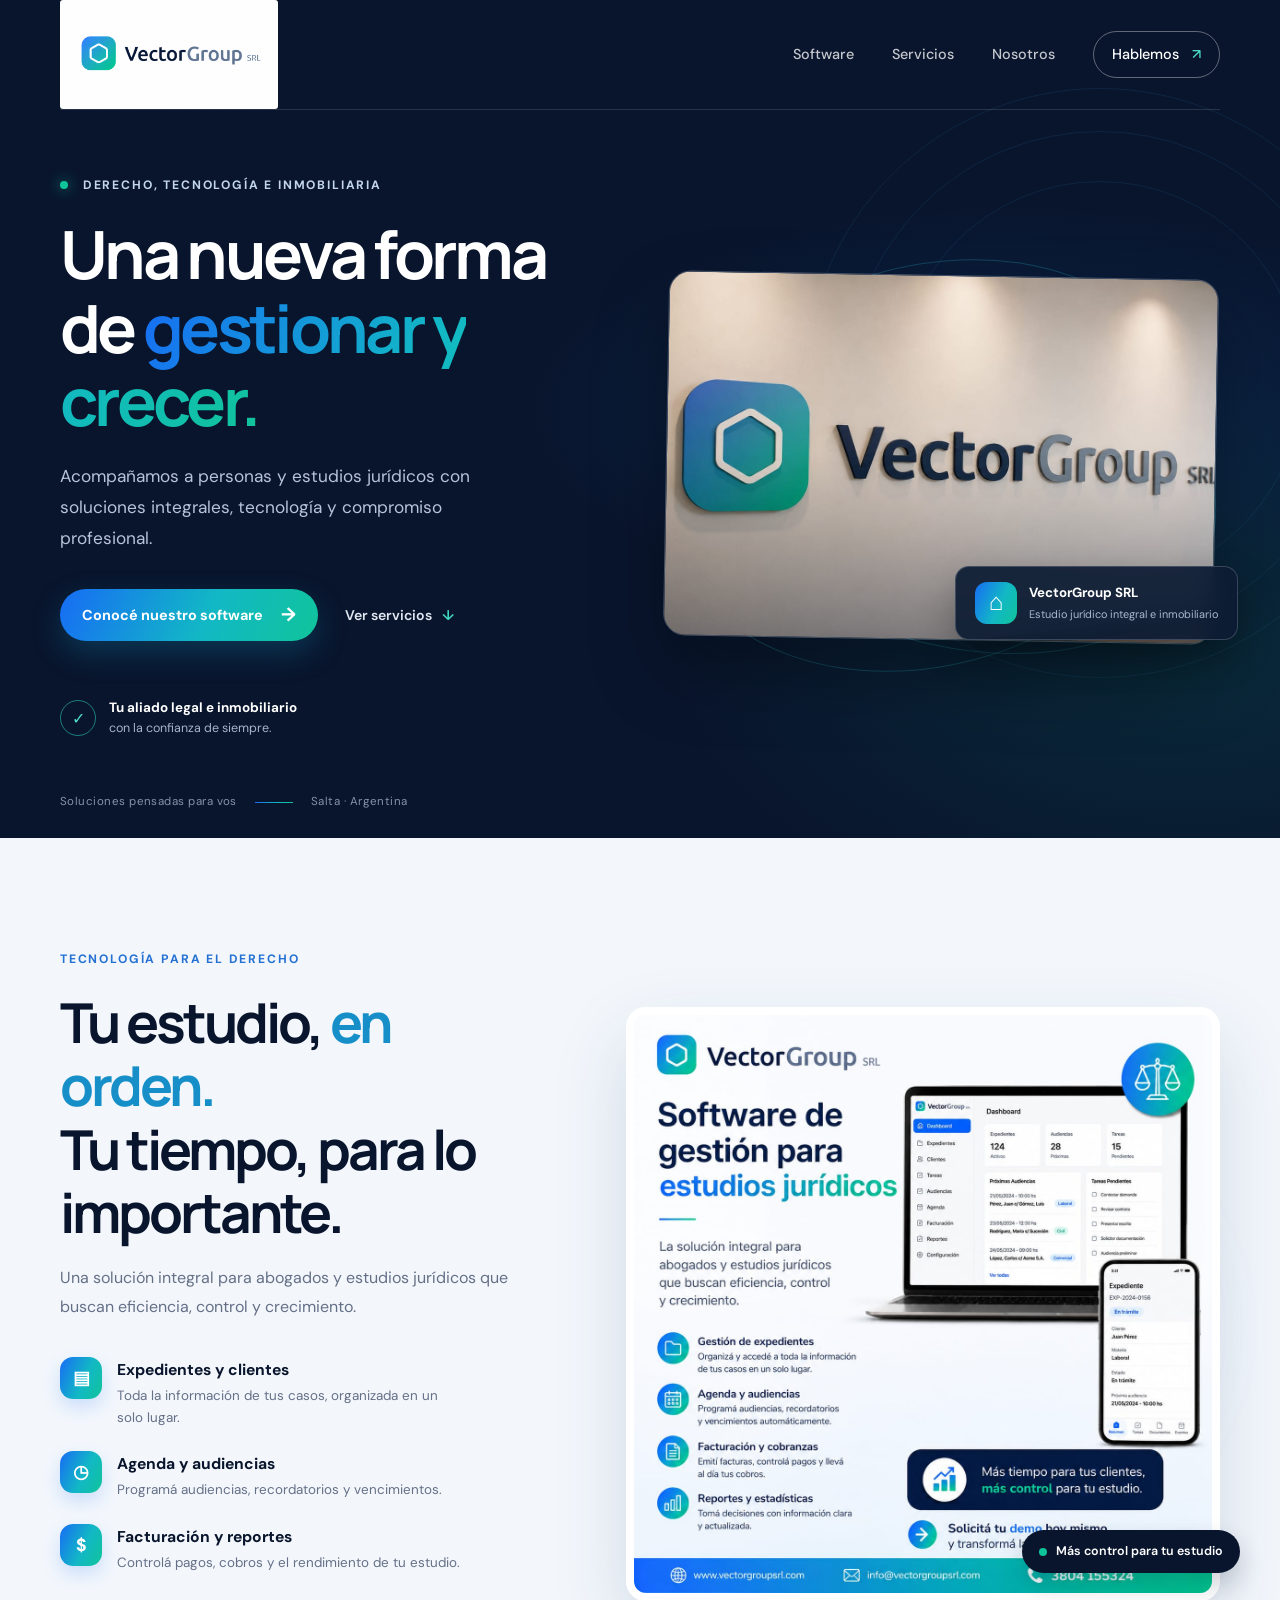
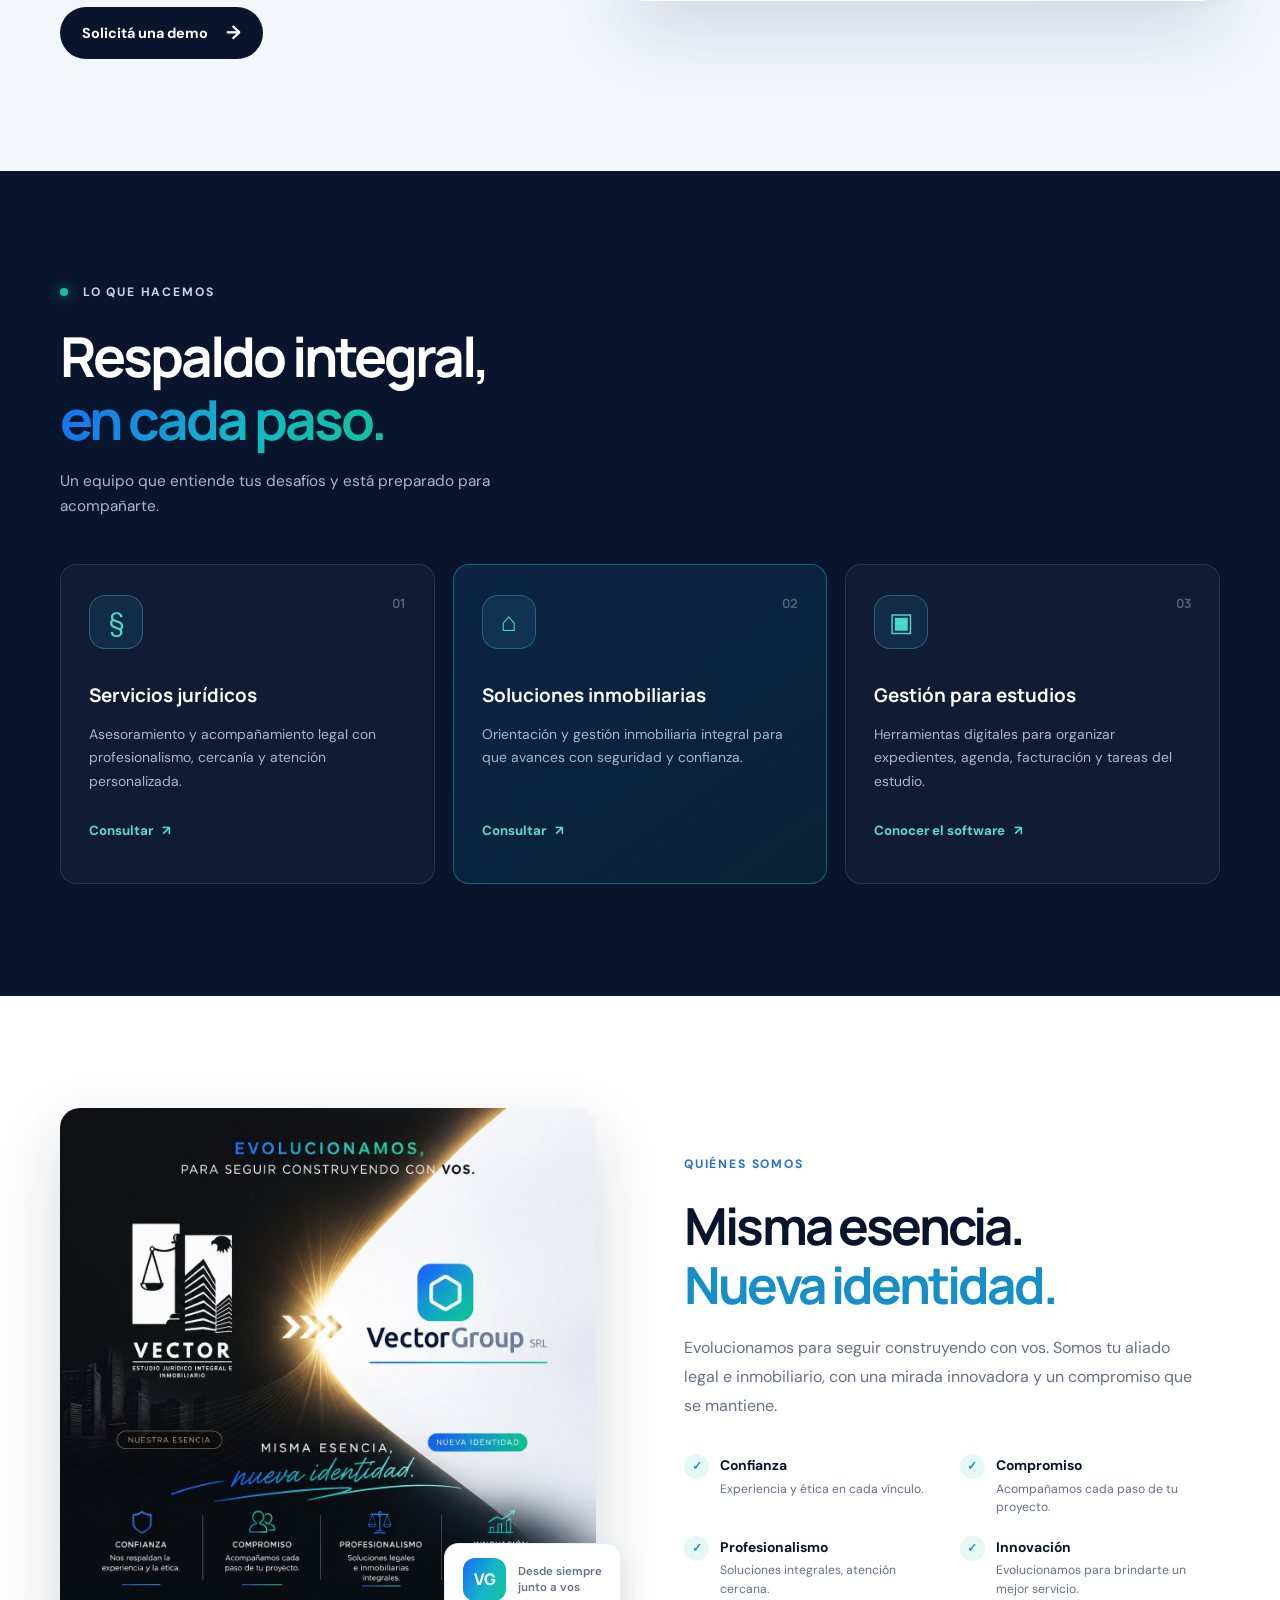
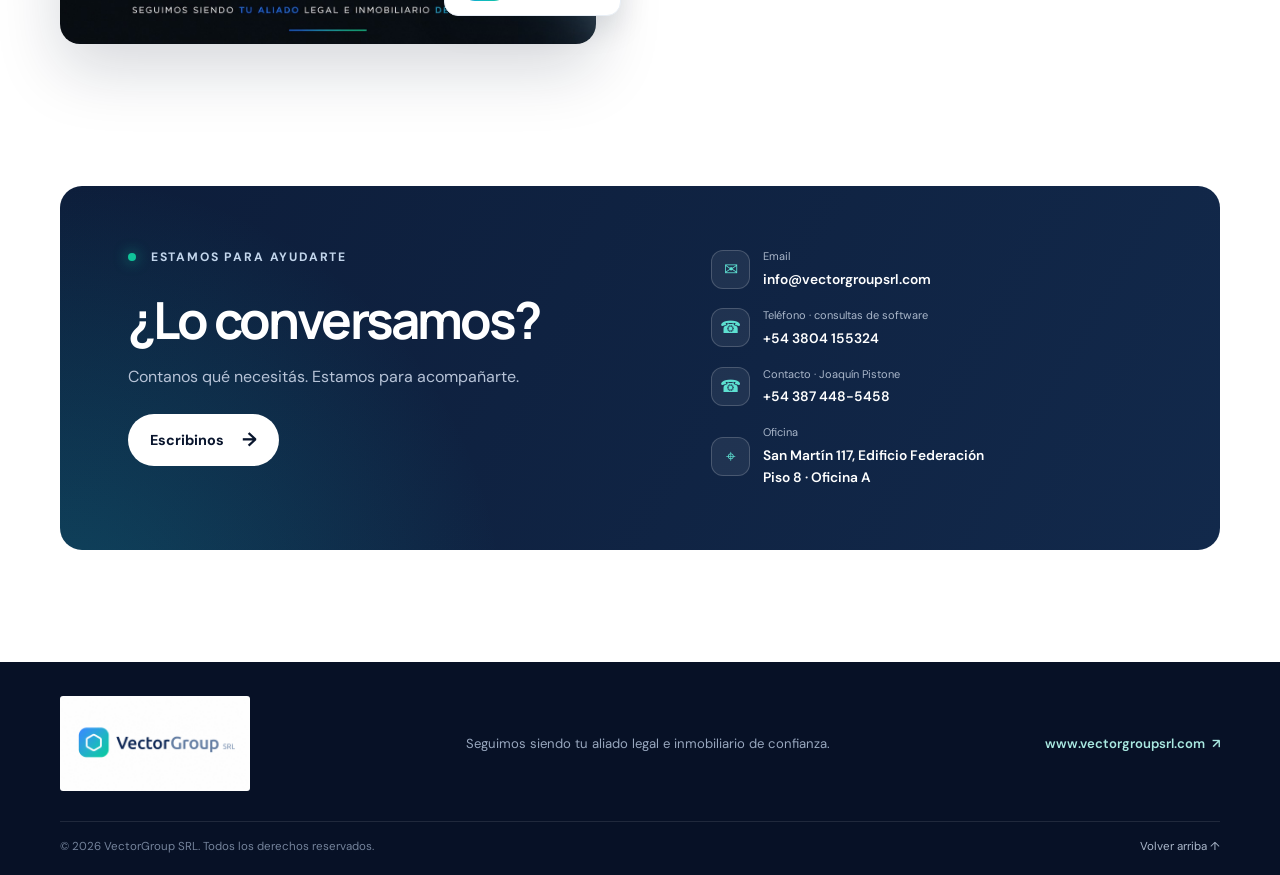
==== index.html @ 4f113e85 "Add files via upload" ====
<!doctype html>
<html lang="es">
<head>
  <meta charset="utf-8">
  <meta name="viewport" content="width=device-width, initial-scale=1">
  <meta name="theme-color" content="#09152d">
  <meta name="description" content="VectorGroup SRL: software de gestión para estudios jurídicos y soluciones legales e inmobiliarias integrales.">
  <title>VectorGroup SRL | Tecnología, derecho e inmobiliaria</title>
  <link rel="stylesheet" href="styles.css">
  <script src="script.js" defer></script>
</head>
<body>
  <header class="site-header">
    <div class="container nav-wrap">
      <a class="brand" href="#inicio" aria-label="VectorGroup SRL, inicio">
        <img src="WhatsApp%20Image%202026-10-27%20at%2011.46.16%20AM.jpeg" alt="VectorGroup SRL">
      </a>
      <button class="menu-toggle" type="button" aria-expanded="false" aria-controls="main-nav" aria-label="Abrir menú">
        <span></span><span></span><span></span>
      </button>
      <nav class="main-nav" id="main-nav" aria-label="Navegación principal">
        <a href="#software">Software</a>
        <a href="#servicios">Servicios</a>
        <a href="#nosotros">Nosotros</a>
        <a class="nav-cta" href="#contacto">Hablemos <span aria-hidden="true">↗</span></a>
      </nav>
    </div>
  </header>

  <main>
    <section class="hero" id="inicio">
      <div class="hero-glow"></div>
      <div class="container hero-grid">
        <div class="hero-copy reveal">
          <p class="eyebrow"><span class="eyebrow-dot"></span> Derecho, tecnología e inmobiliaria</p>
          <h1>Una nueva forma de <span>gestionar y crecer.</span></h1>
          <p class="hero-lead">Acompañamos a personas y estudios jurídicos con soluciones integrales, tecnología y compromiso profesional.</p>
          <div class="hero-actions">
            <a class="button button-primary" href="#software">Conocé nuestro software <span aria-hidden="true">→</span></a>
            <a class="text-link" href="#servicios">Ver servicios <span aria-hidden="true">↓</span></a>
          </div>
          <div class="hero-proof">
            <span class="proof-mark" aria-hidden="true">✓</span>
            <p><strong>Tu aliado legal e inmobiliario</strong><br>con la confianza de siempre.</p>
          </div>
        </div>
        <div class="hero-visual reveal">
          <div class="hero-image-frame">
            <img src="WhatsApp%20Image%202026-10-27%20at%2011.44.10%20AM.jpeg" alt="Recepción de VectorGroup SRL">
          </div>
          <div class="hero-float-card">
            <span class="float-icon" aria-hidden="true">⌂</span>
            <span><strong>VectorGroup SRL</strong><small>Estudio jurídico integral e inmobiliario</small></span>
          </div>
          <div class="hero-orbit orbit-one"></div>
          <div class="hero-orbit orbit-two"></div>
        </div>
      </div>
      <div class="hero-bottom container">
        <span>Soluciones pensadas para vos</span>
        <span class="bottom-line"></span>
        <span>Salta · Argentina</span>
      </div>
    </section>

    <section class="software section-pad" id="software">
      <div class="container software-grid">
        <div class="software-copy reveal">
          <p class="eyebrow eyebrow-dark">Tecnología para el derecho</p>
          <h2>Tu estudio, <span>en orden.</span><br>Tu tiempo, para lo importante.</h2>
          <p class="section-lead">Una solución integral para abogados y estudios jurídicos que buscan eficiencia, control y crecimiento.</p>
          <div class="feature-list">
            <article class="feature">
              <span class="feature-icon" aria-hidden="true">▤</span>
              <div><h3>Expedientes y clientes</h3><p>Toda la información de tus casos, organizada en un solo lugar.</p></div>
            </article>
            <article class="feature">
              <span class="feature-icon" aria-hidden="true">◷</span>
              <div><h3>Agenda y audiencias</h3><p>Programá audiencias, recordatorios y vencimientos.</p></div>
            </article>
            <article class="feature">
              <span class="feature-icon" aria-hidden="true">$</span>
              <div><h3>Facturación y reportes</h3><p>Controlá pagos, cobros y el rendimiento de tu estudio.</p></div>
            </article>
          </div>
          <a class="button button-dark" href="mailto:info@vectorgroupsrl.com?subject=Quiero%20conocer%20el%20software">Solicitá una demo <span aria-hidden="true">→</span></a>
        </div>
        <div class="software-art reveal">
          <div class="art-glow"></div>
          <img src="WhatsApp%20Image%202026-10-27%20at%2011.45.11%20AM.jpeg" alt="Presentación del software de gestión VectorGroup para estudios jurídicos">
          <div class="art-caption"><span class="caption-dot"></span> Más control para tu estudio</div>
        </div>
      </div>
    </section>

    <section class="services section-pad" id="servicios">
      <div class="container">
        <div class="section-heading reveal">
          <p class="eyebrow"><span class="eyebrow-dot"></span> Lo que hacemos</p>
          <h2>Respaldo integral,<br><span>en cada paso.</span></h2>
          <p>Un equipo que entiende tus desafíos y está preparado para acompañarte.</p>
        </div>
        <div class="service-cards">
          <article class="service-card reveal">
            <div class="service-number">01</div>
            <div class="service-icon" aria-hidden="true">§</div>
            <h3>Servicios jurídicos</h3>
            <p>Asesoramiento y acompañamiento legal con profesionalismo, cercanía y atención personalizada.</p>
            <a href="#contacto" aria-label="Consultar por servicios jurídicos">Consultar <span aria-hidden="true">↗</span></a>
          </article>
          <article class="service-card service-card-featured reveal">
            <div class="service-number">02</div>
            <div class="service-icon" aria-hidden="true">⌂</div>
            <h3>Soluciones inmobiliarias</h3>
            <p>Orientación y gestión inmobiliaria integral para que avances con seguridad y confianza.</p>
            <a href="#contacto" aria-label="Consultar por soluciones inmobiliarias">Consultar <span aria-hidden="true">↗</span></a>
          </article>
          <article class="service-card reveal">
            <div class="service-number">03</div>
            <div class="service-icon" aria-hidden="true">▣</div>
            <h3>Gestión para estudios</h3>
            <p>Herramientas digitales para organizar expedientes, agenda, facturación y tareas del estudio.</p>
            <a href="#software">Conocer el software <span aria-hidden="true">↗</span></a>
          </article>
        </div>
      </div>
    </section>

    <section class="values section-pad" id="nosotros">
      <div class="container values-grid">
        <div class="values-visual reveal">
          <img src="WhatsApp%20Image%202026-10-27%20at%2011.44.11%20AM%20(1).jpeg" alt="La evolución de la identidad de VectorGroup: misma esencia, nueva identidad">
          <div class="values-stamp"><span>VG</span><small>Desde siempre<br>junto a vos</small></div>
        </div>
        <div class="values-copy reveal">
          <p class="eyebrow eyebrow-dark">Quiénes somos</p>
          <h2>Misma esencia.<br><span>Nueva identidad.</span></h2>
          <p class="section-lead">Evolucionamos para seguir construyendo con vos. Somos tu aliado legal e inmobiliario, con una mirada innovadora y un compromiso que se mantiene.</p>
          <div class="values-list">
            <div><span class="value-check">✓</span><p><strong>Confianza</strong><small>Experiencia y ética en cada vínculo.</small></p></div>
            <div><span class="value-check">✓</span><p><strong>Compromiso</strong><small>Acompañamos cada paso de tu proyecto.</small></p></div>
            <div><span class="value-check">✓</span><p><strong>Profesionalismo</strong><small>Soluciones integrales, atención cercana.</small></p></div>
            <div><span class="value-check">✓</span><p><strong>Innovación</strong><small>Evolucionamos para brindarte un mejor servicio.</small></p></div>
          </div>
        </div>
      </div>
    </section>

    <section class="contact section-pad" id="contacto">
      <div class="container contact-panel reveal">
        <div class="contact-copy">
          <p class="eyebrow"><span class="eyebrow-dot"></span> Estamos para ayudarte</p>
          <h2>¿Lo conversamos?</h2>
          <p>Contanos qué necesitás. Estamos para acompañarte.</p>
          <a class="button button-light" href="mailto:info@vectorgroupsrl.com?subject=Consulta%20desde%20la%20web">Escribinos <span aria-hidden="true">→</span></a>
        </div>
        <div class="contact-details">
          <a href="mailto:info@vectorgroupsrl.com"><span class="contact-icon" aria-hidden="true">✉</span><span><small>Email</small><strong>info@vectorgroupsrl.com</strong></span></a>
          <a href="tel:+543801155324"><span class="contact-icon" aria-hidden="true">☎</span><span><small>Teléfono · consultas de software</small><strong>+54 3804 155324</strong></span></a>
          <a href="tel:+543874485458"><span class="contact-icon" aria-hidden="true">☎</span><span><small>Contacto · Joaquín Pistone</small><strong>+54 387 448-5458</strong></span></a>
          <div class="contact-address"><span class="contact-icon" aria-hidden="true">⌖</span><span><small>Oficina</small><strong>San Martín 117, Edificio Federación<br>Piso 8 · Oficina A</strong></span></div>
        </div>
      </div>
    </section>
  </main>

  <footer class="site-footer">
    <div class="container footer-main">
      <a class="footer-brand" href="#inicio">
        <img src="WhatsApp%20Image%202026-10-27%20at%2011.46.16%20AM.jpeg" alt="VectorGroup SRL">
      </a>
      <p>Seguimos siendo tu aliado legal e inmobiliario de confianza.</p>
      <a class="footer-site" href="https://www.vectorgroupsrl.com" target="_blank" rel="noopener noreferrer">www.vectorgroupsrl.com <span aria-hidden="true">↗</span></a>
    </div>
    <div class="container footer-bottom">
      <span>© <span id="current-year"></span> VectorGroup SRL. Todos los derechos reservados.</span>
      <a href="#inicio">Volver arriba ↑</a>
    </div>
  </footer>
</body>
</html>
---- styles.css ----
@import url('https://fonts.googleapis.com/css2?family=DM+Sans:wght@400;500;600;700&family=Manrope:wght@400;500;600;700;800&display=swap');

:root {
  color-scheme: light;
  --navy: #09152d;
  --navy-soft: #14213d;
  --ink: #17233c;
  --muted: #657087;
  --blue: #176cf5;
  --cyan: #12b8c5;
  --green: #10c49a;
  --pale: #f3f7fc;
  --white: #fff;
  --gradient: linear-gradient(115deg, #176cf5 0%, #12b8c5 57%, #10c49a 100%);
  font-family: "DM Sans", "Segoe UI", sans-serif;
  scroll-behavior: smooth;
}

* { box-sizing: border-box; }

body {
  margin: 0;
  color: var(--ink);
  background: #fff;
  line-height: 1.6;
  -webkit-font-smoothing: antialiased;
}

img { display: block; max-width: 100%; }
a { color: inherit; text-decoration: none; }
button, a { -webkit-tap-highlight-color: transparent; }

.container { width: min(1160px, calc(100% - 48px)); margin-inline: auto; }
.section-pad { padding: 112px 0; }

.site-header {
  position: absolute;
  z-index: 20;
  inset: 0 0 auto;
  color: #fff;
}

.nav-wrap {
  min-height: 96px;
  display: flex;
  align-items: center;
  justify-content: space-between;
  border-bottom: 1px solid rgb(255 255 255 / 13%);
}

.brand { width: 218px; overflow: hidden; border-radius: 3px; }
.brand img { width: 100%; mix-blend-mode: screen; }
.main-nav { display: flex; align-items: center; gap: 38px; font-size: .9rem; font-weight: 500; }
.main-nav > a:not(.nav-cta) { color: rgb(255 255 255 / 76%); transition: color .2s ease; }
.main-nav > a:not(.nav-cta):hover { color: #fff; }
.nav-cta { padding: 11px 18px; border: 1px solid rgb(255 255 255 / 36%); border-radius: 999px; }
.nav-cta span { padding-left: 9px; color: #4de0ce; }
.menu-toggle { display: none; }

.hero {
  position: relative;
  min-height: 760px;
  overflow: hidden;
  padding: 176px 0 26px;
  color: #fff;
  background: var(--navy);
}

.hero::before {
  position: absolute;
  inset: 0;
  content: "";
  background:
    radial-gradient(ellipse at 79% 49%, rgb(19 107 196 / 21%), transparent 34%),
    radial-gradient(ellipse at 93% 78%, rgb(15 195 154 / 12%), transparent 31%);
  pointer-events: none;
}

.hero-glow {
  position: absolute;
  top: 88px;
  right: -9%;
  width: 590px;
  aspect-ratio: 1;
  border: 1px solid rgb(56 162 226 / 11%);
  border-radius: 50%;
}

.hero-glow::before, .hero-glow::after {
  position: absolute;
  content: "";
  inset: 42px;
  border: 1px solid rgb(56 162 226 / 11%);
  border-radius: 50%;
}

.hero-glow::after { inset: 92px; }

.hero-grid {
  position: relative;
  z-index: 1;
  display: grid;
  grid-template-columns: 1fr 1.04fr;
  align-items: center;
  gap: 64px;
}

.hero-copy { max-width: 570px; }
.eyebrow { margin: 0 0 22px; color: #c3d6ec; font-size: .76rem; font-weight: 700; letter-spacing: .15em; text-transform: uppercase; }
.eyebrow-dot { display: inline-block; width: 8px; height: 8px; margin-right: 10px; border-radius: 50%; background: var(--green); box-shadow: 0 0 14px rgb(16 196 154 / 80%); }
.hero h1, h2 { font-family: "Manrope", "Segoe UI", sans-serif; letter-spacing: -.055em; }
.hero h1 { max-width: 620px; margin: 0; font-size: clamp(3rem, 5.2vw, 4.65rem); font-weight: 700; line-height: 1.1; }
.hero h1 span, .section-heading h2 span { color: transparent; background: var(--gradient); background-clip: text; -webkit-background-clip: text; }
.hero-lead { max-width: 470px; margin: 24px 0 0; color: #b7c3d7; font-size: 1.08rem; line-height: 1.8; }
.hero-actions { display: flex; align-items: center; gap: 27px; margin-top: 35px; }
.button { display: inline-flex; min-height: 52px; align-items: center; justify-content: center; gap: 18px; padding: 0 22px; border-radius: 999px; font-size: .9rem; font-weight: 700; transition: transform .2s ease, box-shadow .2s ease; }
.button:hover { transform: translateY(-2px); }
.button-primary { color: #fff; background: var(--gradient); box-shadow: 0 12px 30px rgb(16 150 201 / 25%); }
.button-primary span, .button-dark span, .button-light span { font-size: 1.2rem; }
.text-link { color: #e2e8f2; font-size: .88rem; font-weight: 600; }
.text-link span { margin-left: 7px; color: #40d7c2; }
.hero-proof { display: flex; align-items: center; gap: 13px; margin-top: 56px; }
.proof-mark { display: grid; width: 36px; height: 36px; place-items: center; border: 1px solid rgb(45 212 191 / 55%); border-radius: 50%; color: #50dfcd; }
.hero-proof p { margin: 0; color: #a7b3c8; font-size: .78rem; line-height: 1.6; }
.hero-proof strong { color: #fff; font-size: .84rem; }

.hero-visual { position: relative; min-height: 420px; display: flex; align-items: center; justify-content: center; }
.hero-image-frame { position: relative; z-index: 1; width: min(100%, 550px); height: 365px; overflow: hidden; border: 1px solid rgb(255 255 255 / 25%); border-radius: 22px; box-shadow: 0 35px 75px rgb(0 0 0 / 32%); transform: rotate(1deg); }
.hero-image-frame::after { position: absolute; inset: 0; content: ""; background: linear-gradient(180deg, transparent 50%, rgb(7 20 39 / 38%)); }
.hero-image-frame img { width: 100%; height: 100%; object-fit: cover; }
.hero-float-card { position: absolute; z-index: 2; right: -18px; bottom: 28px; display: flex; align-items: center; gap: 12px; max-width: 290px; padding: 15px 19px; border: 1px solid rgb(255 255 255 / 18%); border-radius: 14px; background: rgb(13 28 52 / 92%); box-shadow: 0 16px 35px rgb(0 0 0 / 28%); backdrop-filter: blur(12px); }
.float-icon { display: grid; width: 42px; height: 42px; place-items: center; border-radius: 12px; color: #fff; background: var(--gradient); font-size: 1.5rem; }
.hero-float-card strong, .hero-float-card small { display: block; }
.hero-float-card strong { font-size: .83rem; }
.hero-float-card small { margin-top: 3px; color: #aab8cf; font-size: .68rem; }
.hero-orbit { position: absolute; border: 1px solid rgb(46 190 205 / 25%); border-radius: 50%; }
.orbit-one { inset: 18px 22px 3px 1px; transform: rotate(-17deg); }
.orbit-two { inset: 40px -3px 24px 16px; transform: rotate(17deg); }
.hero-bottom { position: relative; z-index: 1; display: flex; align-items: center; gap: 18px; margin-top: 54px; color: #8392aa; font-size: .72rem; letter-spacing: .04em; }
.bottom-line { width: 38px; height: 1px; background: var(--gradient); }

.eyebrow-dark { color: #2471d2; }
.software { overflow: hidden; background: var(--pale); }
.software-grid { display: grid; grid-template-columns: .9fr 1.1fr; align-items: center; gap: 80px; }
.software-copy h2, .values-copy h2, .section-heading h2 { margin: 0; color: var(--navy); font-size: clamp(2.4rem, 4.3vw, 3.65rem); font-weight: 700; line-height: 1.15; }
.software-copy h2 span, .values-copy h2 span { color: #168fc9; }
.section-lead { max-width: 520px; margin: 20px 0 0; color: var(--muted); font-size: 1rem; line-height: 1.8; }
.feature-list { display: grid; gap: 23px; margin: 35px 0 34px; }
.feature { display: flex; align-items: flex-start; gap: 15px; }
.feature-icon { display: grid; flex: 0 0 42px; height: 42px; place-items: center; border-radius: 13px; color: #fff; background: var(--gradient); box-shadow: 0 8px 18px rgb(23 108 245 / 18%); font-size: 1.1rem; font-weight: 700; }
.feature h3 { margin: 0 0 3px; color: var(--navy); font-size: .98rem; }
.feature p { max-width: 350px; margin: 0; color: var(--muted); font-size: .84rem; line-height: 1.6; }
.button-dark { color: #fff; background: var(--navy); }
.button-dark:hover { box-shadow: 0 12px 24px rgb(9 21 45 / 20%); }
.software-art { position: relative; }
.software-art > img { position: relative; z-index: 1; width: 100%; border: 8px solid #fff; border-radius: 20px; box-shadow: 0 30px 75px rgb(28 56 93 / 15%); }
.art-glow { position: absolute; inset: 8% -8% 0 7%; border-radius: 50%; background: radial-gradient(ellipse, rgb(41 160 219 / 18%), transparent 66%); filter: blur(18px); }
.art-caption { position: absolute; z-index: 2; right: -20px; bottom: 28px; display: flex; align-items: center; gap: 9px; padding: 12px 17px; border-radius: 999px; color: #fff; background: var(--navy); box-shadow: 0 12px 26px rgb(9 21 45 / 20%); font-size: .78rem; font-weight: 600; }
.caption-dot { width: 8px; height: 8px; border-radius: 50%; background: var(--green); }

.services { color: #fff; background: var(--navy); }
.section-heading { max-width: 640px; margin-bottom: 46px; }
.section-heading h2 { color: #fff; }
.section-heading > p:last-child { max-width: 480px; margin: 18px 0 0; color: #aab7ca; font-size: .96rem; }
.service-cards { display: grid; grid-template-columns: repeat(3, 1fr); gap: 18px; }
.service-card { position: relative; min-height: 320px; padding: 30px 28px 25px; border: 1px solid rgb(255 255 255 / 11%); border-radius: 16px; background: rgb(255 255 255 / 3%); transition: transform .25s ease, border-color .25s ease, background .25s ease; }
.service-card:hover { transform: translateY(-5px); border-color: rgb(52 199 211 / 46%); background: rgb(255 255 255 / 6%); }
.service-card-featured { border-color: rgb(39 180 190 / 45%); background: linear-gradient(145deg, rgb(25 97 164 / 20%), rgb(14 195 153 / 8%)); }
.service-number { position: absolute; top: 28px; right: 28px; color: #52617b; font-family: "Manrope", sans-serif; font-size: .8rem; font-weight: 700; }
.service-icon { display: grid; width: 54px; height: 54px; margin-bottom: 31px; place-items: center; border: 1px solid rgb(72 195 211 / 35%); border-radius: 16px; color: #4bd7ce; background: rgb(48 156 203 / 13%); font-size: 1.65rem; }
.service-card h3 { margin: 0; color: #fff; font-family: "Manrope", sans-serif; font-size: 1.18rem; }
.service-card p { min-height: 72px; margin: 12px 0 22px; color: #aab7ca; font-size: .87rem; line-height: 1.7; }
.service-card > a { display: inline-flex; align-items: center; gap: 9px; color: #59d9d0; font-size: .83rem; font-weight: 700; }

.values { background: #fff; }
.values-grid { display: grid; grid-template-columns: 1fr 1fr; align-items: center; gap: 88px; }
.values-visual { position: relative; }
.values-visual > img { width: 100%; border-radius: 20px; box-shadow: 0 25px 65px rgb(9 21 45 / 17%); }
.values-stamp { position: absolute; right: -25px; bottom: 28px; display: flex; align-items: center; gap: 12px; padding: 14px 18px; border: 1px solid #e8eef5; border-radius: 14px; background: #fff; box-shadow: 0 12px 30px rgb(9 21 45 / 12%); }
.values-stamp > span { display: grid; width: 43px; height: 43px; place-items: center; border-radius: 12px; color: #fff; background: var(--gradient); font-family: "Manrope", sans-serif; font-weight: 800; }
.values-stamp small { color: var(--muted); font-size: .72rem; font-weight: 600; line-height: 1.4; }
.values-copy h2 { font-size: clamp(2.35rem, 4vw, 3.45rem); }
.values-list { display: grid; grid-template-columns: 1fr 1fr; gap: 20px 15px; margin-top: 34px; }
.values-list > div { display: flex; align-items: flex-start; gap: 11px; }
.value-check { display: grid; flex: 0 0 25px; height: 25px; place-items: center; border-radius: 50%; color: #0e9fa8; background: #e6f8f6; font-size: .78rem; font-weight: 700; }
.values-list p { margin: 0; }
.values-list strong, .values-list small { display: block; }
.values-list strong { color: var(--navy); font-size: .87rem; }
.values-list small { margin-top: 3px; color: var(--muted); font-size: .76rem; line-height: 1.5; }

.contact { padding-top: 30px; background: #fff; }
.contact-panel { display: grid; grid-template-columns: 1fr .85fr; gap: 65px; padding: 62px 68px; border-radius: 22px; color: #fff; background: radial-gradient(circle at 0% 120%, rgb(18 184 197 / 25%), transparent 36%), linear-gradient(120deg, #0d1d3a, #12294b); }
.contact-copy h2 { margin: 0; font-family: "Manrope", sans-serif; font-size: clamp(2.5rem, 4vw, 3.5rem); letter-spacing: -.055em; line-height: 1.15; }
.contact-copy > p:not(.eyebrow) { margin: 15px 0 25px; color: #b7c3d7; }
.button-light { color: var(--navy); background: #fff; }
.contact-details { display: grid; gap: 17px; align-content: center; }
.contact-details > a, .contact-address { display: flex; align-items: center; gap: 13px; }
.contact-icon { display: grid; flex: 0 0 39px; height: 39px; place-items: center; border: 1px solid rgb(255 255 255 / 18%); border-radius: 12px; color: #5de0d1; background: rgb(255 255 255 / 7%); font-size: 1.05rem; }
.contact-details small, .contact-details strong { display: block; }
.contact-details small { color: #aab7ca; font-size: .69rem; }
.contact-details strong { margin-top: 2px; color: #fff; font-size: .86rem; font-weight: 600; }

.site-footer { color: #fff; background: #071126; }
.footer-main { display: flex; align-items: center; justify-content: space-between; gap: 26px; padding-top: 34px; padding-bottom: 30px; }
.footer-brand { width: 190px; overflow: hidden; border-radius: 3px; }
.footer-brand img { width: 100%; mix-blend-mode: screen; }
.footer-main > p { margin: 0; color: #98a7be; font-size: .82rem; }
.footer-site { color: #a9e9e1; font-size: .82rem; font-weight: 600; }
.footer-site span { margin-left: 4px; }
.footer-bottom { display: flex; align-items: center; justify-content: space-between; padding-top: 16px; padding-bottom: 18px; border-top: 1px solid rgb(255 255 255 / 10%); color: #74839b; font-size: .72rem; }
.footer-bottom a { color: #aab7ca; }

.reveal { opacity: 0; transform: translateY(18px); transition: opacity .65s ease, transform .65s ease; }
.reveal.is-visible { opacity: 1; transform: translateY(0); }

@media (max-width: 900px) {
  .section-pad { padding: 85px 0; }
  .hero { min-height: auto; padding-top: 150px; }
  .hero-grid { grid-template-columns: 1fr 1fr; gap: 34px; }
  .hero h1 { font-size: clamp(2.65rem, 6vw, 3.8rem); }
  .hero-visual { min-height: 350px; }
  .hero-image-frame { height: 300px; }
  .hero-float-card { right: -6px; bottom: 12px; }
  .software-grid, .values-grid { gap: 45px; }
  .contact-panel { gap: 35px; padding: 50px 40px; }
}

@media (max-width: 680px) {
  .container { width: min(100% - 36px, 520px); }
  .section-pad { padding: 72px 0; }
  .nav-wrap { min-height: 78px; }
  .brand { width: 180px; }
  .menu-toggle { z-index: 2; display: grid; width: 42px; height: 42px; align-content: center; justify-items: center; gap: 5px; border: 1px solid rgb(255 255 255 / 22%); border-radius: 50%; background: transparent; }
  .menu-toggle span { display: block; width: 17px; height: 2px; border-radius: 2px; background: #fff; transition: transform .2s ease, opacity .2s ease; }
  .menu-toggle[aria-expanded="true"] span:first-child { transform: translateY(7px) rotate(45deg); }
  .menu-toggle[aria-expanded="true"] span:nth-child(2) { opacity: 0; }
  .menu-toggle[aria-expanded="true"] span:last-child { transform: translateY(-7px) rotate(-45deg); }
  .main-nav { position: absolute; top: 68px; right: 18px; left: 18px; display: none; align-items: stretch; gap: 0; padding: 12px; border: 1px solid rgb(255 255 255 / 12%); border-radius: 16px; background: #101f3b; box-shadow: 0 18px 35px rgb(0 0 0 / 24%); }
  .main-nav.is-open { display: flex; flex-direction: column; }
  .main-nav > a:not(.nav-cta) { padding: 12px 10px; border-bottom: 1px solid rgb(255 255 255 / 8%); }
  .nav-cta { margin-top: 10px; text-align: center; }
  .hero { padding: 132px 0 20px; }
  .hero-grid { grid-template-columns: 1fr; gap: 28px; }
  .hero h1 { max-width: 500px; font-size: clamp(2.65rem, 12vw, 4rem); }
  .hero-lead { margin-top: 18px; font-size: .98rem; }
  .hero-actions { flex-wrap: wrap; gap: 19px; margin-top: 27px; }
  .hero-proof { margin-top: 30px; }
  .hero-visual { min-height: 275px; margin: 5px 0 0; }
  .hero-image-frame { width: 96%; height: 250px; border-radius: 16px; }
  .hero-float-card { right: 0; bottom: 0; padding: 11px 13px; }
  .float-icon { width: 36px; height: 36px; }
  .hero-bottom { margin-top: 29px; font-size: .65rem; }
  .software-grid, .values-grid { grid-template-columns: 1fr; gap: 42px; }
  .software-copy h2, .section-heading h2, .values-copy h2 { font-size: clamp(2.35rem, 10vw, 3.3rem); }
  .software-art { margin: 0 8px 14px 0; }
  .art-caption { right: -8px; bottom: -7px; font-size: .68rem; }
  .service-cards { grid-template-columns: 1fr; gap: 13px; }
  .service-card { min-height: auto; padding: 25px 24px; }
  .service-icon { margin-bottom: 20px; }
  .service-card p { min-height: 0; }
  .values-visual { margin-right: 12px; }
  .values-stamp { right: -12px; bottom: 15px; }
  .values-list { gap: 18px 10px; }
  .contact { padding-top: 10px; }
  .contact-panel { grid-template-columns: 1fr; gap: 35px; padding: 38px 25px; border-radius: 18px; }
  .contact-copy h2 { font-size: 2.7rem; }
  .footer-main { flex-direction: column; align-items: flex-start; gap: 15px; padding-top: 28px; }
  .footer-brand { width: 175px; }
  .footer-bottom { align-items: flex-start; gap: 14px; font-size: .66rem; }
}

@media (prefers-reduced-motion: reduce) {
  *, *::before, *::after { scroll-behavior: auto !important; transition-duration: .01ms !important; }
  .reveal { opacity: 1; transform: none; }
}
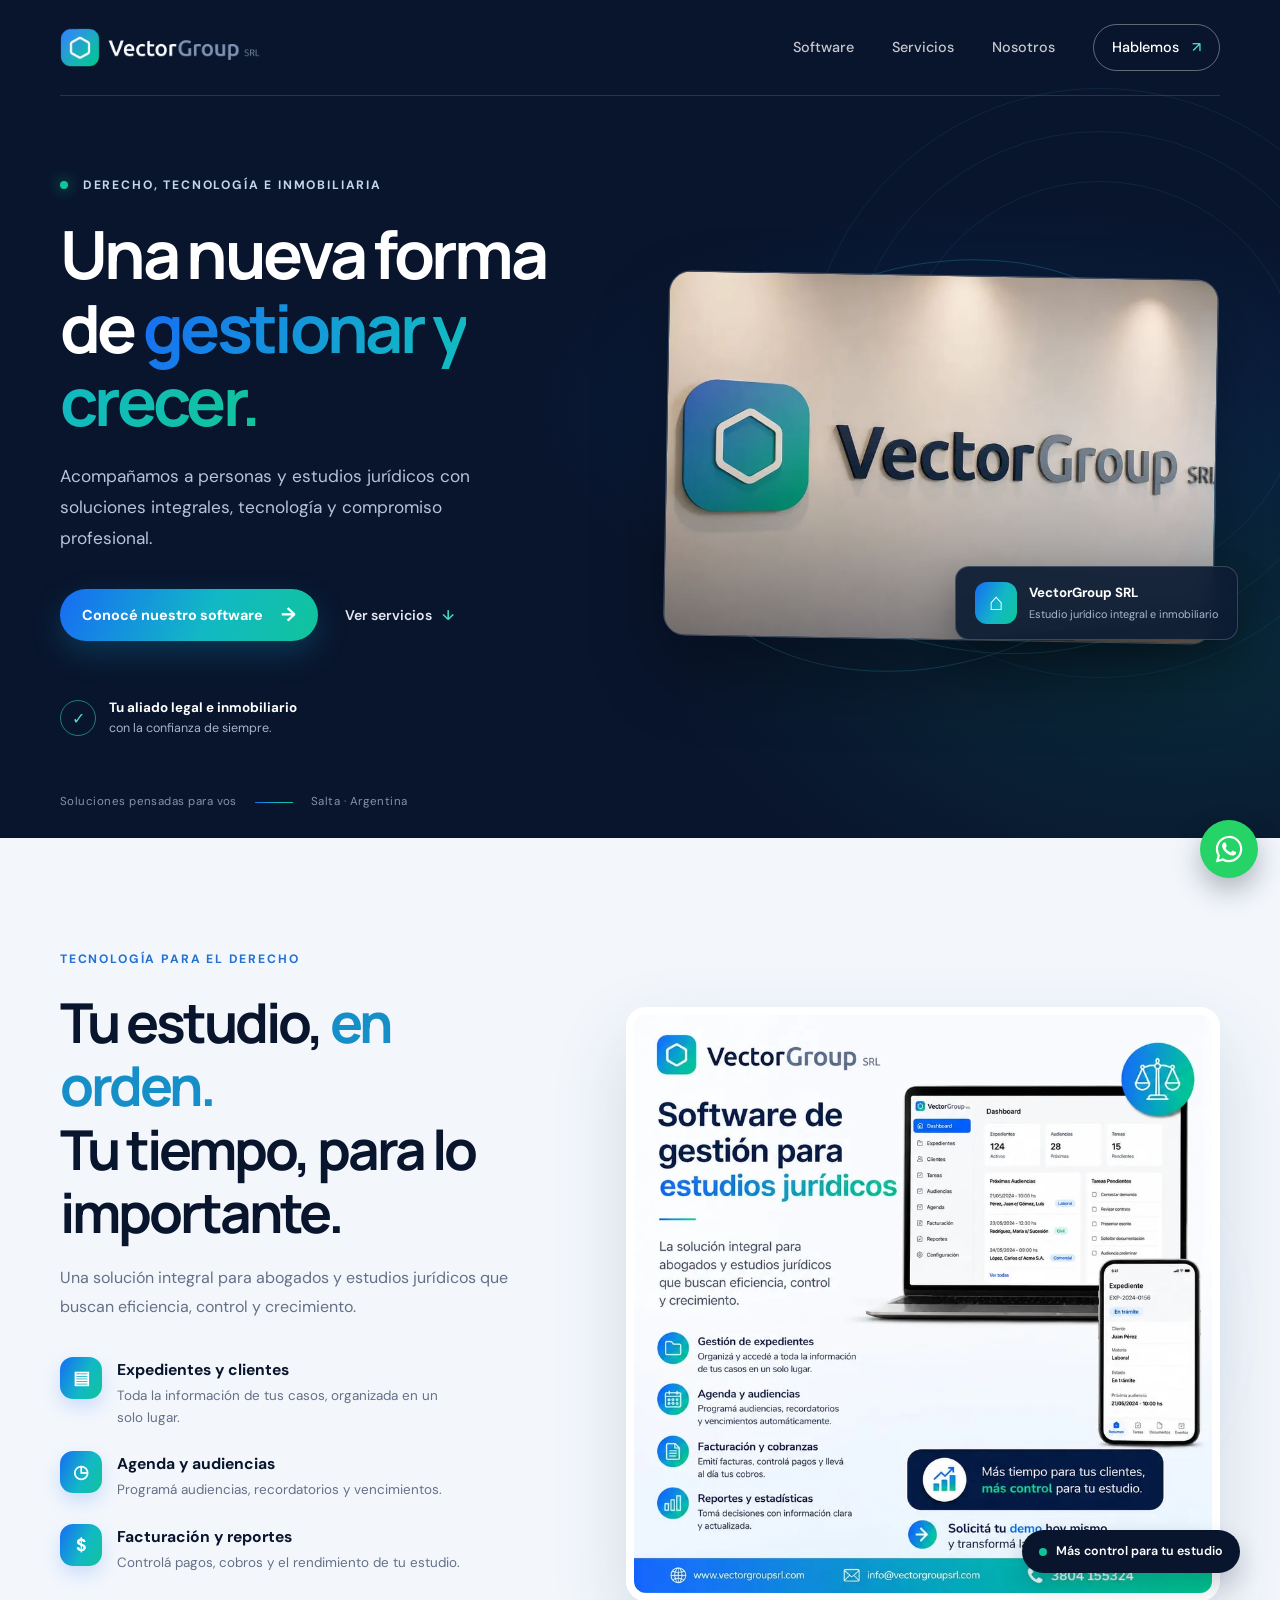
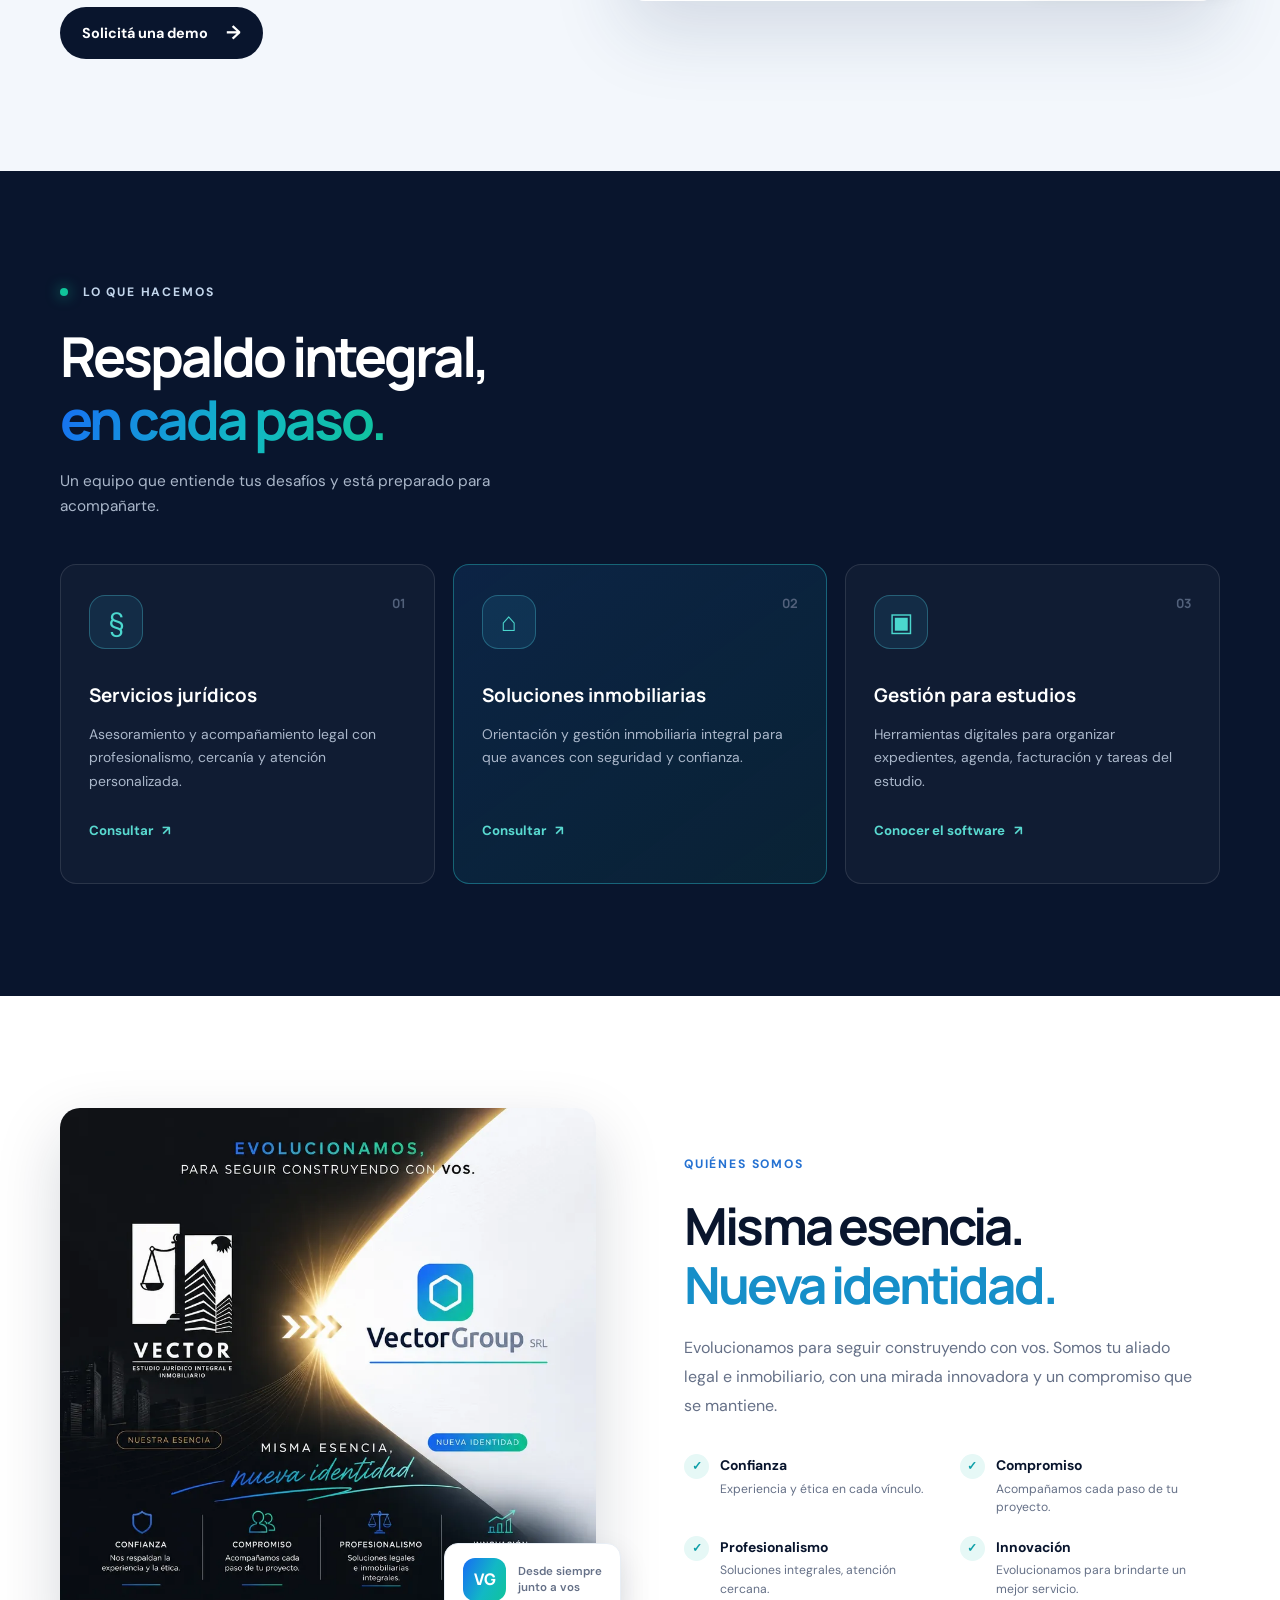
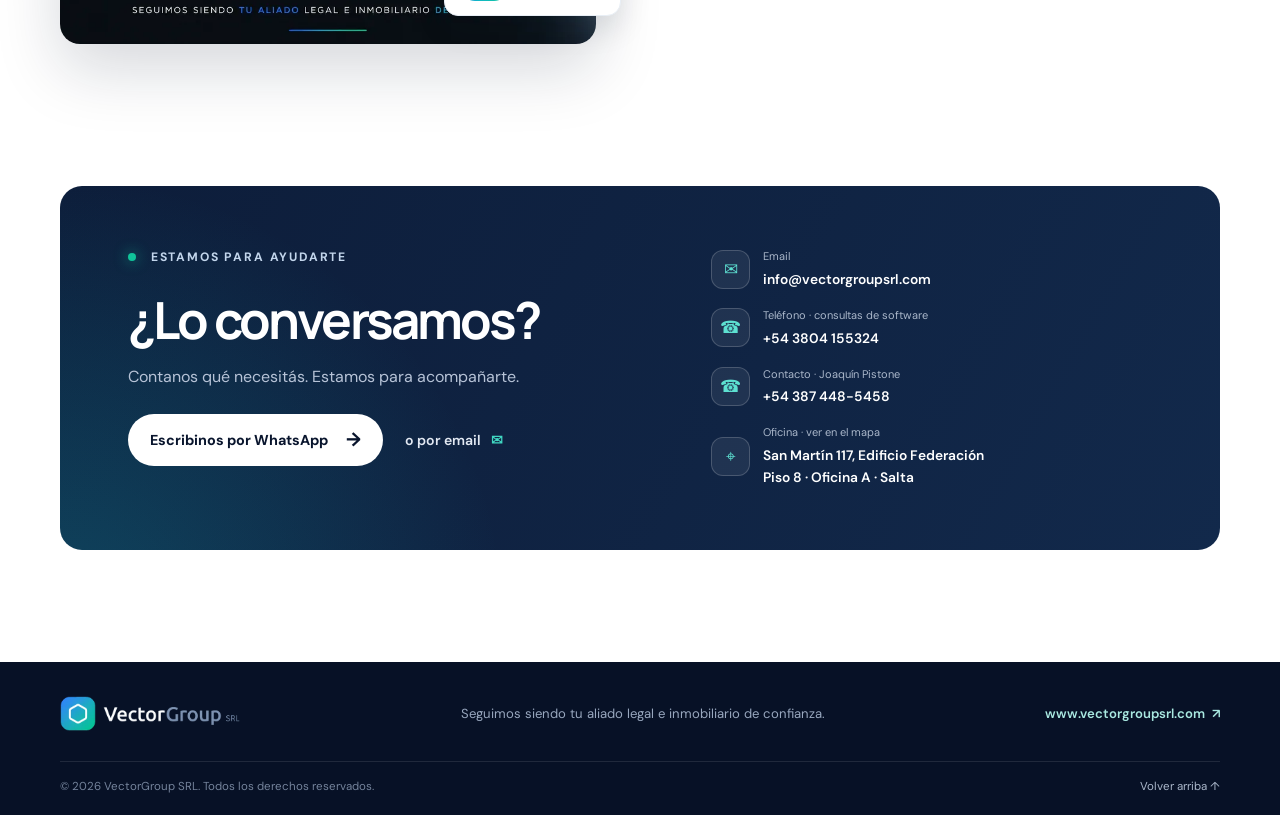
==== commit 8d5464df: "Mejoras de la web: SEO, logo, WhatsApp, imágenes optimizadas y config de Vercel - Meta tags SEO, Ope" ====
--- a/index.html
+++ b/index.html
@@ -1,181 +1,234 @@
-<!doctype html>
-<html lang="es">
-<head>
-  <meta charset="utf-8">
-  <meta name="viewport" content="width=device-width, initial-scale=1">
-  <meta name="theme-color" content="#09152d">
-  <meta name="description" content="VectorGroup SRL: software de gestión para estudios jurídicos y soluciones legales e inmobiliarias integrales.">
-  <title>VectorGroup SRL | Tecnología, derecho e inmobiliaria</title>
-  <link rel="stylesheet" href="styles.css">
-  <script src="script.js" defer></script>
-</head>
-<body>
-  <header class="site-header">
-    <div class="container nav-wrap">
-      <a class="brand" href="#inicio" aria-label="VectorGroup SRL, inicio">
-        <img src="WhatsApp%20Image%202026-10-27%20at%2011.46.16%20AM.jpeg" alt="VectorGroup SRL">
-      </a>
-      <button class="menu-toggle" type="button" aria-expanded="false" aria-controls="main-nav" aria-label="Abrir menú">
-        <span></span><span></span><span></span>
-      </button>
-      <nav class="main-nav" id="main-nav" aria-label="Navegación principal">
-        <a href="#software">Software</a>
-        <a href="#servicios">Servicios</a>
-        <a href="#nosotros">Nosotros</a>
-        <a class="nav-cta" href="#contacto">Hablemos <span aria-hidden="true">↗</span></a>
-      </nav>
-    </div>
-  </header>
-
-  <main>
-    <section class="hero" id="inicio">
-      <div class="hero-glow"></div>
-      <div class="container hero-grid">
-        <div class="hero-copy reveal">
-          <p class="eyebrow"><span class="eyebrow-dot"></span> Derecho, tecnología e inmobiliaria</p>
-          <h1>Una nueva forma de <span>gestionar y crecer.</span></h1>
-          <p class="hero-lead">Acompañamos a personas y estudios jurídicos con soluciones integrales, tecnología y compromiso profesional.</p>
-          <div class="hero-actions">
-            <a class="button button-primary" href="#software">Conocé nuestro software <span aria-hidden="true">→</span></a>
-            <a class="text-link" href="#servicios">Ver servicios <span aria-hidden="true">↓</span></a>
-          </div>
-          <div class="hero-proof">
-            <span class="proof-mark" aria-hidden="true">✓</span>
-            <p><strong>Tu aliado legal e inmobiliario</strong><br>con la confianza de siempre.</p>
-          </div>
-        </div>
-        <div class="hero-visual reveal">
-          <div class="hero-image-frame">
-            <img src="WhatsApp%20Image%202026-10-27%20at%2011.44.10%20AM.jpeg" alt="Recepción de VectorGroup SRL">
-          </div>
-          <div class="hero-float-card">
-            <span class="float-icon" aria-hidden="true">⌂</span>
-            <span><strong>VectorGroup SRL</strong><small>Estudio jurídico integral e inmobiliario</small></span>
-          </div>
-          <div class="hero-orbit orbit-one"></div>
-          <div class="hero-orbit orbit-two"></div>
-        </div>
-      </div>
-      <div class="hero-bottom container">
-        <span>Soluciones pensadas para vos</span>
-        <span class="bottom-line"></span>
-        <span>Salta · Argentina</span>
-      </div>
-    </section>
-
-    <section class="software section-pad" id="software">
-      <div class="container software-grid">
-        <div class="software-copy reveal">
-          <p class="eyebrow eyebrow-dark">Tecnología para el derecho</p>
-          <h2>Tu estudio, <span>en orden.</span><br>Tu tiempo, para lo importante.</h2>
-          <p class="section-lead">Una solución integral para abogados y estudios jurídicos que buscan eficiencia, control y crecimiento.</p>
-          <div class="feature-list">
-            <article class="feature">
-              <span class="feature-icon" aria-hidden="true">▤</span>
-              <div><h3>Expedientes y clientes</h3><p>Toda la información de tus casos, organizada en un solo lugar.</p></div>
-            </article>
-            <article class="feature">
-              <span class="feature-icon" aria-hidden="true">◷</span>
-              <div><h3>Agenda y audiencias</h3><p>Programá audiencias, recordatorios y vencimientos.</p></div>
-            </article>
-            <article class="feature">
-              <span class="feature-icon" aria-hidden="true">$</span>
-              <div><h3>Facturación y reportes</h3><p>Controlá pagos, cobros y el rendimiento de tu estudio.</p></div>
-            </article>
-          </div>
-          <a class="button button-dark" href="mailto:info@vectorgroupsrl.com?subject=Quiero%20conocer%20el%20software">Solicitá una demo <span aria-hidden="true">→</span></a>
-        </div>
-        <div class="software-art reveal">
-          <div class="art-glow"></div>
-          <img src="WhatsApp%20Image%202026-10-27%20at%2011.45.11%20AM.jpeg" alt="Presentación del software de gestión VectorGroup para estudios jurídicos">
-          <div class="art-caption"><span class="caption-dot"></span> Más control para tu estudio</div>
-        </div>
-      </div>
-    </section>
-
-    <section class="services section-pad" id="servicios">
-      <div class="container">
-        <div class="section-heading reveal">
-          <p class="eyebrow"><span class="eyebrow-dot"></span> Lo que hacemos</p>
-          <h2>Respaldo integral,<br><span>en cada paso.</span></h2>
-          <p>Un equipo que entiende tus desafíos y está preparado para acompañarte.</p>
-        </div>
-        <div class="service-cards">
-          <article class="service-card reveal">
-            <div class="service-number">01</div>
-            <div class="service-icon" aria-hidden="true">§</div>
-            <h3>Servicios jurídicos</h3>
-            <p>Asesoramiento y acompañamiento legal con profesionalismo, cercanía y atención personalizada.</p>
-            <a href="#contacto" aria-label="Consultar por servicios jurídicos">Consultar <span aria-hidden="true">↗</span></a>
-          </article>
-          <article class="service-card service-card-featured reveal">
-            <div class="service-number">02</div>
-            <div class="service-icon" aria-hidden="true">⌂</div>
-            <h3>Soluciones inmobiliarias</h3>
-            <p>Orientación y gestión inmobiliaria integral para que avances con seguridad y confianza.</p>
-            <a href="#contacto" aria-label="Consultar por soluciones inmobiliarias">Consultar <span aria-hidden="true">↗</span></a>
-          </article>
-          <article class="service-card reveal">
-            <div class="service-number">03</div>
-            <div class="service-icon" aria-hidden="true">▣</div>
-            <h3>Gestión para estudios</h3>
-            <p>Herramientas digitales para organizar expedientes, agenda, facturación y tareas del estudio.</p>
-            <a href="#software">Conocer el software <span aria-hidden="true">↗</span></a>
-          </article>
-        </div>
-      </div>
-    </section>
-
-    <section class="values section-pad" id="nosotros">
-      <div class="container values-grid">
-        <div class="values-visual reveal">
-          <img src="WhatsApp%20Image%202026-10-27%20at%2011.44.11%20AM%20(1).jpeg" alt="La evolución de la identidad de VectorGroup: misma esencia, nueva identidad">
-          <div class="values-stamp"><span>VG</span><small>Desde siempre<br>junto a vos</small></div>
-        </div>
-        <div class="values-copy reveal">
-          <p class="eyebrow eyebrow-dark">Quiénes somos</p>
-          <h2>Misma esencia.<br><span>Nueva identidad.</span></h2>
-          <p class="section-lead">Evolucionamos para seguir construyendo con vos. Somos tu aliado legal e inmobiliario, con una mirada innovadora y un compromiso que se mantiene.</p>
-          <div class="values-list">
-            <div><span class="value-check">✓</span><p><strong>Confianza</strong><small>Experiencia y ética en cada vínculo.</small></p></div>
-            <div><span class="value-check">✓</span><p><strong>Compromiso</strong><small>Acompañamos cada paso de tu proyecto.</small></p></div>
-            <div><span class="value-check">✓</span><p><strong>Profesionalismo</strong><small>Soluciones integrales, atención cercana.</small></p></div>
-            <div><span class="value-check">✓</span><p><strong>Innovación</strong><small>Evolucionamos para brindarte un mejor servicio.</small></p></div>
-          </div>
-        </div>
-      </div>
-    </section>
-
-    <section class="contact section-pad" id="contacto">
-      <div class="container contact-panel reveal">
-        <div class="contact-copy">
-          <p class="eyebrow"><span class="eyebrow-dot"></span> Estamos para ayudarte</p>
-          <h2>¿Lo conversamos?</h2>
-          <p>Contanos qué necesitás. Estamos para acompañarte.</p>
-          <a class="button button-light" href="mailto:info@vectorgroupsrl.com?subject=Consulta%20desde%20la%20web">Escribinos <span aria-hidden="true">→</span></a>
-        </div>
-        <div class="contact-details">
-          <a href="mailto:info@vectorgroupsrl.com"><span class="contact-icon" aria-hidden="true">✉</span><span><small>Email</small><strong>info@vectorgroupsrl.com</strong></span></a>
-          <a href="tel:+543801155324"><span class="contact-icon" aria-hidden="true">☎</span><span><small>Teléfono · consultas de software</small><strong>+54 3804 155324</strong></span></a>
-          <a href="tel:+543874485458"><span class="contact-icon" aria-hidden="true">☎</span><span><small>Contacto · Joaquín Pistone</small><strong>+54 387 448-5458</strong></span></a>
-          <div class="contact-address"><span class="contact-icon" aria-hidden="true">⌖</span><span><small>Oficina</small><strong>San Martín 117, Edificio Federación<br>Piso 8 · Oficina A</strong></span></div>
-        </div>
-      </div>
-    </section>
-  </main>
-
-  <footer class="site-footer">
-    <div class="container footer-main">
-      <a class="footer-brand" href="#inicio">
-        <img src="WhatsApp%20Image%202026-10-27%20at%2011.46.16%20AM.jpeg" alt="VectorGroup SRL">
-      </a>
-      <p>Seguimos siendo tu aliado legal e inmobiliario de confianza.</p>
-      <a class="footer-site" href="https://www.vectorgroupsrl.com" target="_blank" rel="noopener noreferrer">www.vectorgroupsrl.com <span aria-hidden="true">↗</span></a>
-    </div>
-    <div class="container footer-bottom">
-      <span>© <span id="current-year"></span> VectorGroup SRL. Todos los derechos reservados.</span>
-      <a href="#inicio">Volver arriba ↑</a>
-    </div>
-  </footer>
-</body>
-</html>
+<!doctype html>
+<html lang="es">
+<head>
+  <meta charset="utf-8">
+  <meta name="viewport" content="width=device-width, initial-scale=1">
+  <meta name="theme-color" content="#09152d">
+  <title>VectorGroup SRL | Estudio jurídico, inmobiliaria y software legal en Salta</title>
+  <meta name="description" content="VectorGroup SRL: estudio jurídico integral e inmobiliario en Salta. Asesoramiento legal, gestión inmobiliaria y software de gestión para estudios jurídicos.">
+  <link rel="canonical" href="https://www.vectorgroupsrl.com/">
+
+  <meta property="og:type" content="website">
+  <meta property="og:locale" content="es_AR">
+  <meta property="og:site_name" content="VectorGroup SRL">
+  <meta property="og:title" content="VectorGroup SRL | Tu aliado legal e inmobiliario">
+  <meta property="og:description" content="Asesoramiento jurídico, soluciones inmobiliarias y software de gestión para estudios jurídicos. Salta, Argentina.">
+  <meta property="og:url" content="https://www.vectorgroupsrl.com/">
+  <meta property="og:image" content="https://www.vectorgroupsrl.com/assets/img/og-image.jpg">
+  <meta property="og:image:width" content="1200">
+  <meta property="og:image:height" content="630">
+  <meta name="twitter:card" content="summary_large_image">
+
+  <link rel="icon" href="assets/img/favicon-32.png" type="image/png" sizes="32x32">
+  <link rel="apple-touch-icon" href="assets/img/apple-touch-icon.png">
+  <link rel="manifest" href="site.webmanifest">
+
+  <link rel="preconnect" href="https://fonts.googleapis.com">
+  <link rel="preconnect" href="https://fonts.gstatic.com" crossorigin>
+  <link rel="stylesheet" href="https://fonts.googleapis.com/css2?family=DM+Sans:wght@400;500;600;700&family=Manrope:wght@400;500;600;700;800&display=swap">
+  <link rel="preload" as="image" href="assets/img/recepcion.webp" type="image/webp">
+  <link rel="stylesheet" href="styles.css">
+  <script>document.documentElement.classList.add("js");</script>
+  <script src="script.js" defer></script>
+
+  <script type="application/ld+json">
+  {
+    "@context": "https://schema.org",
+    "@type": "LegalService",
+    "name": "VectorGroup SRL",
+    "description": "Estudio jurídico integral e inmobiliario. Software de gestión para estudios jurídicos.",
+    "url": "https://www.vectorgroupsrl.com/",
+    "logo": "https://www.vectorgroupsrl.com/assets/img/icon-512.png",
+    "image": "https://www.vectorgroupsrl.com/assets/img/og-image.jpg",
+    "email": "info@vectorgroupsrl.com",
+    "telephone": "+54 387 448-5458",
+    "address": {
+      "@type": "PostalAddress",
+      "streetAddress": "San Martín 117, Edificio Federación, Piso 8, Oficina A",
+      "addressLocality": "Salta",
+      "addressRegion": "Salta",
+      "addressCountry": "AR"
+    },
+    "areaServed": "AR"
+  }
+  </script>
+</head>
+<body>
+  <a class="skip-link" href="#main">Saltar al contenido</a>
+
+  <header class="site-header">
+    <div class="container nav-wrap">
+      <a class="brand" href="#inicio" aria-label="VectorGroup SRL, inicio">
+        <img src="assets/img/logo-vectorgroup-light.webp" alt="VectorGroup SRL" width="520" height="102">
+      </a>
+      <button class="menu-toggle" type="button" aria-expanded="false" aria-controls="main-nav" aria-label="Abrir menú">
+        <span></span><span></span><span></span>
+      </button>
+      <nav class="main-nav" id="main-nav" aria-label="Navegación principal">
+        <a href="#software">Software</a>
+        <a href="#servicios">Servicios</a>
+        <a href="#nosotros">Nosotros</a>
+        <a class="nav-cta" href="#contacto">Hablemos <span aria-hidden="true">↗</span></a>
+      </nav>
+    </div>
+  </header>
+
+  <main id="main">
+    <section class="hero" id="inicio">
+      <div class="hero-glow"></div>
+      <div class="container hero-grid">
+        <div class="hero-copy reveal">
+          <p class="eyebrow"><span class="eyebrow-dot"></span> Derecho, tecnología e inmobiliaria</p>
+          <h1>Una nueva forma de <span>gestionar y crecer.</span></h1>
+          <p class="hero-lead">Acompañamos a personas y estudios jurídicos con soluciones integrales, tecnología y compromiso profesional.</p>
+          <div class="hero-actions">
+            <a class="button button-primary" href="#software">Conocé nuestro software <span aria-hidden="true">→</span></a>
+            <a class="text-link" href="#servicios">Ver servicios <span aria-hidden="true">↓</span></a>
+          </div>
+          <div class="hero-proof">
+            <span class="proof-mark" aria-hidden="true">✓</span>
+            <p><strong>Tu aliado legal e inmobiliario</strong><br>con la confianza de siempre.</p>
+          </div>
+        </div>
+        <div class="hero-visual reveal">
+          <div class="hero-image-frame">
+            <img src="assets/img/recepcion.webp" alt="Recepción de VectorGroup SRL" width="1200" height="600" fetchpriority="high">
+          </div>
+          <div class="hero-float-card">
+            <span class="float-icon" aria-hidden="true">⌂</span>
+            <span><strong>VectorGroup SRL</strong><small>Estudio jurídico integral e inmobiliario</small></span>
+          </div>
+          <div class="hero-orbit orbit-one"></div>
+          <div class="hero-orbit orbit-two"></div>
+        </div>
+      </div>
+      <div class="hero-bottom container">
+        <span>Soluciones pensadas para vos</span>
+        <span class="bottom-line"></span>
+        <span>Salta · Argentina</span>
+      </div>
+    </section>
+
+    <section class="software section-pad" id="software">
+      <div class="container software-grid">
+        <div class="software-copy reveal">
+          <p class="eyebrow eyebrow-dark">Tecnología para el derecho</p>
+          <h2>Tu estudio, <span>en orden.</span><br>Tu tiempo, para lo importante.</h2>
+          <p class="section-lead">Una solución integral para abogados y estudios jurídicos que buscan eficiencia, control y crecimiento.</p>
+          <div class="feature-list">
+            <article class="feature">
+              <span class="feature-icon" aria-hidden="true">▤</span>
+              <div><h3>Expedientes y clientes</h3><p>Toda la información de tus casos, organizada en un solo lugar.</p></div>
+            </article>
+            <article class="feature">
+              <span class="feature-icon" aria-hidden="true">◷</span>
+              <div><h3>Agenda y audiencias</h3><p>Programá audiencias, recordatorios y vencimientos.</p></div>
+            </article>
+            <article class="feature">
+              <span class="feature-icon" aria-hidden="true">$</span>
+              <div><h3>Facturación y reportes</h3><p>Controlá pagos, cobros y el rendimiento de tu estudio.</p></div>
+            </article>
+          </div>
+          <a class="button button-dark" href="mailto:info@vectorgroupsrl.com?subject=Quiero%20conocer%20el%20software">Solicitá una demo <span aria-hidden="true">→</span></a>
+        </div>
+        <div class="software-art reveal">
+          <div class="art-glow"></div>
+          <img src="assets/img/software-gestion.webp" width="900" height="900" loading="lazy" decoding="async" alt="Presentación del software de gestión VectorGroup para estudios jurídicos">
+          <div class="art-caption"><span class="caption-dot"></span> Más control para tu estudio</div>
+        </div>
+      </div>
+    </section>
+
+    <section class="services section-pad" id="servicios">
+      <div class="container">
+        <div class="section-heading reveal">
+          <p class="eyebrow"><span class="eyebrow-dot"></span> Lo que hacemos</p>
+          <h2>Respaldo integral,<br><span>en cada paso.</span></h2>
+          <p>Un equipo que entiende tus desafíos y está preparado para acompañarte.</p>
+        </div>
+        <div class="service-cards">
+          <article class="service-card reveal">
+            <div class="service-number">01</div>
+            <div class="service-icon" aria-hidden="true">§</div>
+            <h3>Servicios jurídicos</h3>
+            <p>Asesoramiento y acompañamiento legal con profesionalismo, cercanía y atención personalizada.</p>
+            <a href="#contacto" aria-label="Consultar por servicios jurídicos">Consultar <span aria-hidden="true">↗</span></a>
+          </article>
+          <article class="service-card service-card-featured reveal">
+            <div class="service-number">02</div>
+            <div class="service-icon" aria-hidden="true">⌂</div>
+            <h3>Soluciones inmobiliarias</h3>
+            <p>Orientación y gestión inmobiliaria integral para que avances con seguridad y confianza.</p>
+            <a href="#contacto" aria-label="Consultar por soluciones inmobiliarias">Consultar <span aria-hidden="true">↗</span></a>
+          </article>
+          <article class="service-card reveal">
+            <div class="service-number">03</div>
+            <div class="service-icon" aria-hidden="true">▣</div>
+            <h3>Gestión para estudios</h3>
+            <p>Herramientas digitales para organizar expedientes, agenda, facturación y tareas del estudio.</p>
+            <a href="#software">Conocer el software <span aria-hidden="true">↗</span></a>
+          </article>
+        </div>
+      </div>
+    </section>
+
+    <section class="values section-pad" id="nosotros">
+      <div class="container values-grid">
+        <div class="values-visual reveal">
+          <img src="assets/img/nueva-identidad.webp" width="900" height="900" loading="lazy" decoding="async" alt="La evolución de la identidad de VectorGroup: misma esencia, nueva identidad">
+          <div class="values-stamp"><span>VG</span><small>Desde siempre<br>junto a vos</small></div>
+        </div>
+        <div class="values-copy reveal">
+          <p class="eyebrow eyebrow-dark">Quiénes somos</p>
+          <h2>Misma esencia.<br><span>Nueva identidad.</span></h2>
+          <p class="section-lead">Evolucionamos para seguir construyendo con vos. Somos tu aliado legal e inmobiliario, con una mirada innovadora y un compromiso que se mantiene.</p>
+          <div class="values-list">
+            <div><span class="value-check">✓</span><p><strong>Confianza</strong><small>Experiencia y ética en cada vínculo.</small></p></div>
+            <div><span class="value-check">✓</span><p><strong>Compromiso</strong><small>Acompañamos cada paso de tu proyecto.</small></p></div>
+            <div><span class="value-check">✓</span><p><strong>Profesionalismo</strong><small>Soluciones integrales, atención cercana.</small></p></div>
+            <div><span class="value-check">✓</span><p><strong>Innovación</strong><small>Evolucionamos para brindarte un mejor servicio.</small></p></div>
+          </div>
+        </div>
+      </div>
+    </section>
+
+    <section class="contact section-pad" id="contacto">
+      <div class="container contact-panel reveal">
+        <div class="contact-copy">
+          <p class="eyebrow"><span class="eyebrow-dot"></span> Estamos para ayudarte</p>
+          <h2>¿Lo conversamos?</h2>
+          <p>Contanos qué necesitás. Estamos para acompañarte.</p>
+          <div class="contact-actions">
+            <a class="button button-light" href="https://wa.me/5493874485458?text=Hola%2C%20quiero%20hacer%20una%20consulta%20desde%20la%20web" target="_blank" rel="noopener noreferrer">Escribinos por WhatsApp <span aria-hidden="true">→</span></a>
+            <a class="text-link" href="mailto:info@vectorgroupsrl.com?subject=Consulta%20desde%20la%20web">o por email <span aria-hidden="true">✉</span></a>
+          </div>
+        </div>
+        <div class="contact-details">
+          <a href="mailto:info@vectorgroupsrl.com"><span class="contact-icon" aria-hidden="true">✉</span><span><small>Email</small><strong>info@vectorgroupsrl.com</strong></span></a>
+          <a href="tel:+543804155324"><span class="contact-icon" aria-hidden="true">☎</span><span><small>Teléfono · consultas de software</small><strong>+54 3804 155324</strong></span></a>
+          <a href="tel:+543874485458"><span class="contact-icon" aria-hidden="true">☎</span><span><small>Contacto · Joaquín Pistone</small><strong>+54 387 448-5458</strong></span></a>
+          <a href="https://www.google.com/maps/search/?api=1&amp;query=San+Mart%C3%ADn+117%2C+Salta%2C+Argentina" target="_blank" rel="noopener noreferrer"><span class="contact-icon" aria-hidden="true">⌖</span><span><small>Oficina · ver en el mapa</small><strong>San Martín 117, Edificio Federación<br>Piso 8 · Oficina A · Salta</strong></span></a>
+        </div>
+      </div>
+    </section>
+  </main>
+
+  <footer class="site-footer">
+    <div class="container footer-main">
+      <a class="footer-brand" href="#inicio">
+        <img src="assets/img/logo-vectorgroup-light.webp" alt="VectorGroup SRL" width="520" height="102" loading="lazy" decoding="async">
+      </a>
+      <p>Seguimos siendo tu aliado legal e inmobiliario de confianza.</p>
+      <a class="footer-site" href="https://www.vectorgroupsrl.com" target="_blank" rel="noopener noreferrer">www.vectorgroupsrl.com <span aria-hidden="true">↗</span></a>
+    </div>
+    <div class="container footer-bottom">
+      <span>© <span id="current-year"></span> VectorGroup SRL. Todos los derechos reservados.</span>
+      <a href="#inicio">Volver arriba ↑</a>
+    </div>
+  </footer>
+
+  <a class="whatsapp-float" href="https://wa.me/5493874485458?text=Hola%2C%20quiero%20hacer%20una%20consulta%20desde%20la%20web" target="_blank" rel="noopener noreferrer" aria-label="Escribinos por WhatsApp">
+    <svg viewBox="0 0 24 24" width="28" height="28" aria-hidden="true"><path fill="currentColor" d="M17.47 14.38c-.3-.15-1.75-.86-2.02-.96-.27-.1-.47-.15-.67.15-.2.3-.77.96-.94 1.16-.17.2-.35.22-.64.07-.3-.15-1.25-.46-2.38-1.47-.88-.79-1.47-1.76-1.65-2.06-.17-.3-.02-.46.13-.6.13-.14.3-.35.45-.52.15-.17.2-.3.3-.5.1-.2.05-.37-.03-.52-.07-.15-.67-1.6-.92-2.2-.24-.58-.49-.5-.67-.51h-.57c-.2 0-.52.07-.79.37-.27.3-1.04 1.02-1.04 2.48 0 1.46 1.07 2.88 1.21 3.07.15.2 2.1 3.2 5.08 4.49.71.31 1.26.49 1.7.63.71.22 1.36.19 1.87.12.57-.09 1.75-.72 2-1.41.25-.69.25-1.29.17-1.41-.07-.12-.27-.2-.57-.35M12.05 21.5h-.01a9.4 9.4 0 0 1-4.8-1.31l-.34-.2-3.56.93.95-3.47-.22-.36a9.4 9.4 0 0 1-1.44-5.01c0-5.2 4.23-9.43 9.43-9.43a9.37 9.37 0 0 1 9.42 9.44c0 5.2-4.23 9.42-9.43 9.42m8.02-17.44A11.27 11.27 0 0 0 12.05.75C5.8.75.72 5.83.72 12.07c0 2 .52 3.95 1.51 5.66L.62 23.6l6.01-1.58a11.3 11.3 0 0 0 5.41 1.38h.01c6.24 0 11.32-5.08 11.33-11.32 0-3.02-1.18-5.87-3.31-8.01"/></svg>
+  </a>
+</body>
+</html>
--- a/styles.css
+++ b/styles.css
@@ -1,275 +1,290 @@
-@import url('https://fonts.googleapis.com/css2?family=DM+Sans:wght@400;500;600;700&family=Manrope:wght@400;500;600;700;800&display=swap');
-
-:root {
-  color-scheme: light;
-  --navy: #09152d;
-  --navy-soft: #14213d;
-  --ink: #17233c;
-  --muted: #657087;
-  --blue: #176cf5;
-  --cyan: #12b8c5;
-  --green: #10c49a;
-  --pale: #f3f7fc;
-  --white: #fff;
-  --gradient: linear-gradient(115deg, #176cf5 0%, #12b8c5 57%, #10c49a 100%);
-  font-family: "DM Sans", "Segoe UI", sans-serif;
-  scroll-behavior: smooth;
-}
-
-* { box-sizing: border-box; }
-
-body {
-  margin: 0;
-  color: var(--ink);
-  background: #fff;
-  line-height: 1.6;
-  -webkit-font-smoothing: antialiased;
-}
-
-img { display: block; max-width: 100%; }
-a { color: inherit; text-decoration: none; }
-button, a { -webkit-tap-highlight-color: transparent; }
-
-.container { width: min(1160px, calc(100% - 48px)); margin-inline: auto; }
-.section-pad { padding: 112px 0; }
-
-.site-header {
-  position: absolute;
-  z-index: 20;
-  inset: 0 0 auto;
-  color: #fff;
-}
-
-.nav-wrap {
-  min-height: 96px;
-  display: flex;
-  align-items: center;
-  justify-content: space-between;
-  border-bottom: 1px solid rgb(255 255 255 / 13%);
-}
-
-.brand { width: 218px; overflow: hidden; border-radius: 3px; }
-.brand img { width: 100%; mix-blend-mode: screen; }
-.main-nav { display: flex; align-items: center; gap: 38px; font-size: .9rem; font-weight: 500; }
-.main-nav > a:not(.nav-cta) { color: rgb(255 255 255 / 76%); transition: color .2s ease; }
-.main-nav > a:not(.nav-cta):hover { color: #fff; }
-.nav-cta { padding: 11px 18px; border: 1px solid rgb(255 255 255 / 36%); border-radius: 999px; }
-.nav-cta span { padding-left: 9px; color: #4de0ce; }
-.menu-toggle { display: none; }
-
-.hero {
-  position: relative;
-  min-height: 760px;
-  overflow: hidden;
-  padding: 176px 0 26px;
-  color: #fff;
-  background: var(--navy);
-}
-
-.hero::before {
-  position: absolute;
-  inset: 0;
-  content: "";
-  background:
-    radial-gradient(ellipse at 79% 49%, rgb(19 107 196 / 21%), transparent 34%),
-    radial-gradient(ellipse at 93% 78%, rgb(15 195 154 / 12%), transparent 31%);
-  pointer-events: none;
-}
-
-.hero-glow {
-  position: absolute;
-  top: 88px;
-  right: -9%;
-  width: 590px;
-  aspect-ratio: 1;
-  border: 1px solid rgb(56 162 226 / 11%);
-  border-radius: 50%;
-}
-
-.hero-glow::before, .hero-glow::after {
-  position: absolute;
-  content: "";
-  inset: 42px;
-  border: 1px solid rgb(56 162 226 / 11%);
-  border-radius: 50%;
-}
-
-.hero-glow::after { inset: 92px; }
-
-.hero-grid {
-  position: relative;
-  z-index: 1;
-  display: grid;
-  grid-template-columns: 1fr 1.04fr;
-  align-items: center;
-  gap: 64px;
-}
-
-.hero-copy { max-width: 570px; }
-.eyebrow { margin: 0 0 22px; color: #c3d6ec; font-size: .76rem; font-weight: 700; letter-spacing: .15em; text-transform: uppercase; }
-.eyebrow-dot { display: inline-block; width: 8px; height: 8px; margin-right: 10px; border-radius: 50%; background: var(--green); box-shadow: 0 0 14px rgb(16 196 154 / 80%); }
-.hero h1, h2 { font-family: "Manrope", "Segoe UI", sans-serif; letter-spacing: -.055em; }
-.hero h1 { max-width: 620px; margin: 0; font-size: clamp(3rem, 5.2vw, 4.65rem); font-weight: 700; line-height: 1.1; }
-.hero h1 span, .section-heading h2 span { color: transparent; background: var(--gradient); background-clip: text; -webkit-background-clip: text; }
-.hero-lead { max-width: 470px; margin: 24px 0 0; color: #b7c3d7; font-size: 1.08rem; line-height: 1.8; }
-.hero-actions { display: flex; align-items: center; gap: 27px; margin-top: 35px; }
-.button { display: inline-flex; min-height: 52px; align-items: center; justify-content: center; gap: 18px; padding: 0 22px; border-radius: 999px; font-size: .9rem; font-weight: 700; transition: transform .2s ease, box-shadow .2s ease; }
-.button:hover { transform: translateY(-2px); }
-.button-primary { color: #fff; background: var(--gradient); box-shadow: 0 12px 30px rgb(16 150 201 / 25%); }
-.button-primary span, .button-dark span, .button-light span { font-size: 1.2rem; }
-.text-link { color: #e2e8f2; font-size: .88rem; font-weight: 600; }
-.text-link span { margin-left: 7px; color: #40d7c2; }
-.hero-proof { display: flex; align-items: center; gap: 13px; margin-top: 56px; }
-.proof-mark { display: grid; width: 36px; height: 36px; place-items: center; border: 1px solid rgb(45 212 191 / 55%); border-radius: 50%; color: #50dfcd; }
-.hero-proof p { margin: 0; color: #a7b3c8; font-size: .78rem; line-height: 1.6; }
-.hero-proof strong { color: #fff; font-size: .84rem; }
-
-.hero-visual { position: relative; min-height: 420px; display: flex; align-items: center; justify-content: center; }
-.hero-image-frame { position: relative; z-index: 1; width: min(100%, 550px); height: 365px; overflow: hidden; border: 1px solid rgb(255 255 255 / 25%); border-radius: 22px; box-shadow: 0 35px 75px rgb(0 0 0 / 32%); transform: rotate(1deg); }
-.hero-image-frame::after { position: absolute; inset: 0; content: ""; background: linear-gradient(180deg, transparent 50%, rgb(7 20 39 / 38%)); }
-.hero-image-frame img { width: 100%; height: 100%; object-fit: cover; }
-.hero-float-card { position: absolute; z-index: 2; right: -18px; bottom: 28px; display: flex; align-items: center; gap: 12px; max-width: 290px; padding: 15px 19px; border: 1px solid rgb(255 255 255 / 18%); border-radius: 14px; background: rgb(13 28 52 / 92%); box-shadow: 0 16px 35px rgb(0 0 0 / 28%); backdrop-filter: blur(12px); }
-.float-icon { display: grid; width: 42px; height: 42px; place-items: center; border-radius: 12px; color: #fff; background: var(--gradient); font-size: 1.5rem; }
-.hero-float-card strong, .hero-float-card small { display: block; }
-.hero-float-card strong { font-size: .83rem; }
-.hero-float-card small { margin-top: 3px; color: #aab8cf; font-size: .68rem; }
-.hero-orbit { position: absolute; border: 1px solid rgb(46 190 205 / 25%); border-radius: 50%; }
-.orbit-one { inset: 18px 22px 3px 1px; transform: rotate(-17deg); }
-.orbit-two { inset: 40px -3px 24px 16px; transform: rotate(17deg); }
-.hero-bottom { position: relative; z-index: 1; display: flex; align-items: center; gap: 18px; margin-top: 54px; color: #8392aa; font-size: .72rem; letter-spacing: .04em; }
-.bottom-line { width: 38px; height: 1px; background: var(--gradient); }
-
-.eyebrow-dark { color: #2471d2; }
-.software { overflow: hidden; background: var(--pale); }
-.software-grid { display: grid; grid-template-columns: .9fr 1.1fr; align-items: center; gap: 80px; }
-.software-copy h2, .values-copy h2, .section-heading h2 { margin: 0; color: var(--navy); font-size: clamp(2.4rem, 4.3vw, 3.65rem); font-weight: 700; line-height: 1.15; }
-.software-copy h2 span, .values-copy h2 span { color: #168fc9; }
-.section-lead { max-width: 520px; margin: 20px 0 0; color: var(--muted); font-size: 1rem; line-height: 1.8; }
-.feature-list { display: grid; gap: 23px; margin: 35px 0 34px; }
-.feature { display: flex; align-items: flex-start; gap: 15px; }
-.feature-icon { display: grid; flex: 0 0 42px; height: 42px; place-items: center; border-radius: 13px; color: #fff; background: var(--gradient); box-shadow: 0 8px 18px rgb(23 108 245 / 18%); font-size: 1.1rem; font-weight: 700; }
-.feature h3 { margin: 0 0 3px; color: var(--navy); font-size: .98rem; }
-.feature p { max-width: 350px; margin: 0; color: var(--muted); font-size: .84rem; line-height: 1.6; }
-.button-dark { color: #fff; background: var(--navy); }
-.button-dark:hover { box-shadow: 0 12px 24px rgb(9 21 45 / 20%); }
-.software-art { position: relative; }
-.software-art > img { position: relative; z-index: 1; width: 100%; border: 8px solid #fff; border-radius: 20px; box-shadow: 0 30px 75px rgb(28 56 93 / 15%); }
-.art-glow { position: absolute; inset: 8% -8% 0 7%; border-radius: 50%; background: radial-gradient(ellipse, rgb(41 160 219 / 18%), transparent 66%); filter: blur(18px); }
-.art-caption { position: absolute; z-index: 2; right: -20px; bottom: 28px; display: flex; align-items: center; gap: 9px; padding: 12px 17px; border-radius: 999px; color: #fff; background: var(--navy); box-shadow: 0 12px 26px rgb(9 21 45 / 20%); font-size: .78rem; font-weight: 600; }
-.caption-dot { width: 8px; height: 8px; border-radius: 50%; background: var(--green); }
-
-.services { color: #fff; background: var(--navy); }
-.section-heading { max-width: 640px; margin-bottom: 46px; }
-.section-heading h2 { color: #fff; }
-.section-heading > p:last-child { max-width: 480px; margin: 18px 0 0; color: #aab7ca; font-size: .96rem; }
-.service-cards { display: grid; grid-template-columns: repeat(3, 1fr); gap: 18px; }
-.service-card { position: relative; min-height: 320px; padding: 30px 28px 25px; border: 1px solid rgb(255 255 255 / 11%); border-radius: 16px; background: rgb(255 255 255 / 3%); transition: transform .25s ease, border-color .25s ease, background .25s ease; }
-.service-card:hover { transform: translateY(-5px); border-color: rgb(52 199 211 / 46%); background: rgb(255 255 255 / 6%); }
-.service-card-featured { border-color: rgb(39 180 190 / 45%); background: linear-gradient(145deg, rgb(25 97 164 / 20%), rgb(14 195 153 / 8%)); }
-.service-number { position: absolute; top: 28px; right: 28px; color: #52617b; font-family: "Manrope", sans-serif; font-size: .8rem; font-weight: 700; }
-.service-icon { display: grid; width: 54px; height: 54px; margin-bottom: 31px; place-items: center; border: 1px solid rgb(72 195 211 / 35%); border-radius: 16px; color: #4bd7ce; background: rgb(48 156 203 / 13%); font-size: 1.65rem; }
-.service-card h3 { margin: 0; color: #fff; font-family: "Manrope", sans-serif; font-size: 1.18rem; }
-.service-card p { min-height: 72px; margin: 12px 0 22px; color: #aab7ca; font-size: .87rem; line-height: 1.7; }
-.service-card > a { display: inline-flex; align-items: center; gap: 9px; color: #59d9d0; font-size: .83rem; font-weight: 700; }
-
-.values { background: #fff; }
-.values-grid { display: grid; grid-template-columns: 1fr 1fr; align-items: center; gap: 88px; }
-.values-visual { position: relative; }
-.values-visual > img { width: 100%; border-radius: 20px; box-shadow: 0 25px 65px rgb(9 21 45 / 17%); }
-.values-stamp { position: absolute; right: -25px; bottom: 28px; display: flex; align-items: center; gap: 12px; padding: 14px 18px; border: 1px solid #e8eef5; border-radius: 14px; background: #fff; box-shadow: 0 12px 30px rgb(9 21 45 / 12%); }
-.values-stamp > span { display: grid; width: 43px; height: 43px; place-items: center; border-radius: 12px; color: #fff; background: var(--gradient); font-family: "Manrope", sans-serif; font-weight: 800; }
-.values-stamp small { color: var(--muted); font-size: .72rem; font-weight: 600; line-height: 1.4; }
-.values-copy h2 { font-size: clamp(2.35rem, 4vw, 3.45rem); }
-.values-list { display: grid; grid-template-columns: 1fr 1fr; gap: 20px 15px; margin-top: 34px; }
-.values-list > div { display: flex; align-items: flex-start; gap: 11px; }
-.value-check { display: grid; flex: 0 0 25px; height: 25px; place-items: center; border-radius: 50%; color: #0e9fa8; background: #e6f8f6; font-size: .78rem; font-weight: 700; }
-.values-list p { margin: 0; }
-.values-list strong, .values-list small { display: block; }
-.values-list strong { color: var(--navy); font-size: .87rem; }
-.values-list small { margin-top: 3px; color: var(--muted); font-size: .76rem; line-height: 1.5; }
-
-.contact { padding-top: 30px; background: #fff; }
-.contact-panel { display: grid; grid-template-columns: 1fr .85fr; gap: 65px; padding: 62px 68px; border-radius: 22px; color: #fff; background: radial-gradient(circle at 0% 120%, rgb(18 184 197 / 25%), transparent 36%), linear-gradient(120deg, #0d1d3a, #12294b); }
-.contact-copy h2 { margin: 0; font-family: "Manrope", sans-serif; font-size: clamp(2.5rem, 4vw, 3.5rem); letter-spacing: -.055em; line-height: 1.15; }
-.contact-copy > p:not(.eyebrow) { margin: 15px 0 25px; color: #b7c3d7; }
-.button-light { color: var(--navy); background: #fff; }
-.contact-details { display: grid; gap: 17px; align-content: center; }
-.contact-details > a, .contact-address { display: flex; align-items: center; gap: 13px; }
-.contact-icon { display: grid; flex: 0 0 39px; height: 39px; place-items: center; border: 1px solid rgb(255 255 255 / 18%); border-radius: 12px; color: #5de0d1; background: rgb(255 255 255 / 7%); font-size: 1.05rem; }
-.contact-details small, .contact-details strong { display: block; }
-.contact-details small { color: #aab7ca; font-size: .69rem; }
-.contact-details strong { margin-top: 2px; color: #fff; font-size: .86rem; font-weight: 600; }
-
-.site-footer { color: #fff; background: #071126; }
-.footer-main { display: flex; align-items: center; justify-content: space-between; gap: 26px; padding-top: 34px; padding-bottom: 30px; }
-.footer-brand { width: 190px; overflow: hidden; border-radius: 3px; }
-.footer-brand img { width: 100%; mix-blend-mode: screen; }
-.footer-main > p { margin: 0; color: #98a7be; font-size: .82rem; }
-.footer-site { color: #a9e9e1; font-size: .82rem; font-weight: 600; }
-.footer-site span { margin-left: 4px; }
-.footer-bottom { display: flex; align-items: center; justify-content: space-between; padding-top: 16px; padding-bottom: 18px; border-top: 1px solid rgb(255 255 255 / 10%); color: #74839b; font-size: .72rem; }
-.footer-bottom a { color: #aab7ca; }
-
-.reveal { opacity: 0; transform: translateY(18px); transition: opacity .65s ease, transform .65s ease; }
-.reveal.is-visible { opacity: 1; transform: translateY(0); }
-
-@media (max-width: 900px) {
-  .section-pad { padding: 85px 0; }
-  .hero { min-height: auto; padding-top: 150px; }
-  .hero-grid { grid-template-columns: 1fr 1fr; gap: 34px; }
-  .hero h1 { font-size: clamp(2.65rem, 6vw, 3.8rem); }
-  .hero-visual { min-height: 350px; }
-  .hero-image-frame { height: 300px; }
-  .hero-float-card { right: -6px; bottom: 12px; }
-  .software-grid, .values-grid { gap: 45px; }
-  .contact-panel { gap: 35px; padding: 50px 40px; }
-}
-
-@media (max-width: 680px) {
-  .container { width: min(100% - 36px, 520px); }
-  .section-pad { padding: 72px 0; }
-  .nav-wrap { min-height: 78px; }
-  .brand { width: 180px; }
-  .menu-toggle { z-index: 2; display: grid; width: 42px; height: 42px; align-content: center; justify-items: center; gap: 5px; border: 1px solid rgb(255 255 255 / 22%); border-radius: 50%; background: transparent; }
-  .menu-toggle span { display: block; width: 17px; height: 2px; border-radius: 2px; background: #fff; transition: transform .2s ease, opacity .2s ease; }
-  .menu-toggle[aria-expanded="true"] span:first-child { transform: translateY(7px) rotate(45deg); }
-  .menu-toggle[aria-expanded="true"] span:nth-child(2) { opacity: 0; }
-  .menu-toggle[aria-expanded="true"] span:last-child { transform: translateY(-7px) rotate(-45deg); }
-  .main-nav { position: absolute; top: 68px; right: 18px; left: 18px; display: none; align-items: stretch; gap: 0; padding: 12px; border: 1px solid rgb(255 255 255 / 12%); border-radius: 16px; background: #101f3b; box-shadow: 0 18px 35px rgb(0 0 0 / 24%); }
-  .main-nav.is-open { display: flex; flex-direction: column; }
-  .main-nav > a:not(.nav-cta) { padding: 12px 10px; border-bottom: 1px solid rgb(255 255 255 / 8%); }
-  .nav-cta { margin-top: 10px; text-align: center; }
-  .hero { padding: 132px 0 20px; }
-  .hero-grid { grid-template-columns: 1fr; gap: 28px; }
-  .hero h1 { max-width: 500px; font-size: clamp(2.65rem, 12vw, 4rem); }
-  .hero-lead { margin-top: 18px; font-size: .98rem; }
-  .hero-actions { flex-wrap: wrap; gap: 19px; margin-top: 27px; }
-  .hero-proof { margin-top: 30px; }
-  .hero-visual { min-height: 275px; margin: 5px 0 0; }
-  .hero-image-frame { width: 96%; height: 250px; border-radius: 16px; }
-  .hero-float-card { right: 0; bottom: 0; padding: 11px 13px; }
-  .float-icon { width: 36px; height: 36px; }
-  .hero-bottom { margin-top: 29px; font-size: .65rem; }
-  .software-grid, .values-grid { grid-template-columns: 1fr; gap: 42px; }
-  .software-copy h2, .section-heading h2, .values-copy h2 { font-size: clamp(2.35rem, 10vw, 3.3rem); }
-  .software-art { margin: 0 8px 14px 0; }
-  .art-caption { right: -8px; bottom: -7px; font-size: .68rem; }
-  .service-cards { grid-template-columns: 1fr; gap: 13px; }
-  .service-card { min-height: auto; padding: 25px 24px; }
-  .service-icon { margin-bottom: 20px; }
-  .service-card p { min-height: 0; }
-  .values-visual { margin-right: 12px; }
-  .values-stamp { right: -12px; bottom: 15px; }
-  .values-list { gap: 18px 10px; }
-  .contact { padding-top: 10px; }
-  .contact-panel { grid-template-columns: 1fr; gap: 35px; padding: 38px 25px; border-radius: 18px; }
-  .contact-copy h2 { font-size: 2.7rem; }
-  .footer-main { flex-direction: column; align-items: flex-start; gap: 15px; padding-top: 28px; }
-  .footer-brand { width: 175px; }
-  .footer-bottom { align-items: flex-start; gap: 14px; font-size: .66rem; }
-}
-
-@media (prefers-reduced-motion: reduce) {
-  *, *::before, *::after { scroll-behavior: auto !important; transition-duration: .01ms !important; }
-  .reveal { opacity: 1; transform: none; }
-}
+:root {
+  color-scheme: light;
+  --navy: #09152d;
+  --navy-soft: #14213d;
+  --ink: #17233c;
+  --muted: #657087;
+  --blue: #176cf5;
+  --cyan: #12b8c5;
+  --green: #10c49a;
+  --pale: #f3f7fc;
+  --white: #fff;
+  --gradient: linear-gradient(115deg, #176cf5 0%, #12b8c5 57%, #10c49a 100%);
+  font-family: "DM Sans", "Segoe UI", sans-serif;
+  scroll-behavior: smooth;
+}
+
+* { box-sizing: border-box; }
+
+body {
+  margin: 0;
+  color: var(--ink);
+  background: #fff;
+  line-height: 1.6;
+  -webkit-font-smoothing: antialiased;
+}
+
+img { display: block; max-width: 100%; height: auto; }
+a { color: inherit; text-decoration: none; }
+button, a { -webkit-tap-highlight-color: transparent; }
+
+.container { width: min(1160px, calc(100% - 48px)); margin-inline: auto; }
+.section-pad { padding: 112px 0; }
+
+.skip-link { position: fixed; z-index: 100; top: 12px; left: 12px; padding: 10px 16px; border-radius: 8px; color: var(--navy); background: #fff; font-weight: 700; transform: translateY(-160%); transition: transform .2s ease; }
+.skip-link:focus { transform: translateY(0); }
+:focus-visible { outline: 2px solid #40d7c2; outline-offset: 3px; }
+section[id] { scroll-margin-top: 80px; }
+
+.site-header {
+  position: fixed;
+  z-index: 20;
+  inset: 0 0 auto;
+  color: #fff;
+  transition: background .3s ease, box-shadow .3s ease;
+}
+
+.site-header.is-scrolled { background: rgb(9 21 45 / 92%); box-shadow: 0 10px 30px rgb(0 0 0 / 18%); backdrop-filter: blur(12px); }
+.site-header.is-scrolled .nav-wrap { min-height: 72px; border-bottom-color: transparent; }
+
+.nav-wrap {
+  min-height: 96px;
+  transition: min-height .3s ease;
+  display: flex;
+  align-items: center;
+  justify-content: space-between;
+  border-bottom: 1px solid rgb(255 255 255 / 13%);
+}
+
+.brand { width: 200px; }
+.brand img { width: 100%; height: auto; }
+.main-nav { display: flex; align-items: center; gap: 38px; font-size: .9rem; font-weight: 500; }
+.main-nav > a:not(.nav-cta) { color: rgb(255 255 255 / 76%); transition: color .2s ease; }
+.main-nav > a:not(.nav-cta):hover { color: #fff; }
+.nav-cta { padding: 11px 18px; border: 1px solid rgb(255 255 255 / 36%); border-radius: 999px; }
+.nav-cta span { padding-left: 9px; color: #4de0ce; }
+.menu-toggle { display: none; }
+
+.hero {
+  position: relative;
+  min-height: 760px;
+  overflow: hidden;
+  padding: 176px 0 26px;
+  color: #fff;
+  background: var(--navy);
+}
+
+.hero::before {
+  position: absolute;
+  inset: 0;
+  content: "";
+  background:
+    radial-gradient(ellipse at 79% 49%, rgb(19 107 196 / 21%), transparent 34%),
+    radial-gradient(ellipse at 93% 78%, rgb(15 195 154 / 12%), transparent 31%);
+  pointer-events: none;
+}
+
+.hero-glow {
+  position: absolute;
+  top: 88px;
+  right: -9%;
+  width: 590px;
+  aspect-ratio: 1;
+  border: 1px solid rgb(56 162 226 / 11%);
+  border-radius: 50%;
+}
+
+.hero-glow::before, .hero-glow::after {
+  position: absolute;
+  content: "";
+  inset: 42px;
+  border: 1px solid rgb(56 162 226 / 11%);
+  border-radius: 50%;
+}
+
+.hero-glow::after { inset: 92px; }
+
+.hero-grid {
+  position: relative;
+  z-index: 1;
+  display: grid;
+  grid-template-columns: 1fr 1.04fr;
+  align-items: center;
+  gap: 64px;
+}
+
+.hero-copy { max-width: 570px; }
+.eyebrow { margin: 0 0 22px; color: #c3d6ec; font-size: .76rem; font-weight: 700; letter-spacing: .15em; text-transform: uppercase; }
+.eyebrow-dot { display: inline-block; width: 8px; height: 8px; margin-right: 10px; border-radius: 50%; background: var(--green); box-shadow: 0 0 14px rgb(16 196 154 / 80%); }
+.hero h1, h2 { font-family: "Manrope", "Segoe UI", sans-serif; letter-spacing: -.055em; }
+.hero h1 { max-width: 620px; margin: 0; font-size: clamp(3rem, 5.2vw, 4.65rem); font-weight: 700; line-height: 1.1; }
+.hero h1 span, .section-heading h2 span { color: transparent; background: var(--gradient); background-clip: text; -webkit-background-clip: text; }
+.hero-lead { max-width: 470px; margin: 24px 0 0; color: #b7c3d7; font-size: 1.08rem; line-height: 1.8; }
+.hero-actions { display: flex; align-items: center; gap: 27px; margin-top: 35px; }
+.button { display: inline-flex; min-height: 52px; align-items: center; justify-content: center; gap: 18px; padding: 0 22px; border-radius: 999px; font-size: .9rem; font-weight: 700; transition: transform .2s ease, box-shadow .2s ease; }
+.button:hover { transform: translateY(-2px); }
+.button-primary { color: #fff; background: var(--gradient); box-shadow: 0 12px 30px rgb(16 150 201 / 25%); }
+.button-primary span, .button-dark span, .button-light span { font-size: 1.2rem; }
+.text-link { color: #e2e8f2; font-size: .88rem; font-weight: 600; }
+.text-link span { margin-left: 7px; color: #40d7c2; }
+.hero-proof { display: flex; align-items: center; gap: 13px; margin-top: 56px; }
+.proof-mark { display: grid; width: 36px; height: 36px; place-items: center; border: 1px solid rgb(45 212 191 / 55%); border-radius: 50%; color: #50dfcd; }
+.hero-proof p { margin: 0; color: #a7b3c8; font-size: .78rem; line-height: 1.6; }
+.hero-proof strong { color: #fff; font-size: .84rem; }
+
+.hero-visual { position: relative; min-height: 420px; display: flex; align-items: center; justify-content: center; }
+.hero-image-frame { position: relative; z-index: 1; width: min(100%, 550px); height: 365px; overflow: hidden; border: 1px solid rgb(255 255 255 / 25%); border-radius: 22px; box-shadow: 0 35px 75px rgb(0 0 0 / 32%); transform: rotate(1deg); }
+.hero-image-frame::after { position: absolute; inset: 0; content: ""; background: linear-gradient(180deg, transparent 50%, rgb(7 20 39 / 38%)); }
+.hero-image-frame img { width: 100%; height: 100%; object-fit: cover; }
+.hero-float-card { position: absolute; z-index: 2; right: -18px; bottom: 28px; display: flex; align-items: center; gap: 12px; max-width: 290px; padding: 15px 19px; border: 1px solid rgb(255 255 255 / 18%); border-radius: 14px; background: rgb(13 28 52 / 92%); box-shadow: 0 16px 35px rgb(0 0 0 / 28%); backdrop-filter: blur(12px); }
+.float-icon { display: grid; width: 42px; height: 42px; place-items: center; border-radius: 12px; color: #fff; background: var(--gradient); font-size: 1.5rem; }
+.hero-float-card strong, .hero-float-card small { display: block; }
+.hero-float-card strong { font-size: .83rem; }
+.hero-float-card small { margin-top: 3px; color: #aab8cf; font-size: .68rem; }
+.hero-orbit { position: absolute; border: 1px solid rgb(46 190 205 / 25%); border-radius: 50%; }
+.orbit-one { inset: 18px 22px 3px 1px; transform: rotate(-17deg); }
+.orbit-two { inset: 40px -3px 24px 16px; transform: rotate(17deg); }
+.hero-bottom { position: relative; z-index: 1; display: flex; align-items: center; gap: 18px; margin-top: 54px; color: #8392aa; font-size: .72rem; letter-spacing: .04em; }
+.bottom-line { width: 38px; height: 1px; background: var(--gradient); }
+
+.eyebrow-dark { color: #2471d2; }
+.software { overflow: hidden; background: var(--pale); }
+.software-grid { display: grid; grid-template-columns: .9fr 1.1fr; align-items: center; gap: 80px; }
+.software-copy h2, .values-copy h2, .section-heading h2 { margin: 0; color: var(--navy); font-size: clamp(2.4rem, 4.3vw, 3.65rem); font-weight: 700; line-height: 1.15; }
+.software-copy h2 span, .values-copy h2 span { color: #168fc9; }
+.section-lead { max-width: 520px; margin: 20px 0 0; color: var(--muted); font-size: 1rem; line-height: 1.8; }
+.feature-list { display: grid; gap: 23px; margin: 35px 0 34px; }
+.feature { display: flex; align-items: flex-start; gap: 15px; }
+.feature-icon { display: grid; flex: 0 0 42px; height: 42px; place-items: center; border-radius: 13px; color: #fff; background: var(--gradient); box-shadow: 0 8px 18px rgb(23 108 245 / 18%); font-size: 1.1rem; font-weight: 700; }
+.feature h3 { margin: 0 0 3px; color: var(--navy); font-size: .98rem; }
+.feature p { max-width: 350px; margin: 0; color: var(--muted); font-size: .84rem; line-height: 1.6; }
+.button-dark { color: #fff; background: var(--navy); }
+.button-dark:hover { box-shadow: 0 12px 24px rgb(9 21 45 / 20%); }
+.software-art { position: relative; }
+.software-art > img { position: relative; z-index: 1; width: 100%; border: 8px solid #fff; border-radius: 20px; box-shadow: 0 30px 75px rgb(28 56 93 / 15%); }
+.art-glow { position: absolute; inset: 8% -8% 0 7%; border-radius: 50%; background: radial-gradient(ellipse, rgb(41 160 219 / 18%), transparent 66%); filter: blur(18px); }
+.art-caption { position: absolute; z-index: 2; right: -20px; bottom: 28px; display: flex; align-items: center; gap: 9px; padding: 12px 17px; border-radius: 999px; color: #fff; background: var(--navy); box-shadow: 0 12px 26px rgb(9 21 45 / 20%); font-size: .78rem; font-weight: 600; }
+.caption-dot { width: 8px; height: 8px; border-radius: 50%; background: var(--green); }
+
+.services { color: #fff; background: var(--navy); }
+.section-heading { max-width: 640px; margin-bottom: 46px; }
+.section-heading h2 { color: #fff; }
+.section-heading > p:last-child { max-width: 480px; margin: 18px 0 0; color: #aab7ca; font-size: .96rem; }
+.service-cards { display: grid; grid-template-columns: repeat(3, 1fr); gap: 18px; }
+.service-card { position: relative; min-height: 320px; padding: 30px 28px 25px; border: 1px solid rgb(255 255 255 / 11%); border-radius: 16px; background: rgb(255 255 255 / 3%); transition: transform .25s ease, border-color .25s ease, background .25s ease; }
+.service-card:hover { transform: translateY(-5px); border-color: rgb(52 199 211 / 46%); background: rgb(255 255 255 / 6%); }
+.service-card-featured { border-color: rgb(39 180 190 / 45%); background: linear-gradient(145deg, rgb(25 97 164 / 20%), rgb(14 195 153 / 8%)); }
+.service-number { position: absolute; top: 28px; right: 28px; color: #52617b; font-family: "Manrope", sans-serif; font-size: .8rem; font-weight: 700; }
+.service-icon { display: grid; width: 54px; height: 54px; margin-bottom: 31px; place-items: center; border: 1px solid rgb(72 195 211 / 35%); border-radius: 16px; color: #4bd7ce; background: rgb(48 156 203 / 13%); font-size: 1.65rem; }
+.service-card h3 { margin: 0; color: #fff; font-family: "Manrope", sans-serif; font-size: 1.18rem; }
+.service-card p { min-height: 72px; margin: 12px 0 22px; color: #aab7ca; font-size: .87rem; line-height: 1.7; }
+.service-card > a { display: inline-flex; align-items: center; gap: 9px; color: #59d9d0; font-size: .83rem; font-weight: 700; }
+
+.values { background: #fff; }
+.values-grid { display: grid; grid-template-columns: 1fr 1fr; align-items: center; gap: 88px; }
+.values-visual { position: relative; }
+.values-visual > img { width: 100%; border-radius: 20px; box-shadow: 0 25px 65px rgb(9 21 45 / 17%); }
+.values-stamp { position: absolute; right: -25px; bottom: 28px; display: flex; align-items: center; gap: 12px; padding: 14px 18px; border: 1px solid #e8eef5; border-radius: 14px; background: #fff; box-shadow: 0 12px 30px rgb(9 21 45 / 12%); }
+.values-stamp > span { display: grid; width: 43px; height: 43px; place-items: center; border-radius: 12px; color: #fff; background: var(--gradient); font-family: "Manrope", sans-serif; font-weight: 800; }
+.values-stamp small { color: var(--muted); font-size: .72rem; font-weight: 600; line-height: 1.4; }
+.values-copy h2 { font-size: clamp(2.35rem, 4vw, 3.45rem); }
+.values-list { display: grid; grid-template-columns: 1fr 1fr; gap: 20px 15px; margin-top: 34px; }
+.values-list > div { display: flex; align-items: flex-start; gap: 11px; }
+.value-check { display: grid; flex: 0 0 25px; height: 25px; place-items: center; border-radius: 50%; color: #0e9fa8; background: #e6f8f6; font-size: .78rem; font-weight: 700; }
+.values-list p { margin: 0; }
+.values-list strong, .values-list small { display: block; }
+.values-list strong { color: var(--navy); font-size: .87rem; }
+.values-list small { margin-top: 3px; color: var(--muted); font-size: .76rem; line-height: 1.5; }
+
+.contact { padding-top: 30px; background: #fff; }
+.contact-panel { display: grid; grid-template-columns: 1fr .85fr; gap: 65px; padding: 62px 68px; border-radius: 22px; color: #fff; background: radial-gradient(circle at 0% 120%, rgb(18 184 197 / 25%), transparent 36%), linear-gradient(120deg, #0d1d3a, #12294b); }
+.contact-copy h2 { margin: 0; font-family: "Manrope", sans-serif; font-size: clamp(2.5rem, 4vw, 3.5rem); letter-spacing: -.055em; line-height: 1.15; }
+.contact-copy > p:not(.eyebrow) { margin: 15px 0 25px; color: #b7c3d7; }
+.button-light { color: var(--navy); background: #fff; }
+.contact-actions { display: flex; flex-wrap: wrap; align-items: center; gap: 22px; }
+.contact-details > a { border-radius: 12px; transition: transform .2s ease; }
+.contact-details > a:hover { transform: translateX(4px); }
+
+.whatsapp-float { position: fixed; z-index: 30; right: 22px; bottom: 22px; display: grid; width: 58px; height: 58px; place-items: center; border-radius: 50%; color: #fff; background: #25d366; box-shadow: 0 12px 28px rgb(9 21 45 / 30%); transition: transform .2s ease; }
+.whatsapp-float:hover { transform: scale(1.07); }
+.contact-details { display: grid; gap: 17px; align-content: center; }
+.contact-details > a, .contact-address { display: flex; align-items: center; gap: 13px; }
+.contact-icon { display: grid; flex: 0 0 39px; height: 39px; place-items: center; border: 1px solid rgb(255 255 255 / 18%); border-radius: 12px; color: #5de0d1; background: rgb(255 255 255 / 7%); font-size: 1.05rem; }
+.contact-details small, .contact-details strong { display: block; }
+.contact-details small { color: #aab7ca; font-size: .69rem; }
+.contact-details strong { margin-top: 2px; color: #fff; font-size: .86rem; font-weight: 600; }
+
+.site-footer { color: #fff; background: #071126; }
+.footer-main { display: flex; align-items: center; justify-content: space-between; gap: 26px; padding-top: 34px; padding-bottom: 30px; }
+.footer-brand { width: 180px; }
+.footer-brand img { width: 100%; height: auto; }
+.footer-main > p { margin: 0; color: #98a7be; font-size: .82rem; }
+.footer-site { color: #a9e9e1; font-size: .82rem; font-weight: 600; }
+.footer-site span { margin-left: 4px; }
+.footer-bottom { display: flex; align-items: center; justify-content: space-between; padding-top: 16px; padding-bottom: 18px; border-top: 1px solid rgb(255 255 255 / 10%); color: #74839b; font-size: .72rem; }
+.footer-bottom a { color: #aab7ca; }
+
+.js .reveal { opacity: 0; transform: translateY(18px); transition: opacity .65s ease, transform .65s ease; }
+.js .reveal.is-visible { opacity: 1; transform: translateY(0); }
+
+@media (max-width: 900px) {
+  .section-pad { padding: 85px 0; }
+  .hero { min-height: auto; padding-top: 150px; }
+  .hero-grid { grid-template-columns: 1fr 1fr; gap: 34px; }
+  .hero h1 { font-size: clamp(2.65rem, 6vw, 3.8rem); }
+  .hero-visual { min-height: 350px; }
+  .hero-image-frame { height: 300px; }
+  .hero-float-card { right: -6px; bottom: 12px; }
+  .software-grid, .values-grid { gap: 45px; }
+  .contact-panel { gap: 35px; padding: 50px 40px; }
+}
+
+@media (max-width: 680px) {
+  .container { width: min(100% - 36px, 520px); }
+  .section-pad { padding: 72px 0; }
+  .nav-wrap { min-height: 78px; }
+  .brand { width: 160px; }
+  .menu-toggle { z-index: 2; display: grid; width: 42px; height: 42px; align-content: center; justify-items: center; gap: 5px; border: 1px solid rgb(255 255 255 / 22%); border-radius: 50%; background: transparent; }
+  .menu-toggle span { display: block; width: 17px; height: 2px; border-radius: 2px; background: #fff; transition: transform .2s ease, opacity .2s ease; }
+  .menu-toggle[aria-expanded="true"] span:first-child { transform: translateY(7px) rotate(45deg); }
+  .menu-toggle[aria-expanded="true"] span:nth-child(2) { opacity: 0; }
+  .menu-toggle[aria-expanded="true"] span:last-child { transform: translateY(-7px) rotate(-45deg); }
+  .main-nav { position: absolute; top: 68px; right: 18px; left: 18px; display: none; align-items: stretch; gap: 0; padding: 12px; border: 1px solid rgb(255 255 255 / 12%); border-radius: 16px; background: #101f3b; box-shadow: 0 18px 35px rgb(0 0 0 / 24%); }
+  .main-nav.is-open { display: flex; flex-direction: column; }
+  .main-nav > a:not(.nav-cta) { padding: 12px 10px; border-bottom: 1px solid rgb(255 255 255 / 8%); }
+  .nav-cta { margin-top: 10px; text-align: center; }
+  .hero { padding: 132px 0 20px; }
+  .hero-grid { grid-template-columns: 1fr; gap: 28px; }
+  .hero h1 { max-width: 500px; font-size: clamp(2.65rem, 12vw, 4rem); }
+  .hero-lead { margin-top: 18px; font-size: .98rem; }
+  .hero-actions { flex-wrap: wrap; gap: 19px; margin-top: 27px; }
+  .hero-proof { margin-top: 30px; }
+  .hero-visual { min-height: 275px; margin: 5px 0 0; }
+  .hero-image-frame { width: 96%; height: 250px; border-radius: 16px; }
+  .hero-float-card { right: 0; bottom: 0; padding: 11px 13px; }
+  .float-icon { width: 36px; height: 36px; }
+  .hero-bottom { margin-top: 29px; font-size: .65rem; }
+  .software-grid, .values-grid { grid-template-columns: 1fr; gap: 42px; }
+  .software-copy h2, .section-heading h2, .values-copy h2 { font-size: clamp(2.35rem, 10vw, 3.3rem); }
+  .software-art { margin: 0 8px 14px 0; }
+  .art-caption { right: -8px; bottom: -7px; font-size: .68rem; }
+  .service-cards { grid-template-columns: 1fr; gap: 13px; }
+  .service-card { min-height: auto; padding: 25px 24px; }
+  .service-icon { margin-bottom: 20px; }
+  .service-card p { min-height: 0; }
+  .values-visual { margin-right: 12px; }
+  .values-stamp { right: -12px; bottom: 15px; }
+  .values-list { gap: 18px 10px; }
+  .contact { padding-top: 10px; }
+  .contact-panel { grid-template-columns: 1fr; gap: 35px; padding: 38px 25px; border-radius: 18px; }
+  .contact-copy h2 { font-size: 2.7rem; }
+  .footer-main { flex-direction: column; align-items: flex-start; gap: 15px; padding-top: 28px; }
+  .footer-brand { width: 165px; }
+  .footer-bottom { align-items: flex-start; gap: 14px; padding-bottom: 90px; font-size: .66rem; }
+  .whatsapp-float { right: 16px; bottom: 16px; width: 54px; height: 54px; }
+}
+
+@media (prefers-reduced-motion: reduce) {
+  *, *::before, *::after { scroll-behavior: auto !important; transition-duration: .01ms !important; }
+  .js .reveal { opacity: 1; transform: none; }
+}
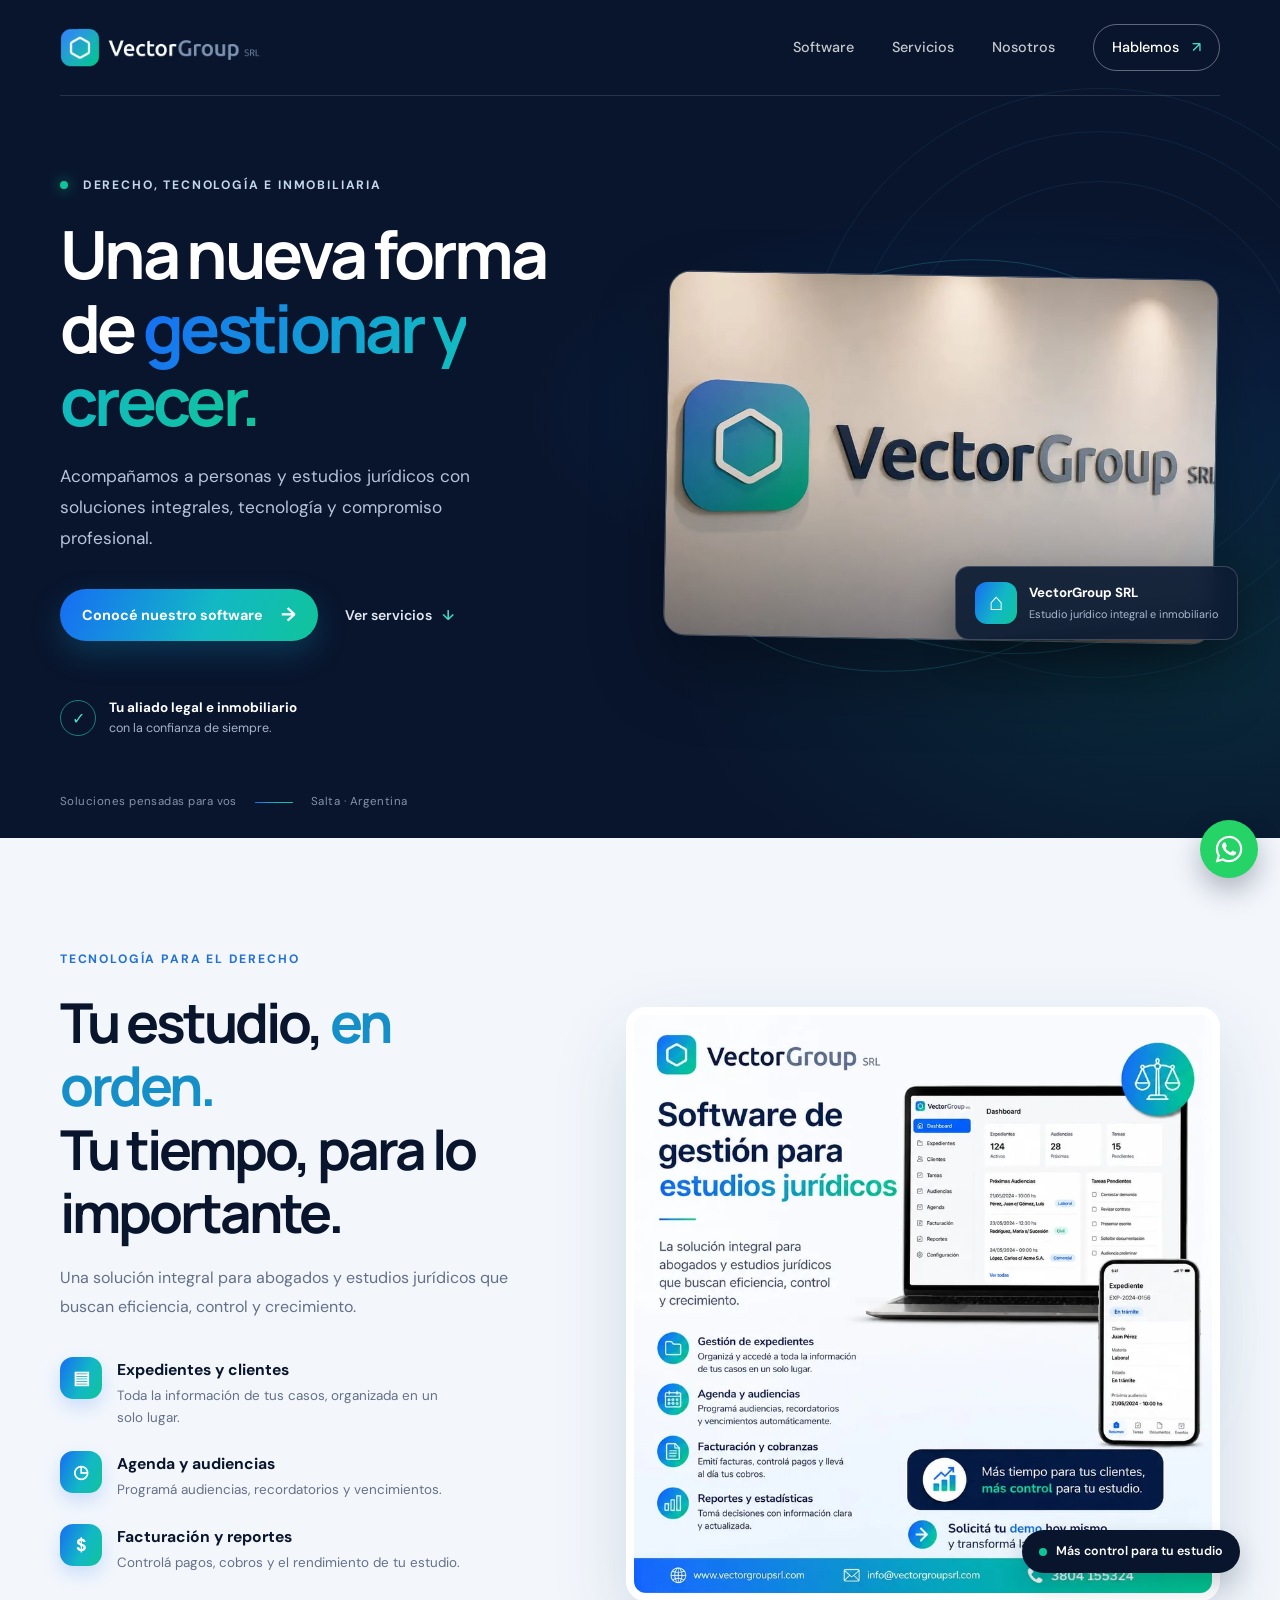
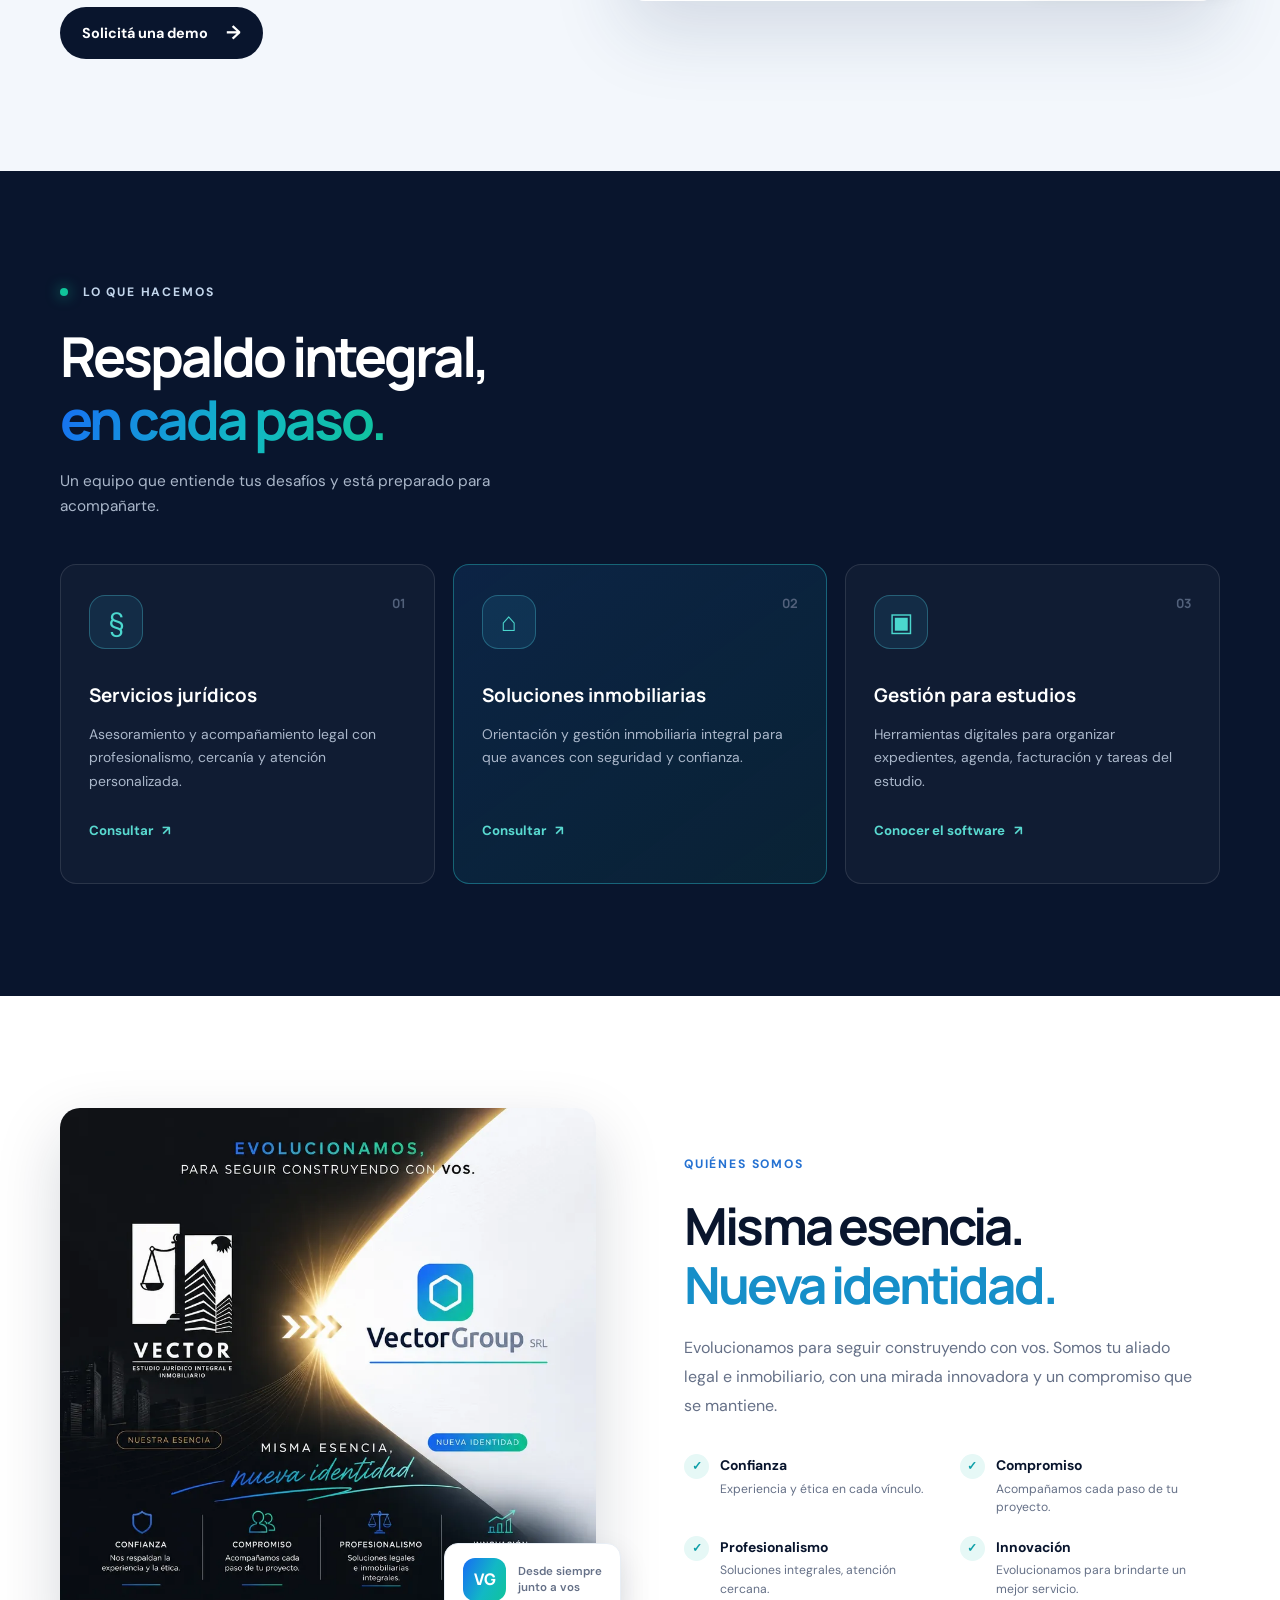
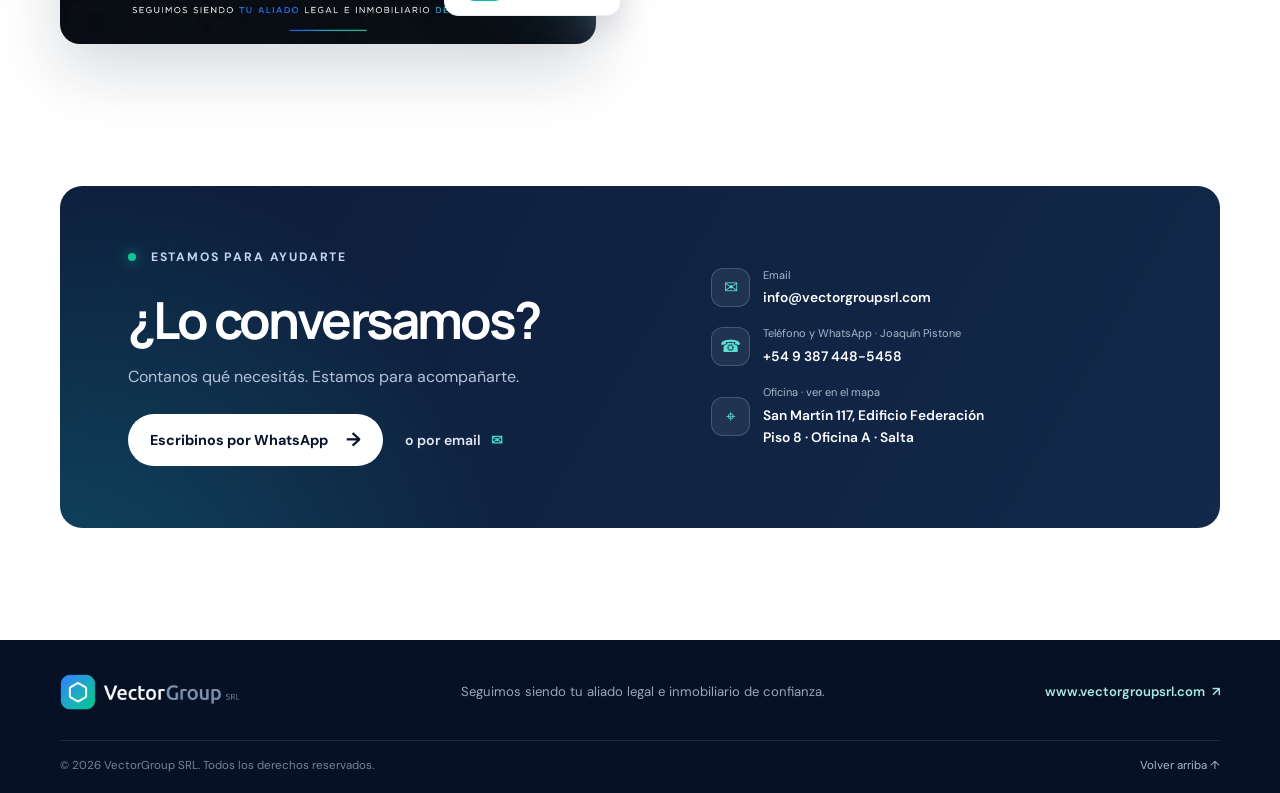
==== commit 48b2a534: "Contacto: dejar solo el teléfono de Joaquín Pistone (+54 9 387 448-5458) Co-Authored-By: Claude Opus" ====
--- a/index.html
+++ b/index.html
@@ -41,7 +41,7 @@
     "logo": "https://www.vectorgroupsrl.com/assets/img/icon-512.png",
     "image": "https://www.vectorgroupsrl.com/assets/img/og-image.jpg",
     "email": "info@vectorgroupsrl.com",
-    "telephone": "+54 387 448-5458",
+    "telephone": "+54 9 387 448-5458",
     "address": {
       "@type": "PostalAddress",
       "streetAddress": "San Martín 117, Edificio Federación, Piso 8, Oficina A",
@@ -205,8 +205,7 @@
         </div>
         <div class="contact-details">
           <a href="mailto:info@vectorgroupsrl.com"><span class="contact-icon" aria-hidden="true">✉</span><span><small>Email</small><strong>info@vectorgroupsrl.com</strong></span></a>
-          <a href="tel:+543804155324"><span class="contact-icon" aria-hidden="true">☎</span><span><small>Teléfono · consultas de software</small><strong>+54 3804 155324</strong></span></a>
-          <a href="tel:+543874485458"><span class="contact-icon" aria-hidden="true">☎</span><span><small>Contacto · Joaquín Pistone</small><strong>+54 387 448-5458</strong></span></a>
+          <a href="tel:+5493874485458"><span class="contact-icon" aria-hidden="true">☎</span><span><small>Teléfono y WhatsApp · Joaquín Pistone</small><strong>+54 9 387 448-5458</strong></span></a>
           <a href="https://www.google.com/maps/search/?api=1&amp;query=San+Mart%C3%ADn+117%2C+Salta%2C+Argentina" target="_blank" rel="noopener noreferrer"><span class="contact-icon" aria-hidden="true">⌖</span><span><small>Oficina · ver en el mapa</small><strong>San Martín 117, Edificio Federación<br>Piso 8 · Oficina A · Salta</strong></span></a>
         </div>
       </div>
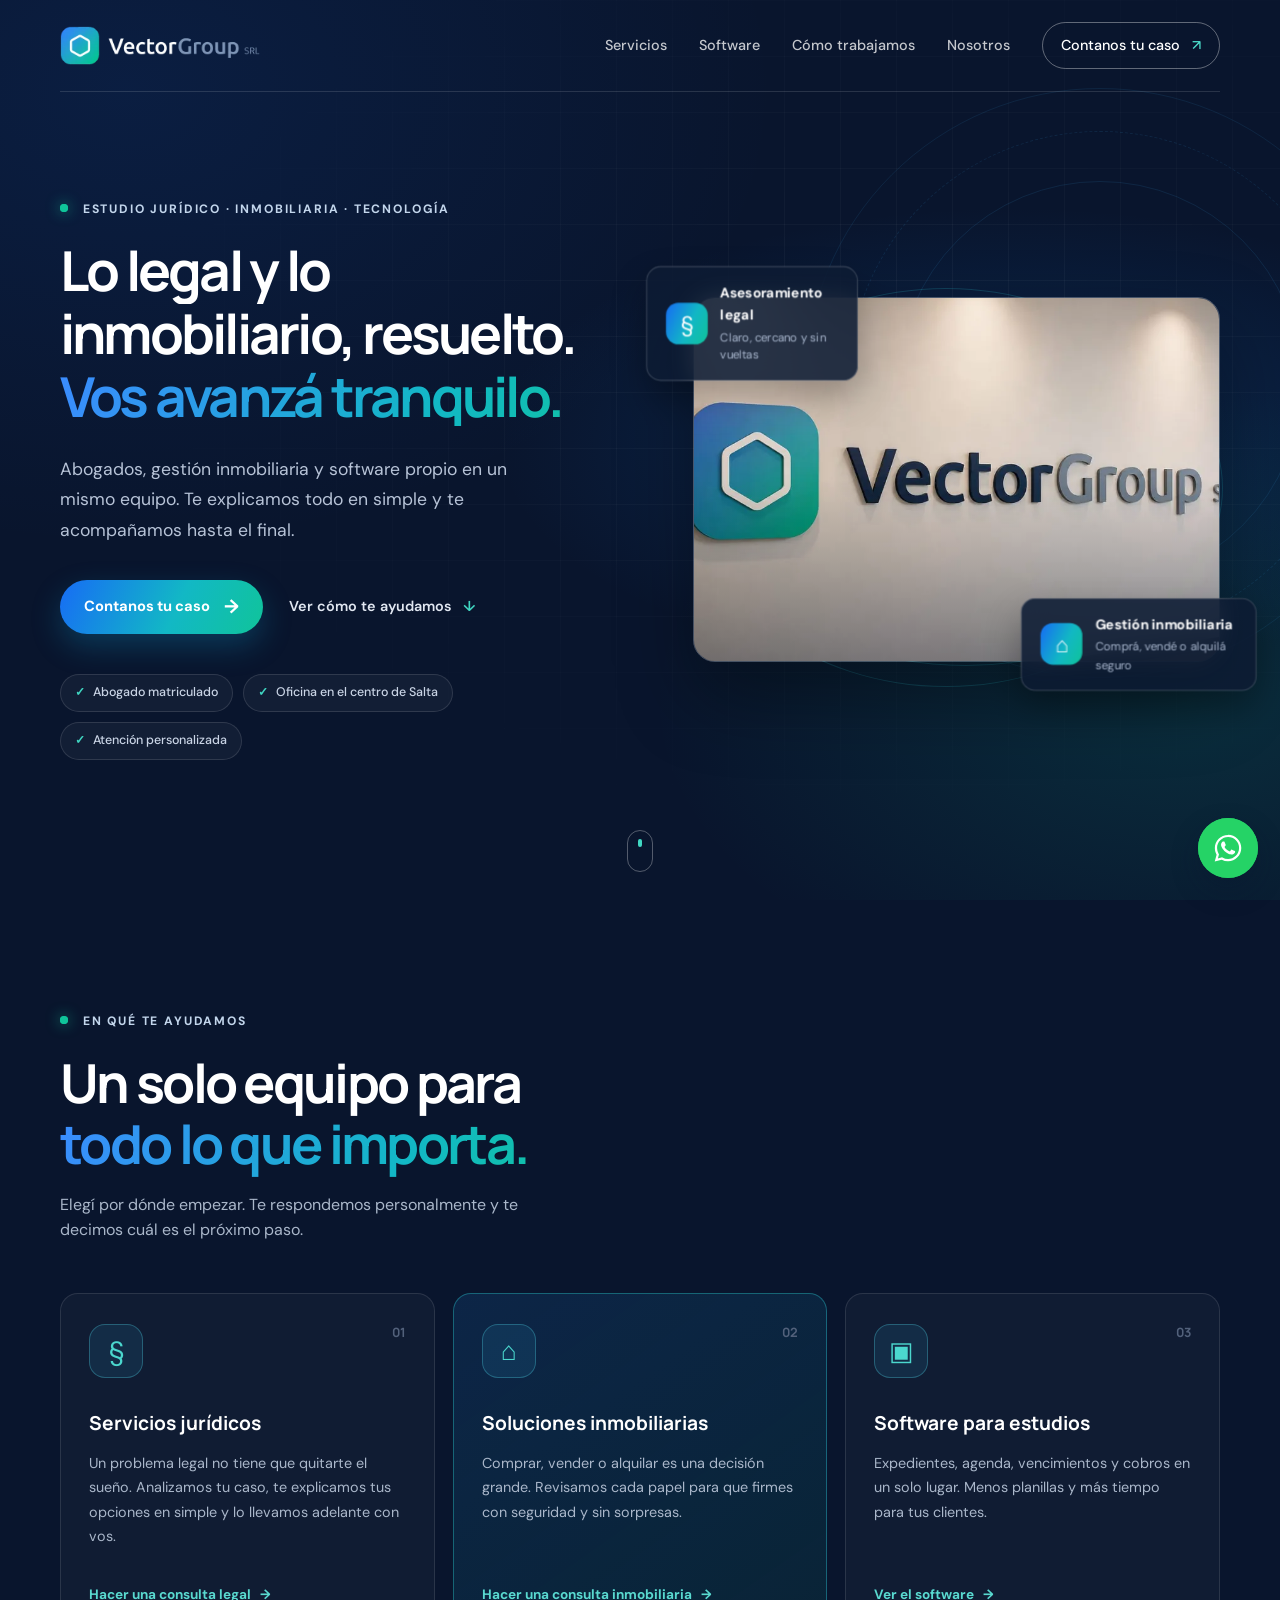
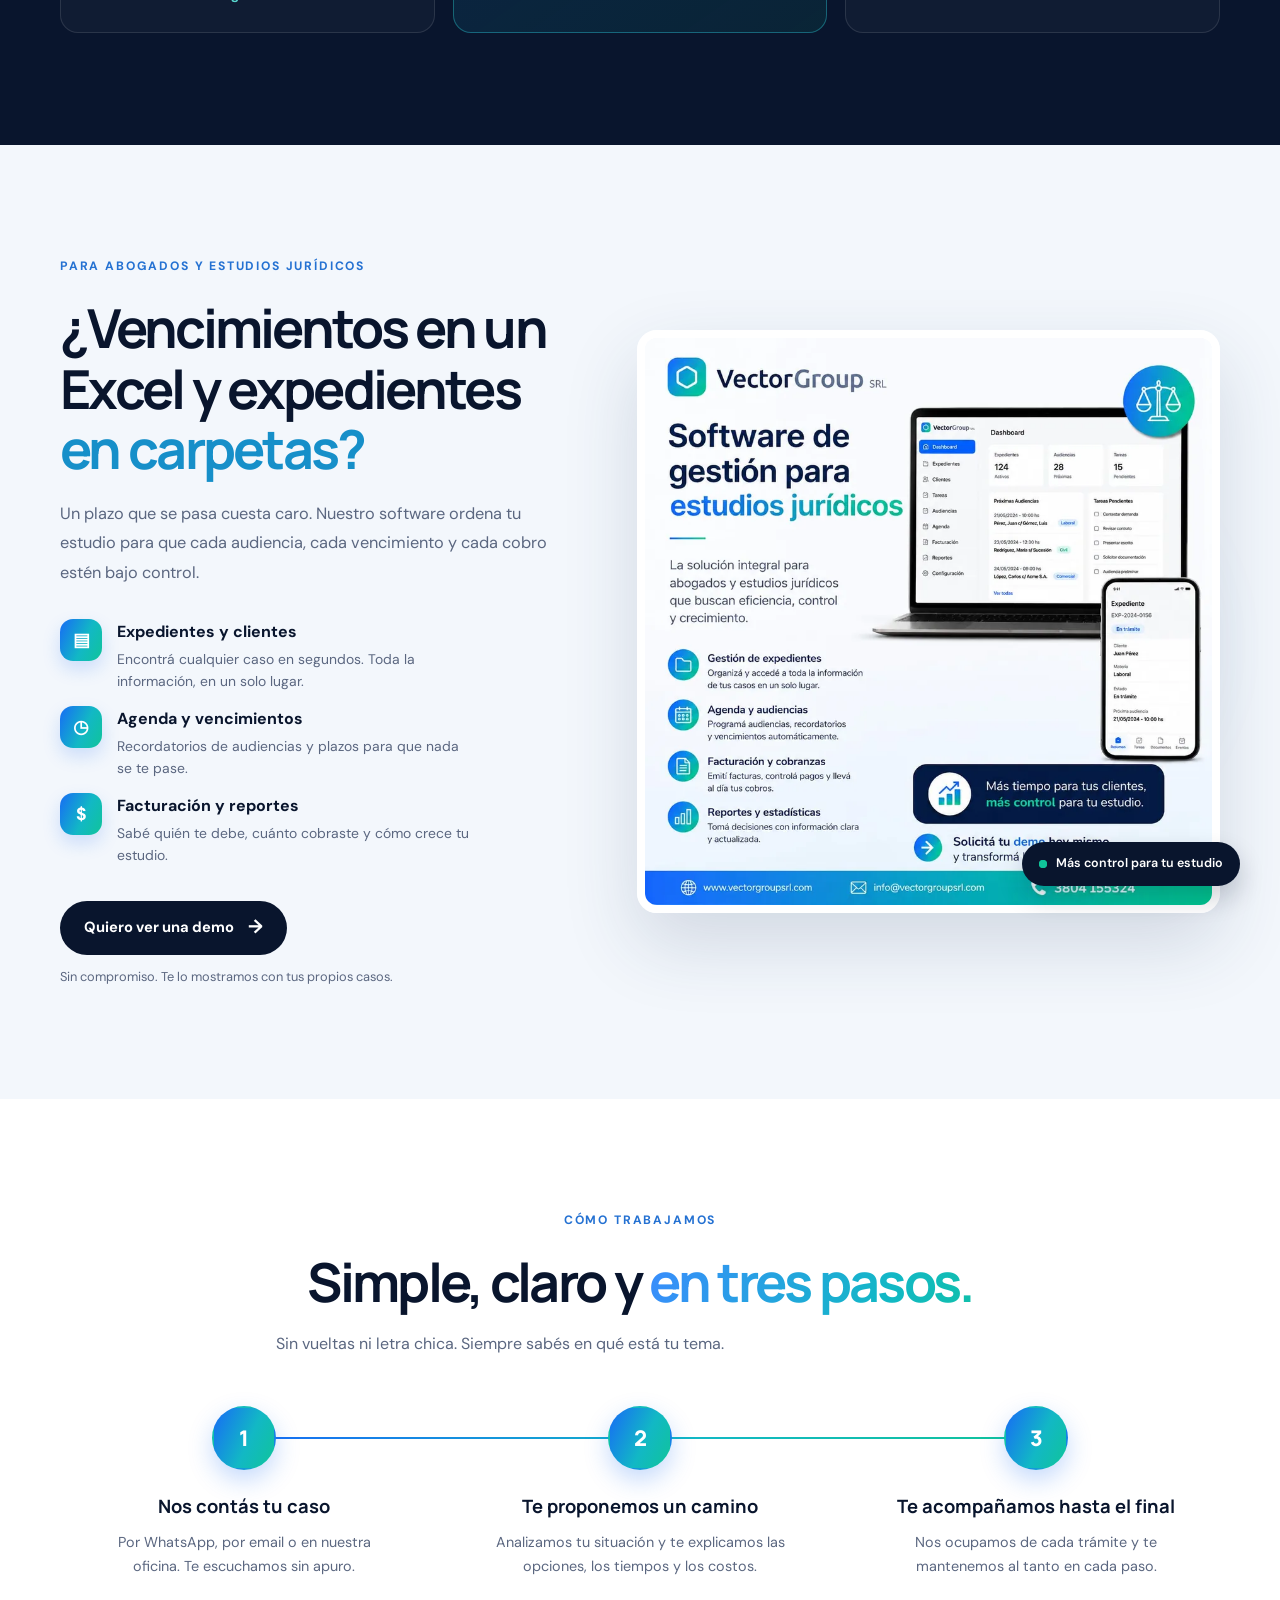
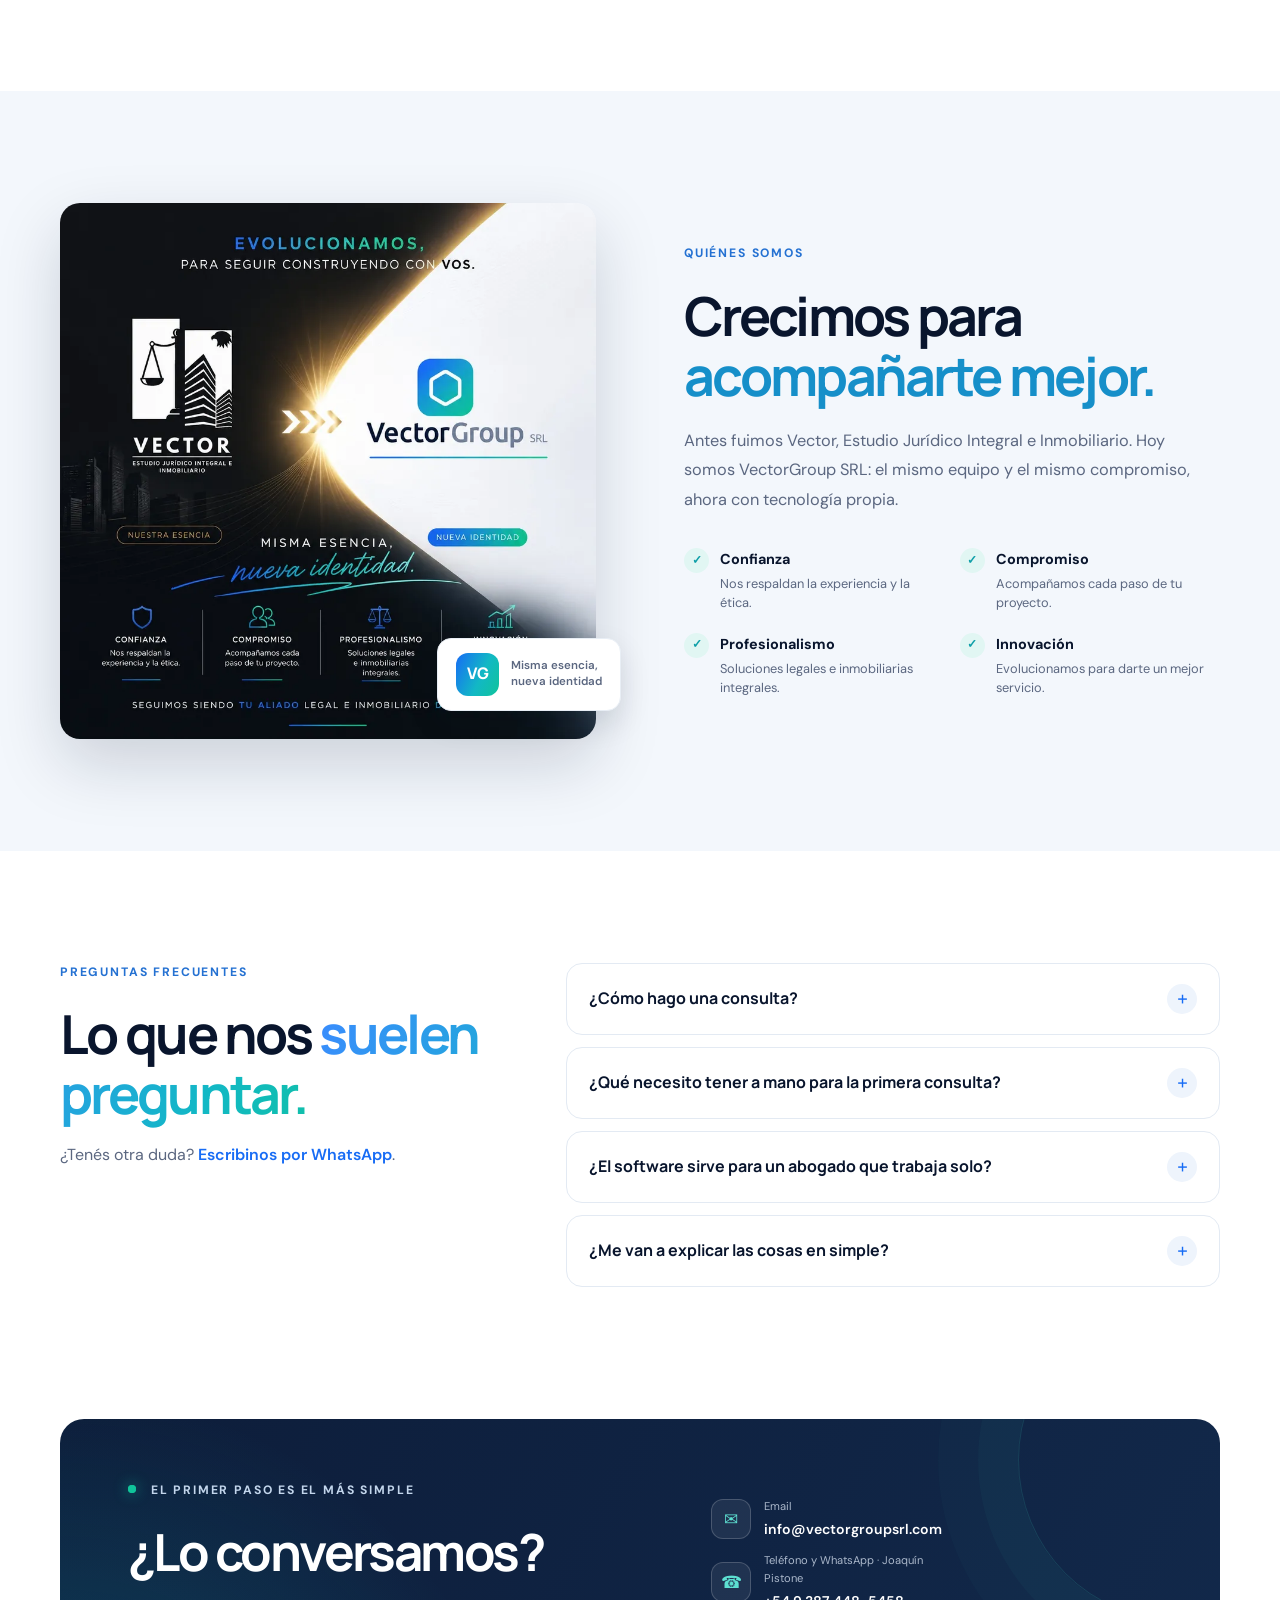
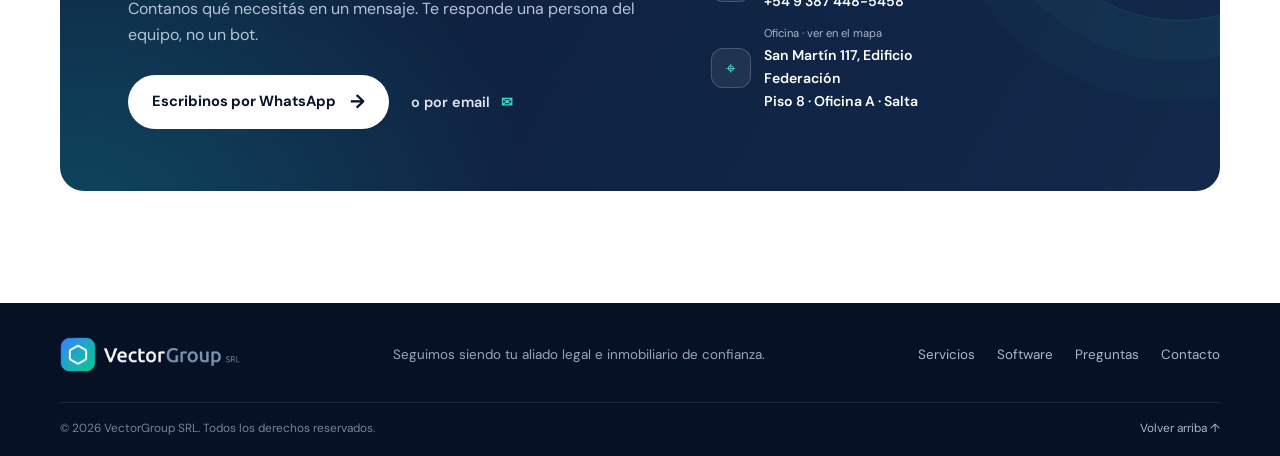
==== commit 73c09ac8: "Rediseño de UX, copy persuasivo y microanimaciones Copy y estructura: - Hero orientado al beneficio," ====
--- a/index.html
+++ b/index.html
@@ -5,7 +5,7 @@
   <meta name="viewport" content="width=device-width, initial-scale=1">
   <meta name="theme-color" content="#09152d">
   <title>VectorGroup SRL | Estudio jurídico, inmobiliaria y software legal en Salta</title>
-  <meta name="description" content="VectorGroup SRL: estudio jurídico integral e inmobiliario en Salta. Asesoramiento legal, gestión inmobiliaria y software de gestión para estudios jurídicos.">
+  <meta name="description" content="Lo legal y lo inmobiliario, resuelto. Abogados, gestión inmobiliaria y software para estudios jurídicos en un mismo equipo en Salta. Contanos tu caso por WhatsApp.">
   <link rel="canonical" href="https://www.vectorgroupsrl.com/">
 
   <meta property="og:type" content="website">
@@ -52,9 +52,13 @@
     "areaServed": "AR"
   }
   </script>
+  <script type="application/ld+json">
+  {"@context": "https://schema.org", "@type": "FAQPage", "mainEntity": [{"@type": "Question", "name": "¿Cómo hago una consulta?", "acceptedAnswer": {"@type": "Answer", "text": "Escribinos por WhatsApp al +54 9 387 448-5458, mandanos un email a info@vectorgroupsrl.com o acercate a la oficina en San Martín 117, Edificio Federación, piso 8, oficina A, en Salta."}}, {"@type": "Question", "name": "¿Qué necesito tener a mano para la primera consulta?", "acceptedAnswer": {"@type": "Answer", "text": "Con que nos cuentes tu situación alcanza para empezar. Si tenés documentos (contratos, escrituras, notificaciones), traelos o mandanos una foto. Nos ayudan a orientarte mejor."}}, {"@type": "Question", "name": "¿El software sirve para un abogado que trabaja solo?", "acceptedAnswer": {"@type": "Answer", "text": "Sí. Está pensado tanto para abogados independientes como para estudios jurídicos. Pedí una demo y vemos juntos si se adapta a tu forma de trabajar."}}, {"@type": "Question", "name": "¿Me van a explicar las cosas en simple?", "acceptedAnswer": {"@type": "Answer", "text": "Siempre. Te explicamos tus opciones sin tecnicismos, para que tomes cada decisión sabiendo qué implica."}}]}
+  </script>
 </head>
 <body>
   <a class="skip-link" href="#main">Saltar al contenido</a>
+  <div class="scroll-progress" aria-hidden="true"><span></span></div>
 
   <header class="site-header">
     <div class="container nav-wrap">
@@ -65,129 +69,201 @@
         <span></span><span></span><span></span>
       </button>
       <nav class="main-nav" id="main-nav" aria-label="Navegación principal">
+        <a href="#servicios">Servicios</a>
         <a href="#software">Software</a>
-        <a href="#servicios">Servicios</a>
+        <a href="#proceso">Cómo trabajamos</a>
         <a href="#nosotros">Nosotros</a>
-        <a class="nav-cta" href="#contacto">Hablemos <span aria-hidden="true">↗</span></a>
+        <a class="nav-cta" href="#contacto">Contanos tu caso <span aria-hidden="true">↗</span></a>
       </nav>
     </div>
   </header>
 
   <main id="main">
     <section class="hero" id="inicio">
-      <div class="hero-glow"></div>
+      <div class="hero-glow" aria-hidden="true"></div>
+      <div class="hero-grid-bg" aria-hidden="true"></div>
       <div class="container hero-grid">
-        <div class="hero-copy reveal">
-          <p class="eyebrow"><span class="eyebrow-dot"></span> Derecho, tecnología e inmobiliaria</p>
-          <h1>Una nueva forma de <span>gestionar y crecer.</span></h1>
-          <p class="hero-lead">Acompañamos a personas y estudios jurídicos con soluciones integrales, tecnología y compromiso profesional.</p>
-          <div class="hero-actions">
-            <a class="button button-primary" href="#software">Conocé nuestro software <span aria-hidden="true">→</span></a>
-            <a class="text-link" href="#servicios">Ver servicios <span aria-hidden="true">↓</span></a>
-          </div>
-          <div class="hero-proof">
-            <span class="proof-mark" aria-hidden="true">✓</span>
-            <p><strong>Tu aliado legal e inmobiliario</strong><br>con la confianza de siempre.</p>
-          </div>
-        </div>
-        <div class="hero-visual reveal">
-          <div class="hero-image-frame">
-            <img src="assets/img/recepcion.webp" alt="Recepción de VectorGroup SRL" width="1200" height="600" fetchpriority="high">
-          </div>
-          <div class="hero-float-card">
-            <span class="float-icon" aria-hidden="true">⌂</span>
-            <span><strong>VectorGroup SRL</strong><small>Estudio jurídico integral e inmobiliario</small></span>
-          </div>
-          <div class="hero-orbit orbit-one"></div>
-          <div class="hero-orbit orbit-two"></div>
-        </div>
-      </div>
-      <div class="hero-bottom container">
-        <span>Soluciones pensadas para vos</span>
-        <span class="bottom-line"></span>
-        <span>Salta · Argentina</span>
+        <div class="hero-copy">
+          <p class="eyebrow hero-in d0"><span class="eyebrow-dot"></span> Estudio jurídico · Inmobiliaria · Tecnología</p>
+          <h1 class="hero-title">
+            <span class="line"><span class="hero-in d1">Lo legal y lo</span></span>
+            <span class="line"><span class="hero-in d2">inmobiliario, resuelto.</span></span>
+            <span class="line"><span class="hero-in gradient-text d3">Vos avanzá tranquilo.</span></span>
+          </h1>
+          <p class="hero-lead hero-in d4">Abogados, gestión inmobiliaria y software propio en un mismo equipo. Te explicamos todo en simple y te acompañamos hasta el final.</p>
+          <div class="hero-actions hero-in d5">
+            <a class="button button-primary magnetic" href="https://wa.me/5493874485458?text=Hola%2C%20quiero%20hacer%20una%20consulta%20desde%20la%20web." target="_blank" rel="noopener noreferrer" data-track="hero-whatsapp">Contanos tu caso <span class="btn-arrow" aria-hidden="true">→</span></a>
+            <a class="text-link" href="#servicios">Ver cómo te ayudamos <span aria-hidden="true">↓</span></a>
+          </div>
+          <ul class="trust-chips hero-in d6" aria-label="Por qué elegirnos">
+            <li><span aria-hidden="true">✓</span> Abogado matriculado</li>
+            <li><span aria-hidden="true">✓</span> Oficina en el centro de Salta</li>
+            <li><span aria-hidden="true">✓</span> Atención personalizada</li>
+          </ul>
+        </div>
+        <div class="hero-visual hero-in d3">
+          <div class="tilt" data-tilt>
+            <div class="hero-image-frame">
+              <img src="assets/img/recepcion.webp" alt="Recepción de la oficina de VectorGroup SRL" width="1200" height="600" fetchpriority="high">
+              <span class="frame-shine" aria-hidden="true"></span>
+            </div>
+            <div class="hero-float-card float-a">
+              <span class="float-icon" aria-hidden="true">§</span>
+              <span><strong>Asesoramiento legal</strong><small>Claro, cercano y sin vueltas</small></span>
+            </div>
+            <div class="hero-float-card float-b">
+              <span class="float-icon" aria-hidden="true">⌂</span>
+              <span><strong>Gestión inmobiliaria</strong><small>Comprá, vendé o alquilá seguro</small></span>
+            </div>
+          </div>
+          <div class="hero-orbit orbit-one" aria-hidden="true"></div>
+          <div class="hero-orbit orbit-two" aria-hidden="true"></div>
+        </div>
+      </div>
+      <a class="scroll-cue" href="#servicios" aria-label="Bajar a servicios"><span></span></a>
+    </section>
+
+    <section class="services section-pad" id="servicios">
+      <div class="container">
+        <div class="section-heading reveal">
+          <p class="eyebrow"><span class="eyebrow-dot"></span> En qué te ayudamos</p>
+          <h2>Un solo equipo para<br><span>todo lo que importa.</span></h2>
+          <p>Elegí por dónde empezar. Te respondemos personalmente y te decimos cuál es el próximo paso.</p>
+        </div>
+        <div class="service-cards stagger">
+          <article class="service-card spotlight reveal">
+            <div class="service-number">01</div>
+            <div class="service-icon" aria-hidden="true">§</div>
+            <h3>Servicios jurídicos</h3>
+            <p>Un problema legal no tiene que quitarte el sueño. Analizamos tu caso, te explicamos tus opciones en simple y lo llevamos adelante con vos.</p>
+            <a class="card-link" href="https://wa.me/5493874485458?text=Hola%2C%20quiero%20hacer%20una%20consulta%20legal." target="_blank" rel="noopener noreferrer">Hacer una consulta legal <span aria-hidden="true">→</span></a>
+          </article>
+          <article class="service-card service-card-featured spotlight reveal">
+            <div class="service-number">02</div>
+            <div class="service-icon" aria-hidden="true">⌂</div>
+            <h3>Soluciones inmobiliarias</h3>
+            <p>Comprar, vender o alquilar es una decisión grande. Revisamos cada papel para que firmes con seguridad y sin sorpresas.</p>
+            <a class="card-link" href="https://wa.me/5493874485458?text=Hola%2C%20quiero%20hacer%20una%20consulta%20inmobiliaria." target="_blank" rel="noopener noreferrer">Hacer una consulta inmobiliaria <span aria-hidden="true">→</span></a>
+          </article>
+          <article class="service-card spotlight reveal">
+            <div class="service-number">03</div>
+            <div class="service-icon" aria-hidden="true">▣</div>
+            <h3>Software para estudios</h3>
+            <p>Expedientes, agenda, vencimientos y cobros en un solo lugar. Menos planillas y más tiempo para tus clientes.</p>
+            <a class="card-link" href="#software">Ver el software <span aria-hidden="true">→</span></a>
+          </article>
+        </div>
       </div>
     </section>
 
     <section class="software section-pad" id="software">
       <div class="container software-grid">
         <div class="software-copy reveal">
-          <p class="eyebrow eyebrow-dark">Tecnología para el derecho</p>
-          <h2>Tu estudio, <span>en orden.</span><br>Tu tiempo, para lo importante.</h2>
-          <p class="section-lead">Una solución integral para abogados y estudios jurídicos que buscan eficiencia, control y crecimiento.</p>
-          <div class="feature-list">
-            <article class="feature">
+          <p class="eyebrow eyebrow-dark">Para abogados y estudios jurídicos</p>
+          <h2>¿Vencimientos en un Excel y expedientes <span>en carpetas?</span></h2>
+          <p class="section-lead">Un plazo que se pasa cuesta caro. Nuestro software ordena tu estudio para que cada audiencia, cada vencimiento y cada cobro estén bajo control.</p>
+          <div class="feature-list stagger">
+            <article class="feature reveal">
               <span class="feature-icon" aria-hidden="true">▤</span>
-              <div><h3>Expedientes y clientes</h3><p>Toda la información de tus casos, organizada en un solo lugar.</p></div>
+              <div><h3>Expedientes y clientes</h3><p>Encontrá cualquier caso en segundos. Toda la información, en un solo lugar.</p></div>
             </article>
-            <article class="feature">
+            <article class="feature reveal">
               <span class="feature-icon" aria-hidden="true">◷</span>
-              <div><h3>Agenda y audiencias</h3><p>Programá audiencias, recordatorios y vencimientos.</p></div>
+              <div><h3>Agenda y vencimientos</h3><p>Recordatorios de audiencias y plazos para que nada se te pase.</p></div>
             </article>
-            <article class="feature">
+            <article class="feature reveal">
               <span class="feature-icon" aria-hidden="true">$</span>
-              <div><h3>Facturación y reportes</h3><p>Controlá pagos, cobros y el rendimiento de tu estudio.</p></div>
+              <div><h3>Facturación y reportes</h3><p>Sabé quién te debe, cuánto cobraste y cómo crece tu estudio.</p></div>
             </article>
           </div>
-          <a class="button button-dark" href="mailto:info@vectorgroupsrl.com?subject=Quiero%20conocer%20el%20software">Solicitá una demo <span aria-hidden="true">→</span></a>
+          <div class="cta-row">
+            <a class="button button-dark magnetic" href="https://wa.me/5493874485458?text=Hola%2C%20quiero%20ver%20una%20demo%20del%20software%20para%20estudios%20jur%C3%ADdicos." target="_blank" rel="noopener noreferrer" data-track="software-demo">Quiero ver una demo <span class="btn-arrow" aria-hidden="true">→</span></a>
+            <small class="cta-note">Sin compromiso. Te lo mostramos con tus propios casos.</small>
+          </div>
         </div>
         <div class="software-art reveal">
-          <div class="art-glow"></div>
-          <img src="assets/img/software-gestion.webp" width="900" height="900" loading="lazy" decoding="async" alt="Presentación del software de gestión VectorGroup para estudios jurídicos">
+          <div class="art-glow" aria-hidden="true"></div>
+          <div class="tilt" data-tilt>
+            <img src="assets/img/software-gestion.webp" width="900" height="900" loading="lazy" decoding="async" alt="Software de gestión VectorGroup para estudios jurídicos en computadora y celular">
+          </div>
           <div class="art-caption"><span class="caption-dot"></span> Más control para tu estudio</div>
         </div>
       </div>
     </section>
 
-    <section class="services section-pad" id="servicios">
+    <section class="process section-pad" id="proceso">
       <div class="container">
-        <div class="section-heading reveal">
-          <p class="eyebrow"><span class="eyebrow-dot"></span> Lo que hacemos</p>
-          <h2>Respaldo integral,<br><span>en cada paso.</span></h2>
-          <p>Un equipo que entiende tus desafíos y está preparado para acompañarte.</p>
-        </div>
-        <div class="service-cards">
-          <article class="service-card reveal">
-            <div class="service-number">01</div>
-            <div class="service-icon" aria-hidden="true">§</div>
-            <h3>Servicios jurídicos</h3>
-            <p>Asesoramiento y acompañamiento legal con profesionalismo, cercanía y atención personalizada.</p>
-            <a href="#contacto" aria-label="Consultar por servicios jurídicos">Consultar <span aria-hidden="true">↗</span></a>
-          </article>
-          <article class="service-card service-card-featured reveal">
-            <div class="service-number">02</div>
-            <div class="service-icon" aria-hidden="true">⌂</div>
-            <h3>Soluciones inmobiliarias</h3>
-            <p>Orientación y gestión inmobiliaria integral para que avances con seguridad y confianza.</p>
-            <a href="#contacto" aria-label="Consultar por soluciones inmobiliarias">Consultar <span aria-hidden="true">↗</span></a>
-          </article>
-          <article class="service-card reveal">
-            <div class="service-number">03</div>
-            <div class="service-icon" aria-hidden="true">▣</div>
-            <h3>Gestión para estudios</h3>
-            <p>Herramientas digitales para organizar expedientes, agenda, facturación y tareas del estudio.</p>
-            <a href="#software">Conocer el software <span aria-hidden="true">↗</span></a>
-          </article>
-        </div>
+        <div class="section-heading section-heading-center reveal">
+          <p class="eyebrow eyebrow-dark">Cómo trabajamos</p>
+          <h2>Simple, claro y <span>en tres pasos.</span></h2>
+          <p>Sin vueltas ni letra chica. Siempre sabés en qué está tu tema.</p>
+        </div>
+        <ol class="steps stagger">
+          <li class="step reveal">
+            <span class="step-num">1</span>
+            <h3>Nos contás tu caso</h3>
+            <p>Por WhatsApp, por email o en nuestra oficina. Te escuchamos sin apuro.</p>
+          </li>
+          <li class="step reveal">
+            <span class="step-num">2</span>
+            <h3>Te proponemos un camino</h3>
+            <p>Analizamos tu situación y te explicamos las opciones, los tiempos y los costos.</p>
+          </li>
+          <li class="step reveal">
+            <span class="step-num">3</span>
+            <h3>Te acompañamos hasta el final</h3>
+            <p>Nos ocupamos de cada trámite y te mantenemos al tanto en cada paso.</p>
+          </li>
+        </ol>
       </div>
     </section>
 
     <section class="values section-pad" id="nosotros">
       <div class="container values-grid">
         <div class="values-visual reveal">
-          <img src="assets/img/nueva-identidad.webp" width="900" height="900" loading="lazy" decoding="async" alt="La evolución de la identidad de VectorGroup: misma esencia, nueva identidad">
-          <div class="values-stamp"><span>VG</span><small>Desde siempre<br>junto a vos</small></div>
+          <div class="tilt" data-tilt>
+            <img src="assets/img/nueva-identidad.webp" width="900" height="900" loading="lazy" decoding="async" alt="La evolución de Vector a VectorGroup SRL: misma esencia, nueva identidad">
+          </div>
+          <div class="values-stamp"><span>VG</span><small>Misma esencia,<br>nueva identidad</small></div>
         </div>
         <div class="values-copy reveal">
           <p class="eyebrow eyebrow-dark">Quiénes somos</p>
-          <h2>Misma esencia.<br><span>Nueva identidad.</span></h2>
-          <p class="section-lead">Evolucionamos para seguir construyendo con vos. Somos tu aliado legal e inmobiliario, con una mirada innovadora y un compromiso que se mantiene.</p>
-          <div class="values-list">
-            <div><span class="value-check">✓</span><p><strong>Confianza</strong><small>Experiencia y ética en cada vínculo.</small></p></div>
-            <div><span class="value-check">✓</span><p><strong>Compromiso</strong><small>Acompañamos cada paso de tu proyecto.</small></p></div>
-            <div><span class="value-check">✓</span><p><strong>Profesionalismo</strong><small>Soluciones integrales, atención cercana.</small></p></div>
-            <div><span class="value-check">✓</span><p><strong>Innovación</strong><small>Evolucionamos para brindarte un mejor servicio.</small></p></div>
-          </div>
+          <h2>Crecimos para<br><span>acompañarte mejor.</span></h2>
+          <p class="section-lead">Antes fuimos Vector, Estudio Jurídico Integral e Inmobiliario. Hoy somos VectorGroup SRL: el mismo equipo y el mismo compromiso, ahora con tecnología propia.</p>
+          <div class="values-list stagger">
+            <div class="reveal"><span class="value-check">✓</span><p><strong>Confianza</strong><small>Nos respaldan la experiencia y la ética.</small></p></div>
+            <div class="reveal"><span class="value-check">✓</span><p><strong>Compromiso</strong><small>Acompañamos cada paso de tu proyecto.</small></p></div>
+            <div class="reveal"><span class="value-check">✓</span><p><strong>Profesionalismo</strong><small>Soluciones legales e inmobiliarias integrales.</small></p></div>
+            <div class="reveal"><span class="value-check">✓</span><p><strong>Innovación</strong><small>Evolucionamos para darte un mejor servicio.</small></p></div>
+          </div>
+        </div>
+      </div>
+    </section>
+
+    <section class="faq section-pad" id="preguntas">
+      <div class="container faq-grid">
+        <div class="section-heading reveal">
+          <p class="eyebrow eyebrow-dark">Preguntas frecuentes</p>
+          <h2>Lo que nos <span>suelen preguntar.</span></h2>
+          <p>¿Tenés otra duda? <a class="inline-link" href="https://wa.me/5493874485458?text=Hola%2C%20quiero%20hacer%20una%20consulta%20desde%20la%20web." target="_blank" rel="noopener noreferrer">Escribinos por WhatsApp</a>.</p>
+        </div>
+        <div class="faq-list reveal">
+          <details>
+            <summary>¿Cómo hago una consulta?</summary>
+            <p>Escribinos por WhatsApp al +54 9 387 448-5458, mandanos un email a info@vectorgroupsrl.com o acercate a la oficina en San Martín 117, Edificio Federación, piso 8, oficina A, en Salta.</p>
+          </details>
+          <details>
+            <summary>¿Qué necesito tener a mano para la primera consulta?</summary>
+            <p>Con que nos cuentes tu situación alcanza para empezar. Si tenés documentos (contratos, escrituras, notificaciones), traelos o mandanos una foto. Nos ayudan a orientarte mejor.</p>
+          </details>
+          <details>
+            <summary>¿El software sirve para un abogado que trabaja solo?</summary>
+            <p>Sí. Está pensado tanto para abogados independientes como para estudios jurídicos. Pedí una demo y vemos juntos si se adapta a tu forma de trabajar.</p>
+          </details>
+          <details>
+            <summary>¿Me van a explicar las cosas en simple?</summary>
+            <p>Siempre. Te explicamos tus opciones sin tecnicismos, para que tomes cada decisión sabiendo qué implica.</p>
+          </details>
         </div>
       </div>
     </section>
@@ -195,18 +271,26 @@
     <section class="contact section-pad" id="contacto">
       <div class="container contact-panel reveal">
         <div class="contact-copy">
-          <p class="eyebrow"><span class="eyebrow-dot"></span> Estamos para ayudarte</p>
+          <p class="eyebrow"><span class="eyebrow-dot"></span> El primer paso es el más simple</p>
           <h2>¿Lo conversamos?</h2>
-          <p>Contanos qué necesitás. Estamos para acompañarte.</p>
+          <p>Contanos qué necesitás en un mensaje. Te responde una persona del equipo, no un bot.</p>
           <div class="contact-actions">
-            <a class="button button-light" href="https://wa.me/5493874485458?text=Hola%2C%20quiero%20hacer%20una%20consulta%20desde%20la%20web" target="_blank" rel="noopener noreferrer">Escribinos por WhatsApp <span aria-hidden="true">→</span></a>
+            <a class="button button-light magnetic" href="https://wa.me/5493874485458?text=Hola%2C%20quiero%20hacer%20una%20consulta%20desde%20la%20web." target="_blank" rel="noopener noreferrer" data-track="contact-whatsapp">Escribinos por WhatsApp <span class="btn-arrow" aria-hidden="true">→</span></a>
             <a class="text-link" href="mailto:info@vectorgroupsrl.com?subject=Consulta%20desde%20la%20web">o por email <span aria-hidden="true">✉</span></a>
           </div>
         </div>
         <div class="contact-details">
-          <a href="mailto:info@vectorgroupsrl.com"><span class="contact-icon" aria-hidden="true">✉</span><span><small>Email</small><strong>info@vectorgroupsrl.com</strong></span></a>
-          <a href="tel:+5493874485458"><span class="contact-icon" aria-hidden="true">☎</span><span><small>Teléfono y WhatsApp · Joaquín Pistone</small><strong>+54 9 387 448-5458</strong></span></a>
-          <a href="https://www.google.com/maps/search/?api=1&amp;query=San+Mart%C3%ADn+117%2C+Salta%2C+Argentina" target="_blank" rel="noopener noreferrer"><span class="contact-icon" aria-hidden="true">⌖</span><span><small>Oficina · ver en el mapa</small><strong>San Martín 117, Edificio Federación<br>Piso 8 · Oficina A · Salta</strong></span></a>
+          <div class="contact-row">
+            <a href="mailto:info@vectorgroupsrl.com"><span class="contact-icon" aria-hidden="true">✉</span><span><small>Email</small><strong>info@vectorgroupsrl.com</strong></span></a>
+            <button class="copy-btn" type="button" data-copy="info@vectorgroupsrl.com" aria-label="Copiar email">Copiar</button>
+          </div>
+          <div class="contact-row">
+            <a href="tel:+5493874485458"><span class="contact-icon" aria-hidden="true">☎</span><span><small>Teléfono y WhatsApp · Joaquín Pistone</small><strong>+54 9 387 448-5458</strong></span></a>
+            <button class="copy-btn" type="button" data-copy="+54 9 387 448-5458" aria-label="Copiar teléfono">Copiar</button>
+          </div>
+          <div class="contact-row">
+            <a href="https://www.google.com/maps/search/?api=1&amp;query=San+Mart%C3%ADn+117%2C+Salta%2C+Argentina" target="_blank" rel="noopener noreferrer"><span class="contact-icon" aria-hidden="true">⌖</span><span><small>Oficina · ver en el mapa</small><strong>San Martín 117, Edificio Federación<br>Piso 8 · Oficina A · Salta</strong></span></a>
+          </div>
         </div>
       </div>
     </section>
@@ -218,7 +302,12 @@
         <img src="assets/img/logo-vectorgroup-light.webp" alt="VectorGroup SRL" width="520" height="102" loading="lazy" decoding="async">
       </a>
       <p>Seguimos siendo tu aliado legal e inmobiliario de confianza.</p>
-      <a class="footer-site" href="https://www.vectorgroupsrl.com" target="_blank" rel="noopener noreferrer">www.vectorgroupsrl.com <span aria-hidden="true">↗</span></a>
+      <nav class="footer-nav" aria-label="Enlaces del pie">
+        <a href="#servicios">Servicios</a>
+        <a href="#software">Software</a>
+        <a href="#preguntas">Preguntas</a>
+        <a href="#contacto">Contacto</a>
+      </nav>
     </div>
     <div class="container footer-bottom">
       <span>© <span id="current-year"></span> VectorGroup SRL. Todos los derechos reservados.</span>
@@ -226,8 +315,16 @@
     </div>
   </footer>
 
-  <a class="whatsapp-float" href="https://wa.me/5493874485458?text=Hola%2C%20quiero%20hacer%20una%20consulta%20desde%20la%20web" target="_blank" rel="noopener noreferrer" aria-label="Escribinos por WhatsApp">
-    <svg viewBox="0 0 24 24" width="28" height="28" aria-hidden="true"><path fill="currentColor" d="M17.47 14.38c-.3-.15-1.75-.86-2.02-.96-.27-.1-.47-.15-.67.15-.2.3-.77.96-.94 1.16-.17.2-.35.22-.64.07-.3-.15-1.25-.46-2.38-1.47-.88-.79-1.47-1.76-1.65-2.06-.17-.3-.02-.46.13-.6.13-.14.3-.35.45-.52.15-.17.2-.3.3-.5.1-.2.05-.37-.03-.52-.07-.15-.67-1.6-.92-2.2-.24-.58-.49-.5-.67-.51h-.57c-.2 0-.52.07-.79.37-.27.3-1.04 1.02-1.04 2.48 0 1.46 1.07 2.88 1.21 3.07.15.2 2.1 3.2 5.08 4.49.71.31 1.26.49 1.7.63.71.22 1.36.19 1.87.12.57-.09 1.75-.72 2-1.41.25-.69.25-1.29.17-1.41-.07-.12-.27-.2-.57-.35M12.05 21.5h-.01a9.4 9.4 0 0 1-4.8-1.31l-.34-.2-3.56.93.95-3.47-.22-.36a9.4 9.4 0 0 1-1.44-5.01c0-5.2 4.23-9.43 9.43-9.43a9.37 9.37 0 0 1 9.42 9.44c0 5.2-4.23 9.42-9.43 9.42m8.02-17.44A11.27 11.27 0 0 0 12.05.75C5.8.75.72 5.83.72 12.07c0 2 .52 3.95 1.51 5.66L.62 23.6l6.01-1.58a11.3 11.3 0 0 0 5.41 1.38h.01c6.24 0 11.32-5.08 11.33-11.32 0-3.02-1.18-5.87-3.31-8.01"/></svg>
-  </a>
+  <div class="wa-wrap">
+    <p class="wa-bubble" role="status" hidden>
+      ¿Tenés una consulta? <strong>Escribinos, te respondemos.</strong>
+      <button class="wa-bubble-close" type="button" aria-label="Cerrar mensaje">×</button>
+    </p>
+    <a class="whatsapp-float" href="https://wa.me/5493874485458?text=Hola%2C%20quiero%20hacer%20una%20consulta%20desde%20la%20web." target="_blank" rel="noopener noreferrer" aria-label="Escribinos por WhatsApp" data-track="float-whatsapp">
+      <svg viewBox="0 0 24 24" width="28" height="28" aria-hidden="true"><path fill="currentColor" d="M17.47 14.38c-.3-.15-1.75-.86-2.02-.96-.27-.1-.47-.15-.67.15-.2.3-.77.96-.94 1.16-.17.2-.35.22-.64.07-.3-.15-1.25-.46-2.38-1.47-.88-.79-1.47-1.76-1.65-2.06-.17-.3-.02-.46.13-.6.13-.14.3-.35.45-.52.15-.17.2-.3.3-.5.1-.2.05-.37-.03-.52-.07-.15-.67-1.6-.92-2.2-.24-.58-.49-.5-.67-.51h-.57c-.2 0-.52.07-.79.37-.27.3-1.04 1.02-1.04 2.48 0 1.46 1.07 2.88 1.21 3.07.15.2 2.1 3.2 5.08 4.49.71.31 1.26.49 1.7.63.71.22 1.36.19 1.87.12.57-.09 1.75-.72 2-1.41.25-.69.25-1.29.17-1.41-.07-.12-.27-.2-.57-.35M12.05 21.5h-.01a9.4 9.4 0 0 1-4.8-1.31l-.34-.2-3.56.93.95-3.47-.22-.36a9.4 9.4 0 0 1-1.44-5.01c0-5.2 4.23-9.43 9.43-9.43a9.37 9.37 0 0 1 9.42 9.44c0 5.2-4.23 9.42-9.43 9.42m8.02-17.44A11.27 11.27 0 0 0 12.05.75C5.8.75.72 5.83.72 12.07c0 2 .52 3.95 1.51 5.66L.62 23.6l6.01-1.58a11.3 11.3 0 0 0 5.41 1.38h.01c6.24 0 11.32-5.08 11.33-11.32 0-3.02-1.18-5.87-3.31-8.01"/></svg>
+    </a>
+  </div>
+
+  <div class="toast" role="status" aria-live="polite"></div>
 </body>
 </html>
--- a/styles.css
+++ b/styles.css
@@ -3,13 +3,15 @@
   --navy: #09152d;
   --navy-soft: #14213d;
   --ink: #17233c;
-  --muted: #657087;
+  --muted: #5b6780;
   --blue: #176cf5;
   --cyan: #12b8c5;
   --green: #10c49a;
   --pale: #f3f7fc;
   --white: #fff;
   --gradient: linear-gradient(115deg, #176cf5 0%, #12b8c5 57%, #10c49a 100%);
+  --ease-out: cubic-bezier(.16, 1, .3, 1);
+  --ease-spring: cubic-bezier(.34, 1.56, .64, 1);
   font-family: "DM Sans", "Segoe UI", sans-serif;
   scroll-behavior: smooth;
 }
@@ -27,264 +29,428 @@
 img { display: block; max-width: 100%; height: auto; }
 a { color: inherit; text-decoration: none; }
 button, a { -webkit-tap-highlight-color: transparent; }
+::selection { color: #fff; background: #12b8c5; }
 
 .container { width: min(1160px, calc(100% - 48px)); margin-inline: auto; }
 .section-pad { padding: 112px 0; }
 
 .skip-link { position: fixed; z-index: 100; top: 12px; left: 12px; padding: 10px 16px; border-radius: 8px; color: var(--navy); background: #fff; font-weight: 700; transform: translateY(-160%); transition: transform .2s ease; }
 .skip-link:focus { transform: translateY(0); }
-:focus-visible { outline: 2px solid #40d7c2; outline-offset: 3px; }
-section[id] { scroll-margin-top: 80px; }
-
+:focus-visible { outline: 2px solid #40d7c2; outline-offset: 3px; border-radius: 6px; }
+section[id] { scroll-margin-top: 72px; }
+
+/* ---------- Scroll progress ---------- */
+.scroll-progress { position: fixed; z-index: 40; inset: 0 0 auto; height: 3px; pointer-events: none; }
+.scroll-progress span { display: block; height: 100%; background: var(--gradient); transform: scaleX(var(--progress, 0)); transform-origin: left; }
+
+/* ---------- Header ---------- */
 .site-header {
   position: fixed;
   z-index: 20;
   inset: 0 0 auto;
   color: #fff;
-  transition: background .3s ease, box-shadow .3s ease;
-}
-
-.site-header.is-scrolled { background: rgb(9 21 45 / 92%); box-shadow: 0 10px 30px rgb(0 0 0 / 18%); backdrop-filter: blur(12px); }
-.site-header.is-scrolled .nav-wrap { min-height: 72px; border-bottom-color: transparent; }
+  transition: background .35s ease, box-shadow .35s ease, transform .45s var(--ease-out);
+}
+.site-header.is-scrolled { background: rgb(9 21 45 / 88%); box-shadow: 0 10px 30px rgb(0 0 0 / 18%); backdrop-filter: blur(14px) saturate(140%); }
+.site-header.is-hidden { transform: translateY(-100%); }
+.site-header.is-scrolled .nav-wrap { min-height: 70px; border-bottom-color: transparent; }
 
 .nav-wrap {
-  min-height: 96px;
-  transition: min-height .3s ease;
+  min-height: 92px;
   display: flex;
   align-items: center;
   justify-content: space-between;
   border-bottom: 1px solid rgb(255 255 255 / 13%);
-}
-
-.brand { width: 200px; }
+  transition: min-height .35s var(--ease-out);
+}
+
+.brand { width: 200px; transition: transform .3s var(--ease-out); }
+.brand:hover { transform: scale(1.03); }
 .brand img { width: 100%; height: auto; }
-.main-nav { display: flex; align-items: center; gap: 38px; font-size: .9rem; font-weight: 500; }
-.main-nav > a:not(.nav-cta) { color: rgb(255 255 255 / 76%); transition: color .2s ease; }
-.main-nav > a:not(.nav-cta):hover { color: #fff; }
-.nav-cta { padding: 11px 18px; border: 1px solid rgb(255 255 255 / 36%); border-radius: 999px; }
-.nav-cta span { padding-left: 9px; color: #4de0ce; }
+.main-nav { display: flex; align-items: center; gap: 32px; font-size: .9rem; font-weight: 500; }
+.main-nav > a:not(.nav-cta) { position: relative; padding: 6px 0; color: rgb(255 255 255 / 76%); transition: color .2s ease; }
+.main-nav > a:not(.nav-cta)::after { position: absolute; right: 0; bottom: 0; left: 0; height: 2px; content: ""; border-radius: 2px; background: var(--gradient); transform: scaleX(0); transform-origin: right; transition: transform .4s var(--ease-out); }
+.main-nav > a:not(.nav-cta):hover, .main-nav > a.is-active { color: #fff; }
+.main-nav > a:not(.nav-cta):hover::after, .main-nav > a.is-active::after { transform: scaleX(1); transform-origin: left; }
+.nav-cta { padding: 11px 18px; border: 1px solid rgb(255 255 255 / 36%); border-radius: 999px; transition: background .25s ease, border-color .25s ease, color .25s ease; }
+.nav-cta:hover { border-color: transparent; color: var(--navy); background: #fff; }
+.nav-cta span { display: inline-block; padding-left: 8px; color: #4de0ce; transition: transform .3s var(--ease-spring); }
+.nav-cta:hover span { color: var(--blue); transform: translate(2px, -2px); }
 .menu-toggle { display: none; }
 
+/* ---------- Buttons ---------- */
+.button {
+  position: relative;
+  display: inline-flex;
+  min-height: 54px;
+  align-items: center;
+  justify-content: center;
+  gap: 14px;
+  overflow: hidden;
+  padding: 0 24px;
+  border-radius: 999px;
+  font-size: .92rem;
+  font-weight: 700;
+  isolation: isolate;
+  transition: transform .35s var(--ease-out), box-shadow .3s ease;
+}
+.button::before { position: absolute; z-index: -1; inset: 0; content: ""; background: linear-gradient(110deg, transparent 30%, rgb(255 255 255 / 35%) 50%, transparent 70%); transform: translateX(-120%); transition: transform .8s var(--ease-out); }
+.button:hover::before { transform: translateX(120%); }
+.button:active { transform: scale(.97); }
+.btn-arrow { display: inline-block; font-size: 1.2rem; transition: transform .35s var(--ease-spring); }
+.button:hover .btn-arrow { transform: translateX(5px); }
+.button-primary { color: #fff; background: var(--gradient); box-shadow: 0 12px 30px rgb(16 150 201 / 28%); }
+.button-primary:hover { box-shadow: 0 18px 40px rgb(16 150 201 / 40%); }
+.button-dark { color: #fff; background: var(--navy); }
+.button-dark:hover { box-shadow: 0 14px 28px rgb(9 21 45 / 25%); }
+.button-light { color: var(--navy); background: #fff; }
+.button-light:hover { box-shadow: 0 14px 30px rgb(0 0 0 / 25%); }
+.button-dark::before { background: linear-gradient(110deg, transparent 30%, rgb(255 255 255 / 16%) 50%, transparent 70%); }
+.button-light::before { background: linear-gradient(110deg, transparent 30%, rgb(18 184 197 / 22%) 50%, transparent 70%); }
+
+.text-link { position: relative; color: #e2e8f2; font-size: .9rem; font-weight: 600; }
+.text-link span { display: inline-block; margin-left: 7px; color: #40d7c2; transition: transform .35s var(--ease-spring); }
+.text-link:hover span { transform: translateY(3px); }
+.inline-link { color: var(--blue); font-weight: 600; background: linear-gradient(currentColor, currentColor) 0 100% / 0 1.5px no-repeat; transition: background-size .35s var(--ease-out); }
+.inline-link:hover { background-size: 100% 1.5px; }
+
+/* ---------- Hero ---------- */
 .hero {
   position: relative;
-  min-height: 760px;
+  min-height: 100vh;
+  min-height: 100svh;
+  display: flex;
+  flex-direction: column;
+  justify-content: center;
   overflow: hidden;
-  padding: 176px 0 26px;
+  padding: 150px 0 90px;
   color: #fff;
   background: var(--navy);
 }
-
 .hero::before {
   position: absolute;
   inset: 0;
   content: "";
   background:
-    radial-gradient(ellipse at 79% 49%, rgb(19 107 196 / 21%), transparent 34%),
-    radial-gradient(ellipse at 93% 78%, rgb(15 195 154 / 12%), transparent 31%);
+    radial-gradient(ellipse at 79% 49%, rgb(19 107 196 / 24%), transparent 36%),
+    radial-gradient(ellipse at 93% 78%, rgb(15 195 154 / 14%), transparent 32%),
+    radial-gradient(ellipse at 10% 10%, rgb(23 108 245 / 10%), transparent 40%);
   pointer-events: none;
-}
-
-.hero-glow {
-  position: absolute;
-  top: 88px;
-  right: -9%;
-  width: 590px;
-  aspect-ratio: 1;
-  border: 1px solid rgb(56 162 226 / 11%);
-  border-radius: 50%;
-}
-
-.hero-glow::before, .hero-glow::after {
-  position: absolute;
-  content: "";
-  inset: 42px;
-  border: 1px solid rgb(56 162 226 / 11%);
-  border-radius: 50%;
-}
-
-.hero-glow::after { inset: 92px; }
-
-.hero-grid {
-  position: relative;
-  z-index: 1;
-  display: grid;
-  grid-template-columns: 1fr 1.04fr;
-  align-items: center;
-  gap: 64px;
-}
-
-.hero-copy { max-width: 570px; }
+  animation: aurora 14s ease-in-out infinite alternate;
+}
+@keyframes aurora { to { transform: translate3d(-3%, 2%, 0) scale(1.06); } }
+.hero-grid-bg { position: absolute; inset: 0; background-image: linear-gradient(rgb(255 255 255 / 4%) 1px, transparent 1px), linear-gradient(90deg, rgb(255 255 255 / 4%) 1px, transparent 1px); background-size: 56px 56px; mask-image: radial-gradient(ellipse at 70% 40%, #000 10%, transparent 65%); pointer-events: none; }
+
+.hero-glow { position: absolute; top: 88px; right: -9%; width: 590px; aspect-ratio: 1; border: 1px solid rgb(56 162 226 / 11%); border-radius: 50%; animation: spin 80s linear infinite; }
+.hero-glow::before, .hero-glow::after { position: absolute; content: ""; inset: 42px; border: 1px dashed rgb(56 162 226 / 12%); border-radius: 50%; }
+.hero-glow::after { inset: 92px; border-style: solid; }
+@keyframes spin { to { transform: rotate(360deg); } }
+
+.hero-grid { position: relative; z-index: 1; display: grid; grid-template-columns: 1.08fr 1fr; align-items: center; gap: 64px; }
+.hero-copy { max-width: 610px; }
 .eyebrow { margin: 0 0 22px; color: #c3d6ec; font-size: .76rem; font-weight: 700; letter-spacing: .15em; text-transform: uppercase; }
-.eyebrow-dot { display: inline-block; width: 8px; height: 8px; margin-right: 10px; border-radius: 50%; background: var(--green); box-shadow: 0 0 14px rgb(16 196 154 / 80%); }
-.hero h1, h2 { font-family: "Manrope", "Segoe UI", sans-serif; letter-spacing: -.055em; }
-.hero h1 { max-width: 620px; margin: 0; font-size: clamp(3rem, 5.2vw, 4.65rem); font-weight: 700; line-height: 1.1; }
-.hero h1 span, .section-heading h2 span { color: transparent; background: var(--gradient); background-clip: text; -webkit-background-clip: text; }
-.hero-lead { max-width: 470px; margin: 24px 0 0; color: #b7c3d7; font-size: 1.08rem; line-height: 1.8; }
-.hero-actions { display: flex; align-items: center; gap: 27px; margin-top: 35px; }
-.button { display: inline-flex; min-height: 52px; align-items: center; justify-content: center; gap: 18px; padding: 0 22px; border-radius: 999px; font-size: .9rem; font-weight: 700; transition: transform .2s ease, box-shadow .2s ease; }
-.button:hover { transform: translateY(-2px); }
-.button-primary { color: #fff; background: var(--gradient); box-shadow: 0 12px 30px rgb(16 150 201 / 25%); }
-.button-primary span, .button-dark span, .button-light span { font-size: 1.2rem; }
-.text-link { color: #e2e8f2; font-size: .88rem; font-weight: 600; }
-.text-link span { margin-left: 7px; color: #40d7c2; }
-.hero-proof { display: flex; align-items: center; gap: 13px; margin-top: 56px; }
-.proof-mark { display: grid; width: 36px; height: 36px; place-items: center; border: 1px solid rgb(45 212 191 / 55%); border-radius: 50%; color: #50dfcd; }
-.hero-proof p { margin: 0; color: #a7b3c8; font-size: .78rem; line-height: 1.6; }
-.hero-proof strong { color: #fff; font-size: .84rem; }
-
-.hero-visual { position: relative; min-height: 420px; display: flex; align-items: center; justify-content: center; }
-.hero-image-frame { position: relative; z-index: 1; width: min(100%, 550px); height: 365px; overflow: hidden; border: 1px solid rgb(255 255 255 / 25%); border-radius: 22px; box-shadow: 0 35px 75px rgb(0 0 0 / 32%); transform: rotate(1deg); }
-.hero-image-frame::after { position: absolute; inset: 0; content: ""; background: linear-gradient(180deg, transparent 50%, rgb(7 20 39 / 38%)); }
-.hero-image-frame img { width: 100%; height: 100%; object-fit: cover; }
-.hero-float-card { position: absolute; z-index: 2; right: -18px; bottom: 28px; display: flex; align-items: center; gap: 12px; max-width: 290px; padding: 15px 19px; border: 1px solid rgb(255 255 255 / 18%); border-radius: 14px; background: rgb(13 28 52 / 92%); box-shadow: 0 16px 35px rgb(0 0 0 / 28%); backdrop-filter: blur(12px); }
-.float-icon { display: grid; width: 42px; height: 42px; place-items: center; border-radius: 12px; color: #fff; background: var(--gradient); font-size: 1.5rem; }
+.eyebrow-dot { position: relative; display: inline-block; width: 8px; height: 8px; margin-right: 10px; border-radius: 50%; background: var(--green); box-shadow: 0 0 14px rgb(16 196 154 / 80%); vertical-align: 1px; }
+.eyebrow-dot::after { position: absolute; inset: 0; content: ""; border-radius: 50%; background: var(--green); animation: ping 2.4s var(--ease-out) infinite; }
+@keyframes ping { 0% { opacity: .7; transform: scale(1); } 80%, 100% { opacity: 0; transform: scale(2.8); } }
+.hero h1, h2 { font-family: "Manrope", "Segoe UI", sans-serif; letter-spacing: -.05em; }
+.hero h1 { margin: 0; font-size: clamp(2.6rem, 4.3vw, 3.85rem); font-weight: 700; line-height: 1.08; }
+.hero-title .line { display: block; overflow: hidden; padding-bottom: .06em; }
+.hero-title .line > span { display: inline-block; }
+.gradient-text, .section-heading h2 span, .process .section-heading h2 span {
+  color: transparent;
+  background: linear-gradient(115deg, #3b8bff 0%, #12b8c5 35%, #10c49a 55%, #3b8bff 100%);
+  background-size: 220% 100%;
+  background-clip: text;
+  -webkit-background-clip: text;
+  animation: shimmer 7s ease-in-out infinite alternate;
+}
+@keyframes shimmer { to { background-position: 100% 0; } }
+.hero-lead { max-width: 500px; margin: 24px 0 0; color: #b7c3d7; font-size: 1.1rem; line-height: 1.75; }
+.hero-actions { display: flex; flex-wrap: wrap; align-items: center; gap: 26px; margin-top: 34px; }
+.trust-chips { display: flex; flex-wrap: wrap; gap: 10px; margin: 40px 0 0; padding: 0; list-style: none; }
+.trust-chips li { display: inline-flex; align-items: center; gap: 8px; padding: 8px 14px; border: 1px solid rgb(255 255 255 / 12%); border-radius: 999px; color: #c9d4e5; background: rgb(255 255 255 / 4%); font-size: .78rem; font-weight: 500; transition: border-color .25s ease, background .25s ease; }
+.trust-chips li:hover { border-color: rgb(64 215 194 / 45%); background: rgb(64 215 194 / 8%); }
+.trust-chips span { color: #40d7c2; font-weight: 700; }
+
+/* hero entrance */
+.js .hero-in { opacity: 0; transform: translateY(26px); animation: rise 1s var(--ease-out) forwards; }
+.js .hero-title .hero-in { transform: translateY(105%); }
+.d0 { animation-delay: .05s !important; } .d1 { animation-delay: .15s !important; } .d2 { animation-delay: .27s !important; }
+.d3 { animation-delay: .39s !important; } .d4 { animation-delay: .55s !important; } .d5 { animation-delay: .68s !important; } .d6 { animation-delay: .82s !important; }
+.js .hero-title .gradient-text.hero-in { animation: rise 1s var(--ease-out) .39s forwards, shimmer 7s ease-in-out 1.4s infinite alternate; }
+@keyframes rise { to { opacity: 1; transform: none; } }
+
+.hero-visual { position: relative; min-height: 420px; display: flex; align-items: center; justify-content: center; perspective: 1200px; }
+.tilt { position: relative; z-index: 1; width: 100%; transform: rotateX(var(--rx, 0deg)) rotateY(var(--ry, 0deg)); transform-style: preserve-3d; transition: transform .6s var(--ease-out); will-change: transform; }
+.tilt.is-tilting { transition: transform .12s linear; }
+.hero-visual .tilt { width: min(100%, 550px); }
+.hero-image-frame { position: relative; height: 365px; overflow: hidden; border: 1px solid rgb(255 255 255 / 25%); border-radius: 22px; box-shadow: 0 35px 75px rgb(0 0 0 / 35%); }
+.hero-image-frame::after { position: absolute; inset: 0; content: ""; background: linear-gradient(180deg, transparent 50%, rgb(7 20 39 / 40%)); }
+.hero-image-frame img { width: 100%; height: 100%; object-fit: cover; transform: scale(1.04); transition: transform 1.2s var(--ease-out); }
+.hero-visual:hover .hero-image-frame img { transform: scale(1.08); }
+.frame-shine { position: absolute; z-index: 1; inset: 0; background: radial-gradient(circle at var(--sx, 50%) var(--sy, 0%), rgb(255 255 255 / 18%), transparent 45%); opacity: 0; transition: opacity .4s ease; pointer-events: none; }
+.tilt.is-tilting .frame-shine { opacity: 1; }
+.hero-float-card { position: absolute; z-index: 2; display: flex; align-items: center; gap: 12px; max-width: 290px; padding: 14px 18px; border: 1px solid rgb(255 255 255 / 18%); border-radius: 14px; background: rgb(13 28 52 / 88%); box-shadow: 0 16px 35px rgb(0 0 0 / 30%); backdrop-filter: blur(12px); transform: translateZ(50px); }
+.float-a { top: -22px; left: -34px; animation: bob 6s ease-in-out infinite; }
+.float-b { right: -24px; bottom: -20px; animation: bob 6s ease-in-out -3s infinite; }
+@keyframes bob { 50% { translate: 0 -10px; } }
+.float-icon { display: grid; flex: 0 0 40px; height: 40px; place-items: center; border-radius: 12px; color: #fff; background: var(--gradient); font-size: 1.3rem; }
 .hero-float-card strong, .hero-float-card small { display: block; }
 .hero-float-card strong { font-size: .83rem; }
-.hero-float-card small { margin-top: 3px; color: #aab8cf; font-size: .68rem; }
-.hero-orbit { position: absolute; border: 1px solid rgb(46 190 205 / 25%); border-radius: 50%; }
-.orbit-one { inset: 18px 22px 3px 1px; transform: rotate(-17deg); }
-.orbit-two { inset: 40px -3px 24px 16px; transform: rotate(17deg); }
-.hero-bottom { position: relative; z-index: 1; display: flex; align-items: center; gap: 18px; margin-top: 54px; color: #8392aa; font-size: .72rem; letter-spacing: .04em; }
-.bottom-line { width: 38px; height: 1px; background: var(--gradient); }
-
+.hero-float-card small { margin-top: 2px; color: #aab8cf; font-size: .7rem; }
+.hero-orbit { position: absolute; border: 1px solid rgb(46 190 205 / 22%); border-radius: 50%; pointer-events: none; }
+.orbit-one { inset: 18px 22px 3px 1px; animation: orbit1 18s ease-in-out infinite alternate; }
+.orbit-two { inset: 40px -3px 24px 16px; animation: orbit2 22s ease-in-out infinite alternate; }
+@keyframes orbit1 { from { transform: rotate(-17deg); } to { transform: rotate(-7deg); } }
+@keyframes orbit2 { from { transform: rotate(17deg); } to { transform: rotate(7deg); } }
+
+.scroll-cue { position: absolute; z-index: 1; bottom: 28px; left: 50%; display: grid; width: 26px; height: 42px; place-items: start center; padding-top: 8px; border: 1.5px solid rgb(255 255 255 / 30%); border-radius: 14px; transform: translateX(-50%); transition: border-color .25s ease; }
+.scroll-cue:hover { border-color: #40d7c2; }
+.scroll-cue span { width: 4px; height: 8px; border-radius: 2px; background: #40d7c2; animation: wheel 1.8s var(--ease-out) infinite; }
+@keyframes wheel { 0% { opacity: 0; transform: translateY(-2px); } 30% { opacity: 1; } 100% { opacity: 0; transform: translateY(14px); } }
+
+/* ---------- Section headings ---------- */
+.section-heading { max-width: 640px; margin-bottom: 50px; }
+.section-heading-center { max-width: 780px; margin-inline: auto; text-align: center; }
+.section-heading-center > p:last-child { margin-inline: auto; }
+.section-heading h2, .software-copy h2, .values-copy h2 { margin: 0; color: var(--navy); font-size: clamp(2.3rem, 4.2vw, 3.5rem); font-weight: 700; line-height: 1.12; }
+.section-heading > p:last-child { max-width: 500px; margin: 18px 0 0; color: var(--muted); font-size: 1rem; }
 .eyebrow-dark { color: #2471d2; }
+.software-copy h2 span, .values-copy h2 span { color: #168fc9; }
+.section-lead { max-width: 520px; margin: 20px 0 0; color: var(--muted); font-size: 1.02rem; line-height: 1.8; }
+
+/* ---------- Services ---------- */
+.services { color: #fff; background: var(--navy); }
+.services .section-heading h2 { color: #fff; }
+.services .section-heading > p:last-child { color: #aab7ca; }
+.service-cards { display: grid; grid-template-columns: repeat(3, 1fr); gap: 18px; }
+.service-card { position: relative; display: flex; flex-direction: column; min-height: 340px; overflow: hidden; padding: 30px 28px 26px; border: 1px solid rgb(255 255 255 / 11%); border-radius: 18px; background: rgb(255 255 255 / 3%); transition: transform .5s var(--ease-out), border-color .3s ease, background .3s ease, box-shadow .5s var(--ease-out); }
+.spotlight::before { position: absolute; inset: 0; content: ""; background: radial-gradient(420px circle at var(--mx, 50%) var(--my, -30%), rgb(18 184 197 / 16%), transparent 45%); opacity: 0; transition: opacity .4s ease; pointer-events: none; }
+.spotlight:hover::before { opacity: 1; }
+.service-card:hover { border-color: rgb(52 199 211 / 46%); box-shadow: 0 25px 50px rgb(0 0 0 / 30%); transform: translateY(-8px); }
+.service-card-featured { border-color: rgb(39 180 190 / 45%); background: linear-gradient(145deg, rgb(25 97 164 / 22%), rgb(14 195 153 / 9%)); }
+.service-number { position: absolute; top: 28px; right: 28px; color: #52617b; font-family: "Manrope", sans-serif; font-size: .8rem; font-weight: 700; transition: color .3s ease; }
+.service-card:hover .service-number { color: #40d7c2; }
+.service-icon { display: grid; width: 54px; height: 54px; margin-bottom: 30px; place-items: center; border: 1px solid rgb(72 195 211 / 35%); border-radius: 16px; color: #4bd7ce; background: rgb(48 156 203 / 13%); font-size: 1.65rem; transition: transform .5s var(--ease-spring), background .3s ease, color .3s ease; }
+.service-card:hover .service-icon { color: #fff; background: var(--gradient); transform: rotate(-8deg) scale(1.08); }
+.service-card h3 { margin: 0; color: #fff; font-family: "Manrope", sans-serif; font-size: 1.2rem; }
+.service-card p { flex: 1; margin: 12px 0 22px; color: #aab7ca; font-size: .9rem; line-height: 1.7; }
+.card-link { display: inline-flex; align-items: center; gap: 9px; color: #59d9d0; font-size: .85rem; font-weight: 700; }
+.card-link span { transition: transform .35s var(--ease-spring); }
+.card-link:hover span { transform: translateX(5px); }
+.card-link::after { position: absolute; inset: 0; content: ""; }
+
+/* ---------- Software ---------- */
 .software { overflow: hidden; background: var(--pale); }
-.software-grid { display: grid; grid-template-columns: .9fr 1.1fr; align-items: center; gap: 80px; }
-.software-copy h2, .values-copy h2, .section-heading h2 { margin: 0; color: var(--navy); font-size: clamp(2.4rem, 4.3vw, 3.65rem); font-weight: 700; line-height: 1.15; }
-.software-copy h2 span, .values-copy h2 span { color: #168fc9; }
-.section-lead { max-width: 520px; margin: 20px 0 0; color: var(--muted); font-size: 1rem; line-height: 1.8; }
-.feature-list { display: grid; gap: 23px; margin: 35px 0 34px; }
-.feature { display: flex; align-items: flex-start; gap: 15px; }
-.feature-icon { display: grid; flex: 0 0 42px; height: 42px; place-items: center; border-radius: 13px; color: #fff; background: var(--gradient); box-shadow: 0 8px 18px rgb(23 108 245 / 18%); font-size: 1.1rem; font-weight: 700; }
-.feature h3 { margin: 0 0 3px; color: var(--navy); font-size: .98rem; }
-.feature p { max-width: 350px; margin: 0; color: var(--muted); font-size: .84rem; line-height: 1.6; }
-.button-dark { color: #fff; background: var(--navy); }
-.button-dark:hover { box-shadow: 0 12px 24px rgb(9 21 45 / 20%); }
-.software-art { position: relative; }
-.software-art > img { position: relative; z-index: 1; width: 100%; border: 8px solid #fff; border-radius: 20px; box-shadow: 0 30px 75px rgb(28 56 93 / 15%); }
-.art-glow { position: absolute; inset: 8% -8% 0 7%; border-radius: 50%; background: radial-gradient(ellipse, rgb(41 160 219 / 18%), transparent 66%); filter: blur(18px); }
-.art-caption { position: absolute; z-index: 2; right: -20px; bottom: 28px; display: flex; align-items: center; gap: 9px; padding: 12px 17px; border-radius: 999px; color: #fff; background: var(--navy); box-shadow: 0 12px 26px rgb(9 21 45 / 20%); font-size: .78rem; font-weight: 600; }
-.caption-dot { width: 8px; height: 8px; border-radius: 50%; background: var(--green); }
-
-.services { color: #fff; background: var(--navy); }
-.section-heading { max-width: 640px; margin-bottom: 46px; }
-.section-heading h2 { color: #fff; }
-.section-heading > p:last-child { max-width: 480px; margin: 18px 0 0; color: #aab7ca; font-size: .96rem; }
-.service-cards { display: grid; grid-template-columns: repeat(3, 1fr); gap: 18px; }
-.service-card { position: relative; min-height: 320px; padding: 30px 28px 25px; border: 1px solid rgb(255 255 255 / 11%); border-radius: 16px; background: rgb(255 255 255 / 3%); transition: transform .25s ease, border-color .25s ease, background .25s ease; }
-.service-card:hover { transform: translateY(-5px); border-color: rgb(52 199 211 / 46%); background: rgb(255 255 255 / 6%); }
-.service-card-featured { border-color: rgb(39 180 190 / 45%); background: linear-gradient(145deg, rgb(25 97 164 / 20%), rgb(14 195 153 / 8%)); }
-.service-number { position: absolute; top: 28px; right: 28px; color: #52617b; font-family: "Manrope", sans-serif; font-size: .8rem; font-weight: 700; }
-.service-icon { display: grid; width: 54px; height: 54px; margin-bottom: 31px; place-items: center; border: 1px solid rgb(72 195 211 / 35%); border-radius: 16px; color: #4bd7ce; background: rgb(48 156 203 / 13%); font-size: 1.65rem; }
-.service-card h3 { margin: 0; color: #fff; font-family: "Manrope", sans-serif; font-size: 1.18rem; }
-.service-card p { min-height: 72px; margin: 12px 0 22px; color: #aab7ca; font-size: .87rem; line-height: 1.7; }
-.service-card > a { display: inline-flex; align-items: center; gap: 9px; color: #59d9d0; font-size: .83rem; font-weight: 700; }
-
-.values { background: #fff; }
+.software-grid { display: grid; grid-template-columns: .92fr 1.08fr; align-items: center; gap: 80px; }
+.feature-list { display: grid; gap: 14px; margin: 32px 0 34px; }
+.feature { display: flex; align-items: flex-start; gap: 15px; padding: 12px; margin: -12px; border-radius: 14px; transition: background .3s ease, transform .4s var(--ease-out); }
+.feature:hover { background: #fff; box-shadow: 0 10px 24px rgb(28 56 93 / 8%); transform: translateX(6px); }
+.feature-icon { display: grid; flex: 0 0 42px; height: 42px; place-items: center; border-radius: 13px; color: #fff; background: var(--gradient); box-shadow: 0 8px 18px rgb(23 108 245 / 18%); font-size: 1.1rem; font-weight: 700; transition: transform .45s var(--ease-spring); }
+.feature:hover .feature-icon { transform: scale(1.1) rotate(-6deg); }
+.feature h3 { margin: 0 0 3px; color: var(--navy); font-size: 1rem; }
+.feature p { max-width: 360px; margin: 0; color: var(--muted); font-size: .87rem; line-height: 1.6; }
+.cta-row { display: flex; flex-wrap: wrap; align-items: center; gap: 12px 18px; }
+.cta-note { color: var(--muted); font-size: .8rem; }
+.software-art { position: relative; perspective: 1200px; }
+.software-art img { position: relative; z-index: 1; width: 100%; border: 8px solid #fff; border-radius: 20px; box-shadow: 0 30px 75px rgb(28 56 93 / 16%); }
+.art-glow { position: absolute; inset: 8% -8% 0 7%; border-radius: 50%; background: radial-gradient(ellipse, rgb(41 160 219 / 20%), transparent 66%); filter: blur(18px); animation: breathe 6s ease-in-out infinite; }
+@keyframes breathe { 50% { opacity: .55; transform: scale(.94); } }
+.art-caption { position: absolute; z-index: 2; right: -20px; bottom: 28px; display: flex; align-items: center; gap: 9px; padding: 12px 17px; border-radius: 999px; color: #fff; background: var(--navy); box-shadow: 0 12px 26px rgb(9 21 45 / 20%); font-size: .78rem; font-weight: 600; animation: bob 6s ease-in-out infinite; }
+.caption-dot { position: relative; width: 8px; height: 8px; border-radius: 50%; background: var(--green); }
+.caption-dot::after { position: absolute; inset: 0; content: ""; border-radius: 50%; background: var(--green); animation: ping 2.4s var(--ease-out) infinite; }
+
+/* ---------- Process ---------- */
+.process { background: #fff; }
+.steps { position: relative; display: grid; grid-template-columns: repeat(3, 1fr); gap: 28px; margin: 0; padding: 0; list-style: none; counter-reset: step; }
+.steps::before { position: absolute; top: 31px; right: 16%; left: 16%; height: 2px; content: ""; background: linear-gradient(90deg, #dbe6f3 50%, transparent 0) 0 0 / 12px 2px repeat-x; }
+.steps::after { position: absolute; top: 31px; left: 16%; width: 68%; height: 2px; content: ""; background: var(--gradient); transform: scaleX(0); transform-origin: left; transition: transform 1.6s var(--ease-out) .3s; }
+.steps.is-visible::after { transform: scaleX(1); }
+.step { position: relative; z-index: 1; padding: 0 12px; text-align: center; }
+.step-num { position: relative; z-index: 1; display: grid; width: 64px; height: 64px; margin: 0 auto 22px; place-items: center; border: 2px solid #dbe6f3; border-radius: 50%; color: var(--navy); background: #fff; font-family: "Manrope", sans-serif; font-size: 1.35rem; font-weight: 800; transition: color .4s ease, border-color .4s ease, background .4s ease, transform .5s var(--ease-spring), box-shadow .4s ease; }
+.step.is-visible .step-num { border-color: transparent; color: #fff; background: var(--gradient); box-shadow: 0 10px 24px rgb(23 108 245 / 25%); }
+.step:hover .step-num { transform: scale(1.1); }
+.step h3 { margin: 0 0 8px; color: var(--navy); font-family: "Manrope", sans-serif; font-size: 1.15rem; }
+.step p { max-width: 290px; margin: 0 auto; color: var(--muted); font-size: .9rem; line-height: 1.7; }
+
+/* ---------- Values ---------- */
+.values { background: var(--pale); }
 .values-grid { display: grid; grid-template-columns: 1fr 1fr; align-items: center; gap: 88px; }
-.values-visual { position: relative; }
-.values-visual > img { width: 100%; border-radius: 20px; box-shadow: 0 25px 65px rgb(9 21 45 / 17%); }
-.values-stamp { position: absolute; right: -25px; bottom: 28px; display: flex; align-items: center; gap: 12px; padding: 14px 18px; border: 1px solid #e8eef5; border-radius: 14px; background: #fff; box-shadow: 0 12px 30px rgb(9 21 45 / 12%); }
+.values-visual { position: relative; perspective: 1200px; }
+.values-visual img { width: 100%; border-radius: 20px; box-shadow: 0 25px 65px rgb(9 21 45 / 17%); }
+.values-stamp { position: absolute; z-index: 2; right: -25px; bottom: 28px; display: flex; align-items: center; gap: 12px; padding: 14px 18px; border: 1px solid #e8eef5; border-radius: 14px; background: #fff; box-shadow: 0 12px 30px rgb(9 21 45 / 12%); animation: bob 6s ease-in-out -1.5s infinite; }
 .values-stamp > span { display: grid; width: 43px; height: 43px; place-items: center; border-radius: 12px; color: #fff; background: var(--gradient); font-family: "Manrope", sans-serif; font-weight: 800; }
 .values-stamp small { color: var(--muted); font-size: .72rem; font-weight: 600; line-height: 1.4; }
-.values-copy h2 { font-size: clamp(2.35rem, 4vw, 3.45rem); }
 .values-list { display: grid; grid-template-columns: 1fr 1fr; gap: 20px 15px; margin-top: 34px; }
 .values-list > div { display: flex; align-items: flex-start; gap: 11px; }
-.value-check { display: grid; flex: 0 0 25px; height: 25px; place-items: center; border-radius: 50%; color: #0e9fa8; background: #e6f8f6; font-size: .78rem; font-weight: 700; }
+.value-check { display: grid; flex: 0 0 25px; height: 25px; place-items: center; border-radius: 50%; color: #0e9fa8; background: #e1f6f3; font-size: .78rem; font-weight: 700; transition: transform .5s var(--ease-spring) .25s, background .3s ease, color .3s ease; }
+.js .values-list > .reveal .value-check { transform: scale(0); }
+.js .values-list > .reveal.is-visible .value-check { transform: scale(1); }
+.values-list > div:hover .value-check { color: #fff; background: var(--gradient); }
 .values-list p { margin: 0; }
 .values-list strong, .values-list small { display: block; }
-.values-list strong { color: var(--navy); font-size: .87rem; }
-.values-list small { margin-top: 3px; color: var(--muted); font-size: .76rem; line-height: 1.5; }
-
-.contact { padding-top: 30px; background: #fff; }
-.contact-panel { display: grid; grid-template-columns: 1fr .85fr; gap: 65px; padding: 62px 68px; border-radius: 22px; color: #fff; background: radial-gradient(circle at 0% 120%, rgb(18 184 197 / 25%), transparent 36%), linear-gradient(120deg, #0d1d3a, #12294b); }
-.contact-copy h2 { margin: 0; font-family: "Manrope", sans-serif; font-size: clamp(2.5rem, 4vw, 3.5rem); letter-spacing: -.055em; line-height: 1.15; }
-.contact-copy > p:not(.eyebrow) { margin: 15px 0 25px; color: #b7c3d7; }
-.button-light { color: var(--navy); background: #fff; }
+.values-list strong { color: var(--navy); font-size: .9rem; }
+.values-list small { margin-top: 3px; color: var(--muted); font-size: .8rem; line-height: 1.5; }
+
+/* ---------- FAQ ---------- */
+.faq { background: #fff; }
+.faq-grid { display: grid; grid-template-columns: .8fr 1.2fr; gap: 70px; align-items: start; }
+.faq .section-heading { position: sticky; top: 110px; margin-bottom: 0; }
+.faq-list { display: grid; gap: 12px; }
+.faq details { border: 1px solid #e3eaf3; border-radius: 16px; background: #fff; transition: border-color .3s ease, box-shadow .3s ease, background .3s ease; }
+.faq details:hover { border-color: #c7d6e8; }
+.faq details[open] { border-color: rgb(18 184 197 / 45%); background: #fbfdff; box-shadow: 0 14px 30px rgb(28 56 93 / 8%); }
+.faq summary { position: relative; display: flex; align-items: center; justify-content: space-between; gap: 16px; padding: 20px 22px; color: var(--navy); font-family: "Manrope", sans-serif; font-weight: 700; cursor: pointer; list-style: none; }
+.faq summary::-webkit-details-marker { display: none; }
+.faq summary::after { display: grid; flex: 0 0 30px; height: 30px; place-items: center; content: "+"; border-radius: 50%; color: var(--blue); background: #eef4fc; font-size: 1.2rem; font-weight: 500; transition: transform .45s var(--ease-spring), background .3s ease, color .3s ease; }
+.faq details[open] summary::after { color: #fff; background: var(--gradient); transform: rotate(135deg); }
+.faq details p { margin: 0; padding: 0 22px 20px; color: var(--muted); font-size: .93rem; line-height: 1.75; }
+.faq details[open] p { animation: fadeDown .5s var(--ease-out); }
+@keyframes fadeDown { from { opacity: 0; transform: translateY(-6px); } }
+
+/* ---------- Contact ---------- */
+.contact { padding-top: 20px; background: #fff; }
+.contact-panel { position: relative; display: grid; grid-template-columns: 1fr .85fr; gap: 65px; overflow: hidden; padding: 62px 68px; border-radius: 24px; color: #fff; background: radial-gradient(circle at 0% 120%, rgb(18 184 197 / 28%), transparent 38%), linear-gradient(120deg, #0d1d3a, #12294b); }
+.contact-panel::after { position: absolute; top: -120px; right: -120px; width: 320px; height: 320px; content: ""; border: 1px solid rgb(64 215 194 / 15%); border-radius: 50%; box-shadow: 0 0 0 40px rgb(64 215 194 / 3%), 0 0 0 80px rgb(64 215 194 / 2%); animation: breathe 7s ease-in-out infinite; pointer-events: none; }
+.contact-copy h2 { margin: 0; font-family: "Manrope", sans-serif; font-size: clamp(2.5rem, 4vw, 3.5rem); letter-spacing: -.05em; line-height: 1.15; }
+.contact-copy > p:not(.eyebrow) { margin: 15px 0 28px; color: #b7c3d7; }
 .contact-actions { display: flex; flex-wrap: wrap; align-items: center; gap: 22px; }
-.contact-details > a { border-radius: 12px; transition: transform .2s ease; }
-.contact-details > a:hover { transform: translateX(4px); }
-
-.whatsapp-float { position: fixed; z-index: 30; right: 22px; bottom: 22px; display: grid; width: 58px; height: 58px; place-items: center; border-radius: 50%; color: #fff; background: #25d366; box-shadow: 0 12px 28px rgb(9 21 45 / 30%); transition: transform .2s ease; }
-.whatsapp-float:hover { transform: scale(1.07); }
-.contact-details { display: grid; gap: 17px; align-content: center; }
-.contact-details > a, .contact-address { display: flex; align-items: center; gap: 13px; }
-.contact-icon { display: grid; flex: 0 0 39px; height: 39px; place-items: center; border: 1px solid rgb(255 255 255 / 18%); border-radius: 12px; color: #5de0d1; background: rgb(255 255 255 / 7%); font-size: 1.05rem; }
+.contact-details { position: relative; z-index: 1; display: grid; gap: 12px; align-content: center; }
+.contact-row { display: flex; align-items: center; justify-content: space-between; gap: 12px; padding: 8px; margin: -8px; border-radius: 14px; transition: background .3s ease; }
+.contact-row:hover { background: rgb(255 255 255 / 5%); }
+.contact-row > a { display: flex; align-items: center; gap: 13px; }
+.contact-icon { display: grid; flex: 0 0 40px; height: 40px; place-items: center; border: 1px solid rgb(255 255 255 / 18%); border-radius: 12px; color: #5de0d1; background: rgb(255 255 255 / 7%); font-size: 1.05rem; transition: transform .45s var(--ease-spring), background .3s ease, color .3s ease; }
+.contact-row:hover .contact-icon { color: #fff; background: var(--gradient); transform: rotate(-8deg); }
 .contact-details small, .contact-details strong { display: block; }
-.contact-details small { color: #aab7ca; font-size: .69rem; }
-.contact-details strong { margin-top: 2px; color: #fff; font-size: .86rem; font-weight: 600; }
-
+.contact-details small { color: #aab7ca; font-size: .7rem; }
+.contact-details strong { margin-top: 2px; color: #fff; font-size: .88rem; font-weight: 600; }
+.copy-btn { flex: none; padding: 6px 12px; border: 1px solid rgb(255 255 255 / 18%); border-radius: 999px; color: #c9d4e5; background: transparent; font: inherit; font-size: .72rem; font-weight: 600; cursor: pointer; opacity: 0; transition: opacity .25s ease, background .25s ease, color .25s ease; }
+.contact-row:hover .copy-btn, .copy-btn:focus-visible { opacity: 1; }
+.copy-btn:hover { color: var(--navy); background: #fff; }
+.copy-btn.is-done { border-color: transparent; color: var(--navy); background: #5de0d1; opacity: 1; }
+
+/* ---------- Footer ---------- */
 .site-footer { color: #fff; background: #071126; }
 .footer-main { display: flex; align-items: center; justify-content: space-between; gap: 26px; padding-top: 34px; padding-bottom: 30px; }
 .footer-brand { width: 180px; }
 .footer-brand img { width: 100%; height: auto; }
-.footer-main > p { margin: 0; color: #98a7be; font-size: .82rem; }
-.footer-site { color: #a9e9e1; font-size: .82rem; font-weight: 600; }
-.footer-site span { margin-left: 4px; }
-.footer-bottom { display: flex; align-items: center; justify-content: space-between; padding-top: 16px; padding-bottom: 18px; border-top: 1px solid rgb(255 255 255 / 10%); color: #74839b; font-size: .72rem; }
+.footer-main > p { margin: 0; color: #98a7be; font-size: .84rem; }
+.footer-nav { display: flex; gap: 22px; font-size: .84rem; }
+.footer-nav a { color: #aab7ca; transition: color .2s ease; }
+.footer-nav a:hover { color: #5de0d1; }
+.footer-bottom { display: flex; align-items: center; justify-content: space-between; padding-top: 16px; padding-bottom: 18px; border-top: 1px solid rgb(255 255 255 / 10%); color: #74839b; font-size: .74rem; }
 .footer-bottom a { color: #aab7ca; }
 
-.js .reveal { opacity: 0; transform: translateY(18px); transition: opacity .65s ease, transform .65s ease; }
-.js .reveal.is-visible { opacity: 1; transform: translateY(0); }
-
-@media (max-width: 900px) {
-  .section-pad { padding: 85px 0; }
-  .hero { min-height: auto; padding-top: 150px; }
-  .hero-grid { grid-template-columns: 1fr 1fr; gap: 34px; }
-  .hero h1 { font-size: clamp(2.65rem, 6vw, 3.8rem); }
-  .hero-visual { min-height: 350px; }
-  .hero-image-frame { height: 300px; }
-  .hero-float-card { right: -6px; bottom: 12px; }
-  .software-grid, .values-grid { gap: 45px; }
+/* ---------- WhatsApp ---------- */
+.wa-wrap { position: fixed; z-index: 30; right: 22px; bottom: 22px; display: flex; align-items: flex-end; gap: 12px; pointer-events: none; }
+.wa-wrap > * { pointer-events: auto; }
+.whatsapp-float { position: relative; display: grid; flex: none; width: 60px; height: 60px; place-items: center; border-radius: 50%; color: #fff; background: #25d366; box-shadow: 0 12px 28px rgb(9 21 45 / 30%); transition: transform .45s var(--ease-spring), opacity .4s ease, box-shadow .3s ease; }
+.whatsapp-float::before { position: absolute; z-index: -1; inset: 0; content: ""; border-radius: 50%; background: #25d366; animation: halo 2.6s var(--ease-out) 4; }
+@keyframes halo { 0% { opacity: .55; transform: scale(1); } 80%, 100% { opacity: 0; transform: scale(1.6); } }
+.whatsapp-float:hover { box-shadow: 0 16px 36px rgb(37 211 102 / 45%); transform: scale(1.1) rotate(-6deg); }
+.js .wa-wrap:not(.is-shown) .whatsapp-float { opacity: 0; transform: scale(.4) translateY(20px); pointer-events: none; }
+.wa-bubble { position: relative; max-width: 230px; margin: 0 0 8px; padding: 12px 34px 12px 16px; border-radius: 16px 16px 4px 16px; color: var(--ink); background: #fff; box-shadow: 0 14px 34px rgb(9 21 45 / 20%); font-size: .82rem; line-height: 1.45; transform-origin: bottom right; animation: pop .55s var(--ease-spring); }
+.wa-bubble strong { display: block; color: var(--navy); }
+.wa-bubble[hidden] { display: none; }
+.wa-bubble-close { position: absolute; top: 6px; right: 6px; display: grid; width: 22px; height: 22px; place-items: center; padding: 0; border: 0; border-radius: 50%; color: var(--muted); background: transparent; font-size: 1rem; line-height: 1; cursor: pointer; }
+.wa-bubble-close:hover { background: #eef2f7; }
+@keyframes pop { from { opacity: 0; transform: scale(.6) translateY(10px); } }
+
+/* ---------- Toast ---------- */
+.toast { position: fixed; z-index: 50; bottom: 30px; left: 50%; padding: 12px 20px; border-radius: 999px; color: #fff; background: var(--navy); box-shadow: 0 14px 30px rgb(9 21 45 / 30%); font-size: .85rem; font-weight: 600; opacity: 0; transform: translate(-50%, 20px); transition: opacity .3s ease, transform .45s var(--ease-spring); pointer-events: none; }
+.toast.is-shown { opacity: 1; transform: translate(-50%, 0); }
+.toast:empty { display: none; }
+
+/* ---------- Scroll reveal ---------- */
+.js .reveal { opacity: 0; transform: translateY(28px); transition: opacity .9s var(--ease-out), transform .9s var(--ease-out); transition-delay: calc(var(--i, 0) * 110ms); }
+.js .reveal.is-visible { opacity: 1; transform: none; }
+.js .service-card.reveal.is-visible:hover { transform: translateY(-8px); transition-delay: 0s; }
+.js .feature.reveal.is-visible:hover { transform: translateX(6px); transition-delay: 0s; }
+
+/* ---------- Responsive ---------- */
+@media (max-width: 980px) {
+  .section-pad { padding: 88px 0; }
+  .hero { min-height: auto; padding-top: 140px; }
+  .hero-grid { grid-template-columns: 1fr; gap: 56px; }
+  .hero-copy { max-width: 640px; }
+  .hero-visual { min-height: 0; padding: 20px 30px; }
+  .software-grid, .values-grid, .faq-grid { grid-template-columns: 1fr; gap: 50px; }
+  .faq .section-heading { position: static; }
   .contact-panel { gap: 35px; padding: 50px 40px; }
+  .main-nav { gap: 22px; }
+}
+
+@media (max-width: 860px) {
+  .menu-toggle { z-index: 2; display: grid; width: 44px; height: 44px; align-content: center; justify-items: center; gap: 5px; border: 1px solid rgb(255 255 255 / 22%); border-radius: 50%; background: transparent; cursor: pointer; }
+  .menu-toggle span { display: block; width: 17px; height: 2px; border-radius: 2px; background: #fff; transition: transform .35s var(--ease-out), opacity .2s ease; }
+  .menu-toggle[aria-expanded="true"] span:first-child { transform: translateY(7px) rotate(45deg); }
+  .menu-toggle[aria-expanded="true"] span:nth-child(2) { opacity: 0; }
+  .menu-toggle[aria-expanded="true"] span:last-child { transform: translateY(-7px) rotate(-45deg); }
+  .main-nav { position: absolute; top: calc(100% - 4px); right: 18px; left: 18px; display: flex; flex-direction: column; align-items: stretch; gap: 0; padding: 12px; border: 1px solid rgb(255 255 255 / 12%); border-radius: 18px; background: #101f3b; box-shadow: 0 18px 35px rgb(0 0 0 / 30%); opacity: 0; transform: translateY(-10px) scale(.98); transform-origin: top; visibility: hidden; transition: opacity .3s ease, transform .4s var(--ease-out), visibility 0s .4s; }
+  .main-nav.is-open { opacity: 1; transform: none; visibility: visible; transition: opacity .3s ease, transform .4s var(--ease-out); }
+  .main-nav > a:not(.nav-cta) { padding: 13px 10px; border-bottom: 1px solid rgb(255 255 255 / 8%); }
+  .main-nav > a:not(.nav-cta)::after { display: none; }
+  .nav-cta { margin-top: 10px; text-align: center; }
 }
 
 @media (max-width: 680px) {
   .container { width: min(100% - 36px, 520px); }
   .section-pad { padding: 72px 0; }
-  .nav-wrap { min-height: 78px; }
+  .nav-wrap { min-height: 74px; }
+  .site-header.is-scrolled .nav-wrap { min-height: 64px; }
   .brand { width: 160px; }
-  .menu-toggle { z-index: 2; display: grid; width: 42px; height: 42px; align-content: center; justify-items: center; gap: 5px; border: 1px solid rgb(255 255 255 / 22%); border-radius: 50%; background: transparent; }
-  .menu-toggle span { display: block; width: 17px; height: 2px; border-radius: 2px; background: #fff; transition: transform .2s ease, opacity .2s ease; }
-  .menu-toggle[aria-expanded="true"] span:first-child { transform: translateY(7px) rotate(45deg); }
-  .menu-toggle[aria-expanded="true"] span:nth-child(2) { opacity: 0; }
-  .menu-toggle[aria-expanded="true"] span:last-child { transform: translateY(-7px) rotate(-45deg); }
-  .main-nav { position: absolute; top: 68px; right: 18px; left: 18px; display: none; align-items: stretch; gap: 0; padding: 12px; border: 1px solid rgb(255 255 255 / 12%); border-radius: 16px; background: #101f3b; box-shadow: 0 18px 35px rgb(0 0 0 / 24%); }
-  .main-nav.is-open { display: flex; flex-direction: column; }
-  .main-nav > a:not(.nav-cta) { padding: 12px 10px; border-bottom: 1px solid rgb(255 255 255 / 8%); }
-  .nav-cta { margin-top: 10px; text-align: center; }
-  .hero { padding: 132px 0 20px; }
-  .hero-grid { grid-template-columns: 1fr; gap: 28px; }
-  .hero h1 { max-width: 500px; font-size: clamp(2.65rem, 12vw, 4rem); }
-  .hero-lead { margin-top: 18px; font-size: .98rem; }
-  .hero-actions { flex-wrap: wrap; gap: 19px; margin-top: 27px; }
-  .hero-proof { margin-top: 30px; }
-  .hero-visual { min-height: 275px; margin: 5px 0 0; }
-  .hero-image-frame { width: 96%; height: 250px; border-radius: 16px; }
-  .hero-float-card { right: 0; bottom: 0; padding: 11px 13px; }
-  .float-icon { width: 36px; height: 36px; }
-  .hero-bottom { margin-top: 29px; font-size: .65rem; }
-  .software-grid, .values-grid { grid-template-columns: 1fr; gap: 42px; }
-  .software-copy h2, .section-heading h2, .values-copy h2 { font-size: clamp(2.35rem, 10vw, 3.3rem); }
+  .hero { padding: 118px 0 70px; }
+  .hero h1 { font-size: clamp(2.3rem, 10.5vw, 3.4rem); }
+  .hero-lead { margin-top: 18px; font-size: 1rem; }
+  .hero-actions { gap: 18px; margin-top: 26px; }
+  .hero-actions .button { width: 100%; }
+  .trust-chips { margin-top: 28px; gap: 8px; }
+  .trust-chips li { padding: 7px 12px; font-size: .74rem; }
+  .hero-visual { padding: 26px 8px 22px; }
+  .hero-image-frame { height: 230px; border-radius: 16px; }
+  .float-a { top: -14px; left: -4px; }
+  .float-b { right: -4px; bottom: -12px; }
+  .hero-float-card { padding: 10px 12px; }
+  .hero-float-card small { display: none; }
+  .float-icon { flex-basis: 32px; height: 32px; font-size: 1.05rem; border-radius: 10px; }
+  .scroll-cue { display: none; }
+  .section-heading h2, .software-copy h2, .values-copy h2 { font-size: clamp(2.05rem, 9vw, 3rem); }
   .software-art { margin: 0 8px 14px 0; }
-  .art-caption { right: -8px; bottom: -7px; font-size: .68rem; }
-  .service-cards { grid-template-columns: 1fr; gap: 13px; }
-  .service-card { min-height: auto; padding: 25px 24px; }
+  .art-caption { right: -8px; bottom: -7px; font-size: .7rem; }
+  .service-cards { grid-template-columns: 1fr; gap: 14px; }
+  .service-card { min-height: auto; padding: 26px 24px; }
   .service-icon { margin-bottom: 20px; }
-  .service-card p { min-height: 0; }
+  .steps { grid-template-columns: 1fr; gap: 34px; }
+  .steps::before, .steps::after { top: 32px; bottom: 32px; left: 31px; right: auto; width: 2px; height: auto; }
+  .steps::before { background: linear-gradient(180deg, #dbe6f3 50%, transparent 0) 0 0 / 2px 12px repeat-y; }
+  .steps::after { transform: scaleY(0); transform-origin: top; }
+  .steps.is-visible::after { transform: scaleY(1); }
+  .step { display: grid; grid-template-columns: 64px 1fr; column-gap: 18px; padding: 0; text-align: left; }
+  .step-num { grid-row: span 2; margin: 0; }
+  .step h3 { align-self: end; }
+  .step p { margin: 0; }
   .values-visual { margin-right: 12px; }
   .values-stamp { right: -12px; bottom: 15px; }
-  .values-list { gap: 18px 10px; }
+  .values-list { grid-template-columns: 1fr; gap: 16px; }
   .contact { padding-top: 10px; }
-  .contact-panel { grid-template-columns: 1fr; gap: 35px; padding: 38px 25px; border-radius: 18px; }
-  .contact-copy h2 { font-size: 2.7rem; }
-  .footer-main { flex-direction: column; align-items: flex-start; gap: 15px; padding-top: 28px; }
+  .contact-panel { grid-template-columns: 1fr; gap: 35px; padding: 38px 24px; border-radius: 20px; }
+  .contact-copy h2 { font-size: 2.6rem; }
+  .contact-actions .button { width: 100%; }
+  .contact-actions .text-link { margin-inline: auto; }
+  .copy-btn { opacity: 1; }
+  .footer-main { flex-direction: column; align-items: flex-start; gap: 18px; padding-top: 28px; }
   .footer-brand { width: 165px; }
-  .footer-bottom { align-items: flex-start; gap: 14px; padding-bottom: 90px; font-size: .66rem; }
-  .whatsapp-float { right: 16px; bottom: 16px; width: 54px; height: 54px; }
+  .footer-nav { flex-wrap: wrap; gap: 10px 18px; }
+  .footer-bottom { align-items: flex-start; gap: 14px; padding-bottom: 96px; font-size: .68rem; }
+  .wa-wrap { right: 16px; bottom: 16px; }
+  .whatsapp-float { width: 56px; height: 56px; }
+  .wa-bubble { max-width: 200px; }
 }
 
 @media (prefers-reduced-motion: reduce) {
-  *, *::before, *::after { scroll-behavior: auto !important; transition-duration: .01ms !important; }
-  .js .reveal { opacity: 1; transform: none; }
-}
+  *, *::before, *::after { scroll-behavior: auto !important; animation-duration: .01ms !important; animation-iteration-count: 1 !important; transition-duration: .01ms !important; transition-delay: 0s !important; }
+  .js .reveal, .js .hero-in { opacity: 1; transform: none; }
+  .tilt { transform: none !important; }
+}
+
+.js .wa-wrap:not(.is-shown) .wa-bubble { display: none; }
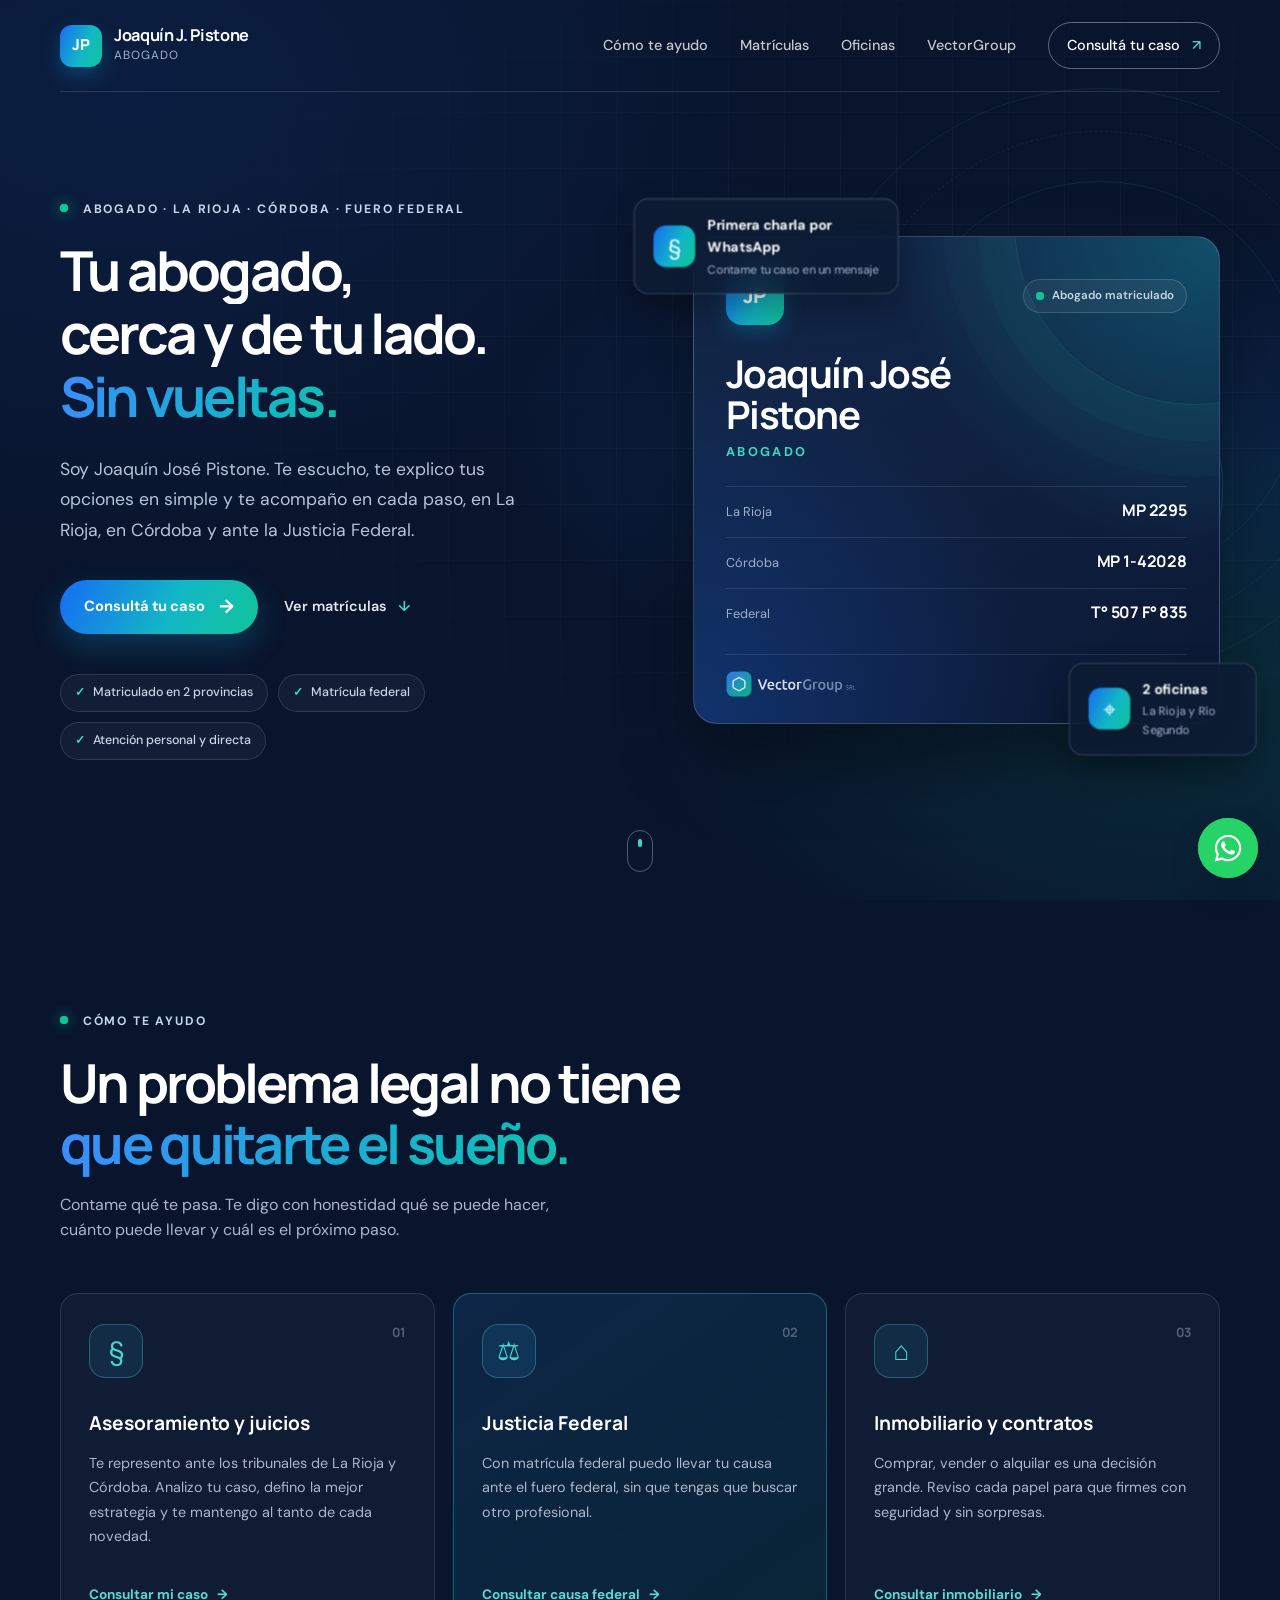
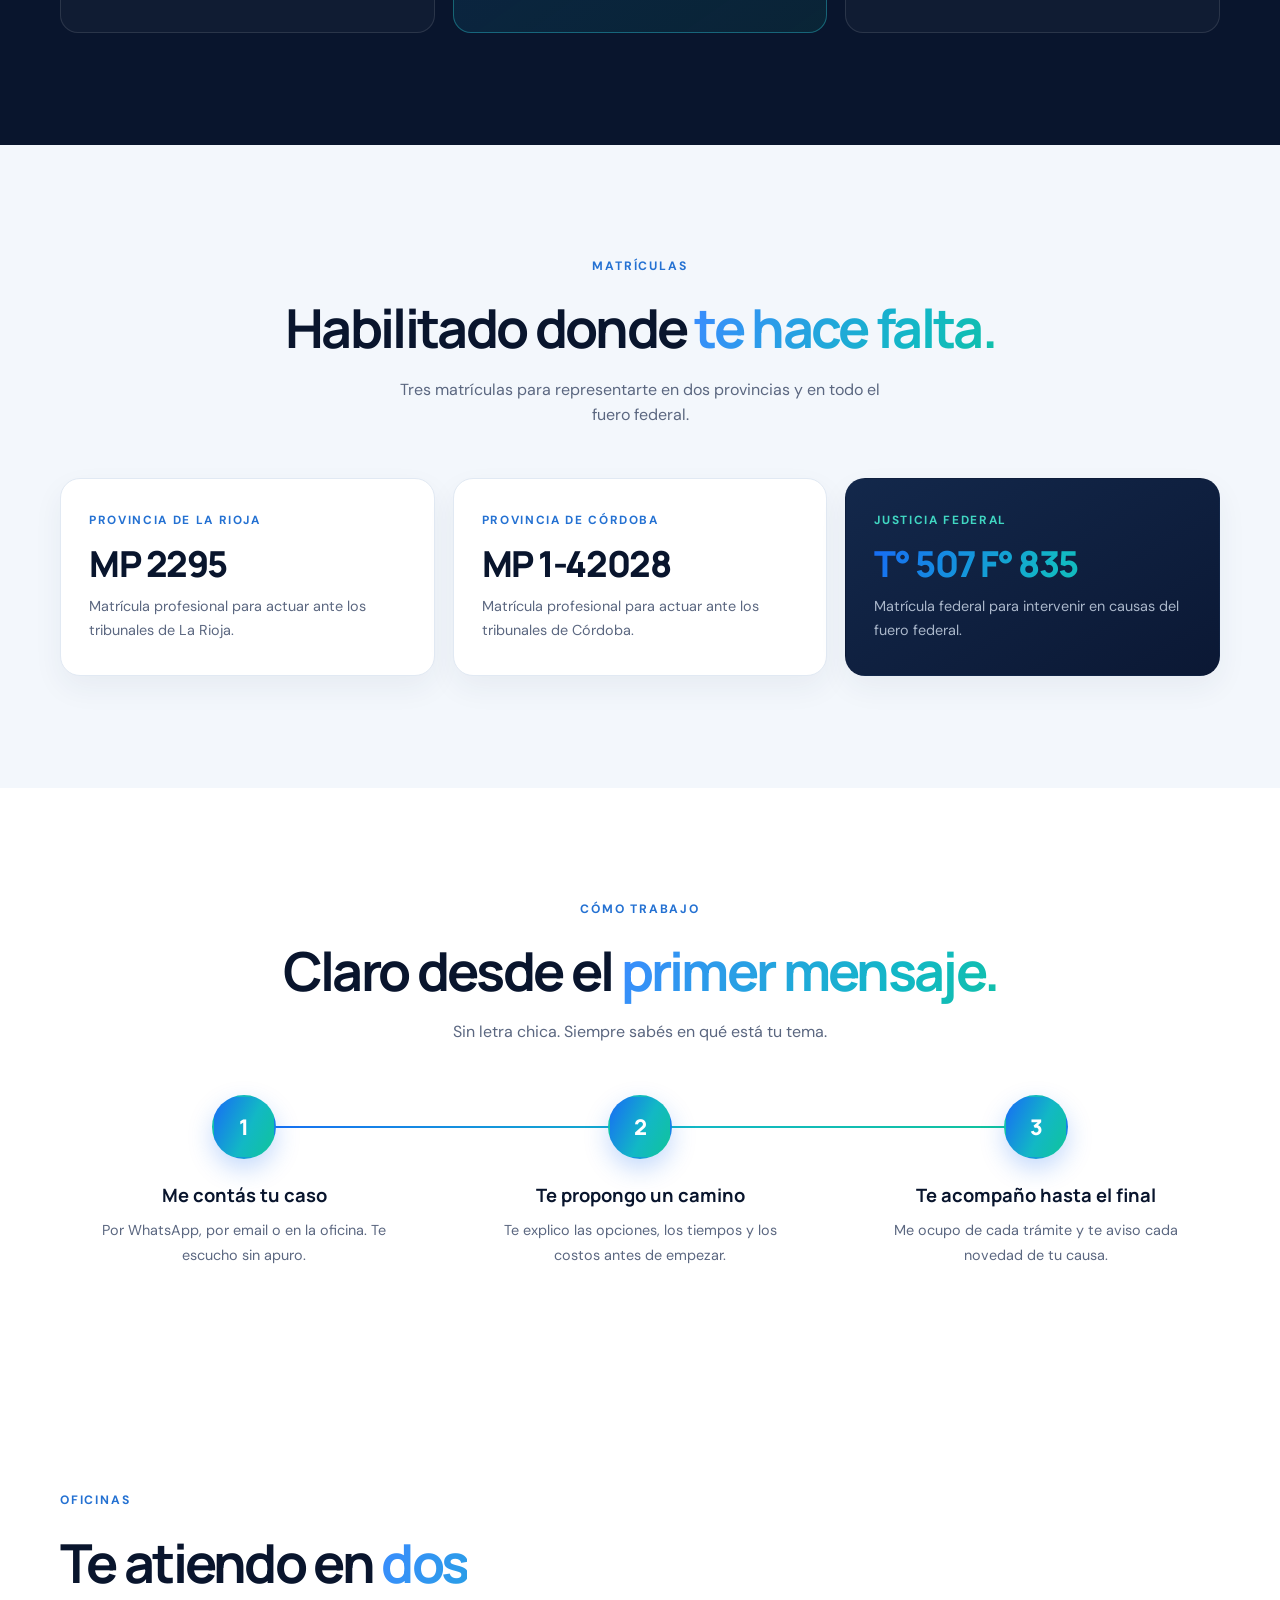
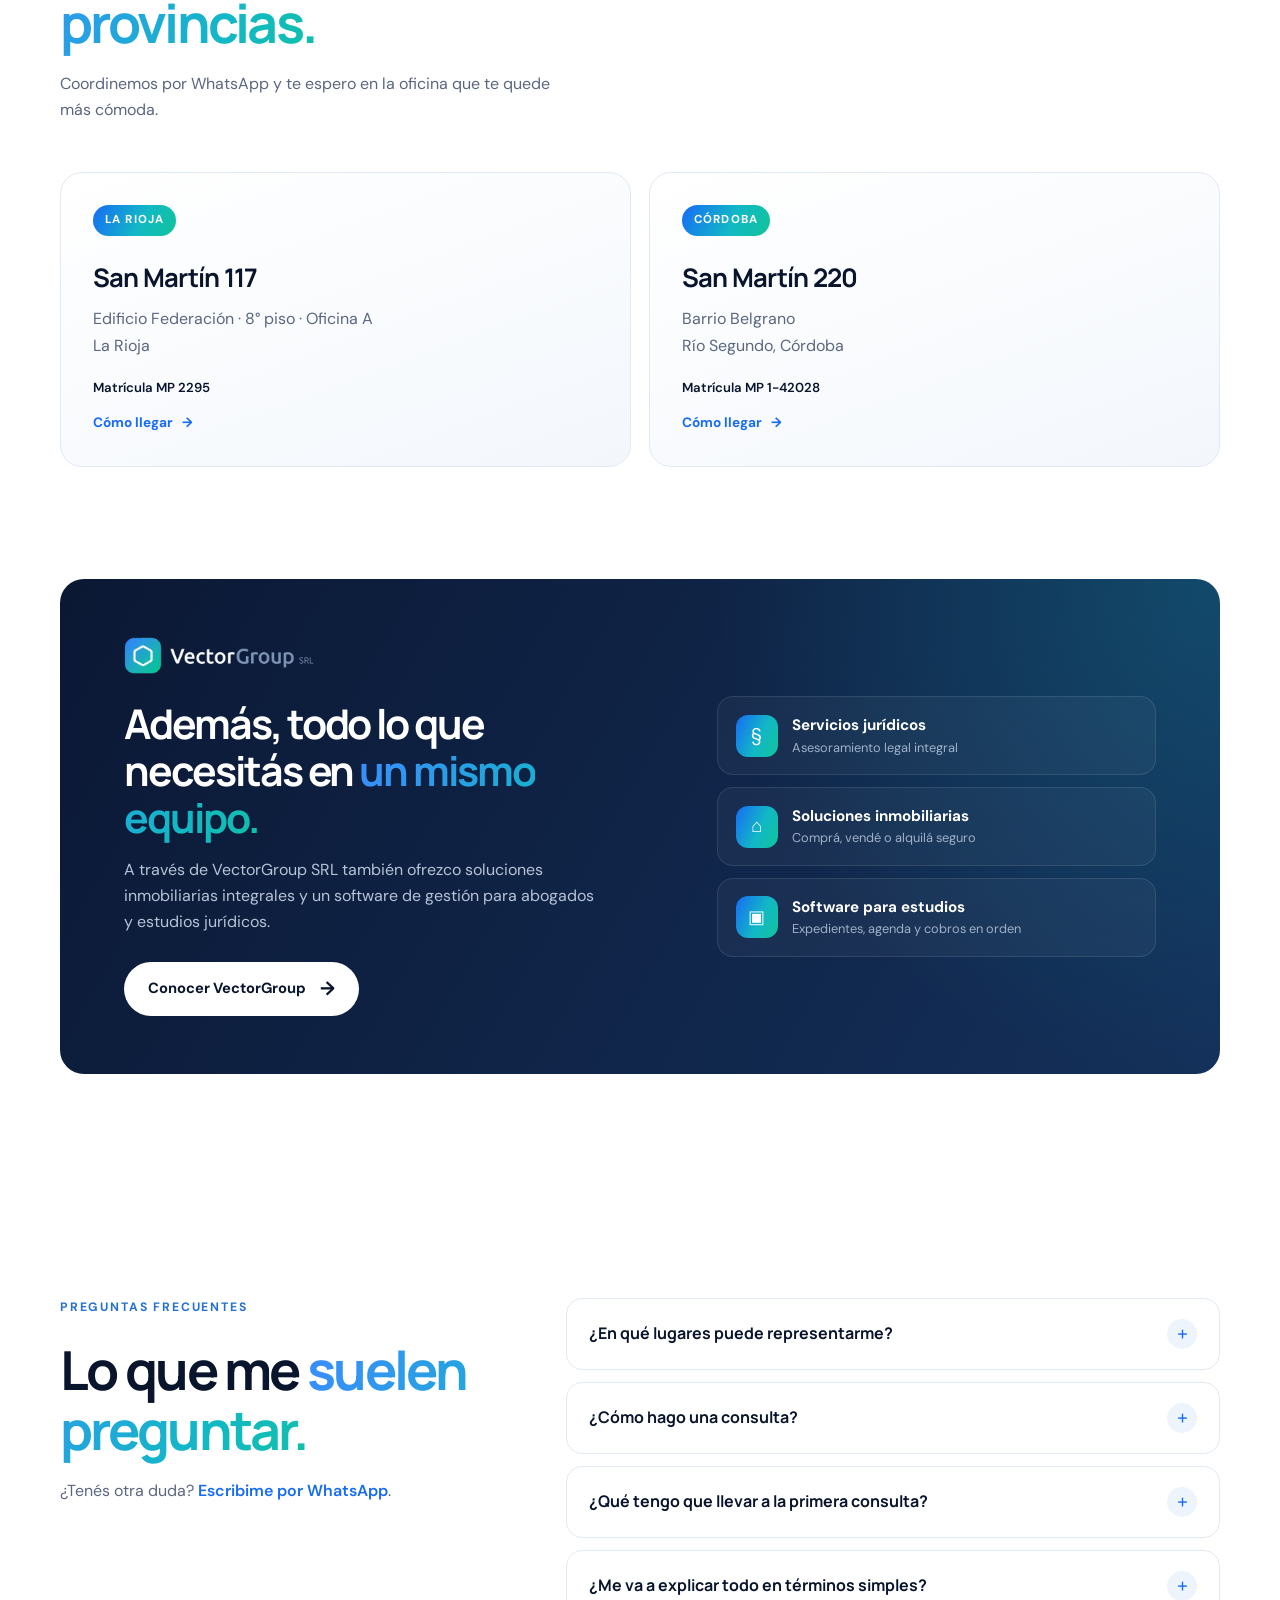
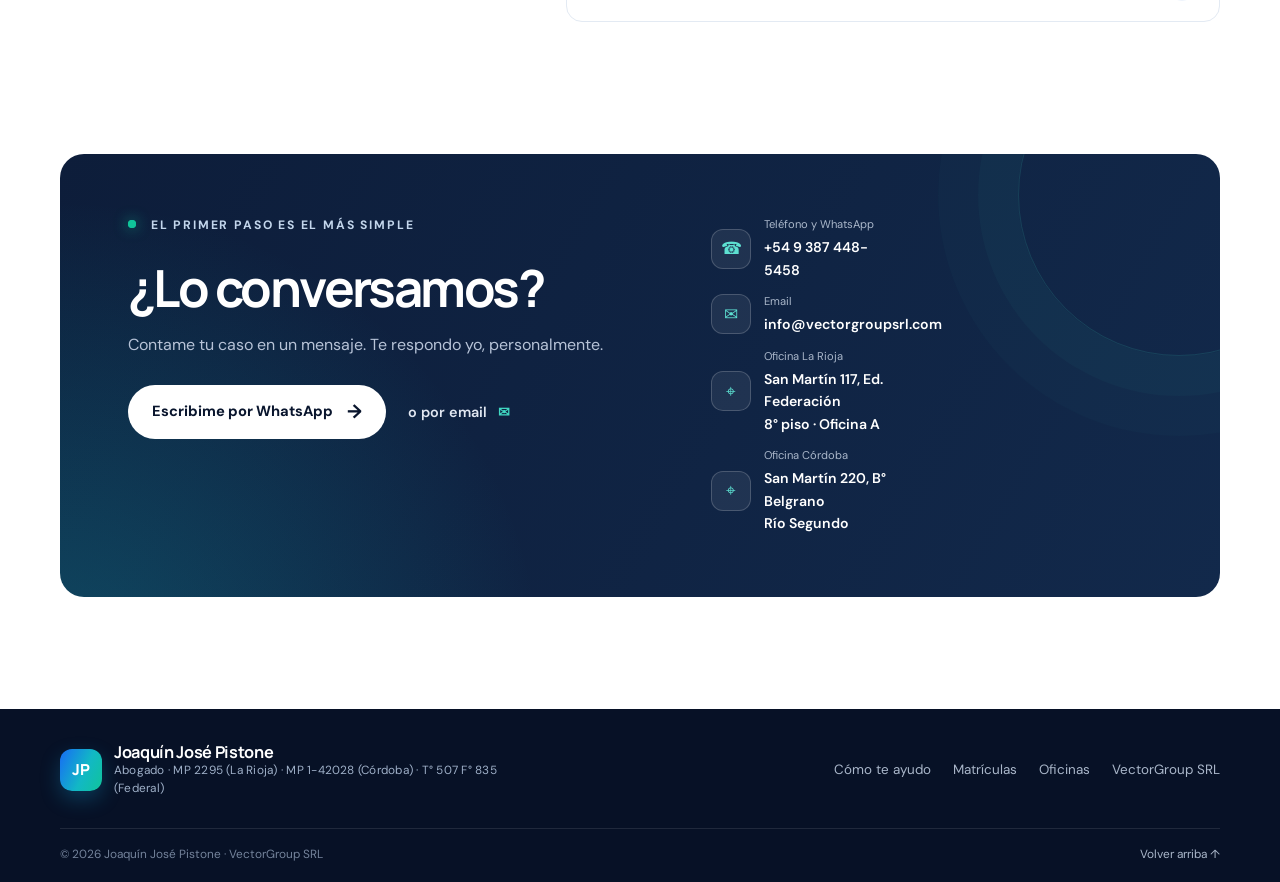
==== commit 1ff9b111: "Portada personal del Dr. Joaquín José Pistone y VectorGroup como página secundaria - index.html: pág" ====
--- a/index.html
+++ b/index.html
@@ -4,15 +4,15 @@
   <meta charset="utf-8">
   <meta name="viewport" content="width=device-width, initial-scale=1">
   <meta name="theme-color" content="#09152d">
-  <title>VectorGroup SRL | Estudio jurídico, inmobiliaria y software legal en Salta</title>
-  <meta name="description" content="Lo legal y lo inmobiliario, resuelto. Abogados, gestión inmobiliaria y software para estudios jurídicos en un mismo equipo en Salta. Contanos tu caso por WhatsApp.">
+  <title>Dr. Joaquín José Pistone | Abogado en La Rioja, Córdoba y fuero federal</title>
+  <meta name="description" content="Joaquín José Pistone, abogado matriculado en La Rioja (MP 2295), Córdoba (MP 1-42028) y Justicia Federal (T° 507 F° 835). Oficinas en La Rioja y Río Segundo. Consultá tu caso por WhatsApp.">
   <link rel="canonical" href="https://www.vectorgroupsrl.com/">
 
-  <meta property="og:type" content="website">
+  <meta property="og:type" content="profile">
   <meta property="og:locale" content="es_AR">
-  <meta property="og:site_name" content="VectorGroup SRL">
-  <meta property="og:title" content="VectorGroup SRL | Tu aliado legal e inmobiliario">
-  <meta property="og:description" content="Asesoramiento jurídico, soluciones inmobiliarias y software de gestión para estudios jurídicos. Salta, Argentina.">
+  <meta property="og:site_name" content="Dr. Joaquín José Pistone">
+  <meta property="og:title" content="Dr. Joaquín José Pistone | Abogado">
+  <meta property="og:description" content="Abogado matriculado en La Rioja, Córdoba y Justicia Federal. Te explico todo en simple y te acompaño en cada paso.">
   <meta property="og:url" content="https://www.vectorgroupsrl.com/">
   <meta property="og:image" content="https://www.vectorgroupsrl.com/assets/img/og-image.jpg">
   <meta property="og:image:width" content="1200">
@@ -26,34 +26,79 @@
   <link rel="preconnect" href="https://fonts.googleapis.com">
   <link rel="preconnect" href="https://fonts.gstatic.com" crossorigin>
   <link rel="stylesheet" href="https://fonts.googleapis.com/css2?family=DM+Sans:wght@400;500;600;700&family=Manrope:wght@400;500;600;700;800&display=swap">
-  <link rel="preload" as="image" href="assets/img/recepcion.webp" type="image/webp">
   <link rel="stylesheet" href="styles.css">
   <script>document.documentElement.classList.add("js");</script>
   <script src="script.js" defer></script>
 
   <script type="application/ld+json">
   {
-    "@context": "https://schema.org",
-    "@type": "LegalService",
-    "name": "VectorGroup SRL",
-    "description": "Estudio jurídico integral e inmobiliario. Software de gestión para estudios jurídicos.",
-    "url": "https://www.vectorgroupsrl.com/",
-    "logo": "https://www.vectorgroupsrl.com/assets/img/icon-512.png",
-    "image": "https://www.vectorgroupsrl.com/assets/img/og-image.jpg",
-    "email": "info@vectorgroupsrl.com",
-    "telephone": "+54 9 387 448-5458",
-    "address": {
-      "@type": "PostalAddress",
-      "streetAddress": "San Martín 117, Edificio Federación, Piso 8, Oficina A",
-      "addressLocality": "Salta",
-      "addressRegion": "Salta",
-      "addressCountry": "AR"
+  "@context": "https://schema.org",
+  "@graph": [
+    {
+      "@type": "Person",
+      "@id": "https://www.vectorgroupsrl.com/#joaquin",
+      "name": "Joaquín José Pistone",
+      "jobTitle": "Abogado",
+      "telephone": "+54 9 387 448-5458",
+      "email": "info@vectorgroupsrl.com",
+      "url": "https://www.vectorgroupsrl.com/",
+      "worksFor": {
+        "@type": "Organization",
+        "name": "VectorGroup SRL",
+        "url": "https://www.vectorgroupsrl.com/vectorgroup"
+      },
+      "hasCredential": [
+        {
+          "@type": "EducationalOccupationalCredential",
+          "name": "Matrícula profesional La Rioja MP 2295"
+        },
+        {
+          "@type": "EducationalOccupationalCredential",
+          "name": "Matrícula profesional Córdoba MP 1-42028"
+        },
+        {
+          "@type": "EducationalOccupationalCredential",
+          "name": "Matrícula Federal T° 507 F° 835"
+        }
+      ]
     },
-    "areaServed": "AR"
-  }
+    {
+      "@type": "Attorney",
+      "name": "Joaquín José Pistone · Abogado · La Rioja",
+      "founder": {
+        "@id": "https://www.vectorgroupsrl.com/#joaquin"
+      },
+      "telephone": "+54 9 387 448-5458",
+      "image": "https://www.vectorgroupsrl.com/assets/img/og-image.jpg",
+      "address": {
+        "@type": "PostalAddress",
+        "streetAddress": "San Martín 117, Edificio Federación, Piso 8, Oficina A",
+        "addressLocality": "La Rioja",
+        "addressRegion": "La Rioja",
+        "addressCountry": "AR"
+      }
+    },
+    {
+      "@type": "Attorney",
+      "name": "Joaquín José Pistone · Abogado · Córdoba",
+      "founder": {
+        "@id": "https://www.vectorgroupsrl.com/#joaquin"
+      },
+      "telephone": "+54 9 387 448-5458",
+      "image": "https://www.vectorgroupsrl.com/assets/img/og-image.jpg",
+      "address": {
+        "@type": "PostalAddress",
+        "streetAddress": "San Martín 220, B° Belgrano",
+        "addressLocality": "Río Segundo",
+        "addressRegion": "Córdoba",
+        "addressCountry": "AR"
+      }
+    }
+  ]
+}
   </script>
   <script type="application/ld+json">
-  {"@context": "https://schema.org", "@type": "FAQPage", "mainEntity": [{"@type": "Question", "name": "¿Cómo hago una consulta?", "acceptedAnswer": {"@type": "Answer", "text": "Escribinos por WhatsApp al +54 9 387 448-5458, mandanos un email a info@vectorgroupsrl.com o acercate a la oficina en San Martín 117, Edificio Federación, piso 8, oficina A, en Salta."}}, {"@type": "Question", "name": "¿Qué necesito tener a mano para la primera consulta?", "acceptedAnswer": {"@type": "Answer", "text": "Con que nos cuentes tu situación alcanza para empezar. Si tenés documentos (contratos, escrituras, notificaciones), traelos o mandanos una foto. Nos ayudan a orientarte mejor."}}, {"@type": "Question", "name": "¿El software sirve para un abogado que trabaja solo?", "acceptedAnswer": {"@type": "Answer", "text": "Sí. Está pensado tanto para abogados independientes como para estudios jurídicos. Pedí una demo y vemos juntos si se adapta a tu forma de trabajar."}}, {"@type": "Question", "name": "¿Me van a explicar las cosas en simple?", "acceptedAnswer": {"@type": "Answer", "text": "Siempre. Te explicamos tus opciones sin tecnicismos, para que tomes cada decisión sabiendo qué implica."}}]}
+  {"@context": "https://schema.org", "@type": "FAQPage", "mainEntity": [{"@type": "Question", "name": "¿En qué lugares puede representarme?", "acceptedAnswer": {"@type": "Answer", "text": "Estoy matriculado en La Rioja (MP 2295), en Córdoba (MP 1-42028) y en la Justicia Federal (T° 507 F° 835). Puedo intervenir en causas ante los tribunales de esas provincias y en el fuero federal."}}, {"@type": "Question", "name": "¿Cómo hago una consulta?", "acceptedAnswer": {"@type": "Answer", "text": "Escribime por WhatsApp al +54 9 387 448-5458 o por email a info@vectorgroupsrl.com. También podés acercarte a mis oficinas en La Rioja o en Río Segundo, Córdoba."}}, {"@type": "Question", "name": "¿Qué tengo que llevar a la primera consulta?", "acceptedAnswer": {"@type": "Answer", "text": "Con que me cuentes tu situación alcanza para empezar. Si tenés documentos (contratos, notificaciones, escrituras), traelos o mandame una foto: me ayudan a orientarte mejor."}}, {"@type": "Question", "name": "¿Me va a explicar todo en términos simples?", "acceptedAnswer": {"@type": "Answer", "text": "Siempre. Te explico tus opciones sin tecnicismos, con tiempos y costos claros, para que cada decisión la tomes sabiendo qué implica."}}]}
   </script>
 </head>
 <body>
@@ -62,18 +107,19 @@
 
   <header class="site-header">
     <div class="container nav-wrap">
-      <a class="brand" href="#inicio" aria-label="VectorGroup SRL, inicio">
-        <img src="assets/img/logo-vectorgroup-light.webp" alt="VectorGroup SRL" width="520" height="102">
+      <a class="brand brand-person" href="#inicio" aria-label="Joaquín José Pistone, abogado, inicio">
+        <span class="monogram" aria-hidden="true">JP</span>
+        <span class="brand-text"><strong>Joaquín J. Pistone</strong><small>Abogado</small></span>
       </a>
       <button class="menu-toggle" type="button" aria-expanded="false" aria-controls="main-nav" aria-label="Abrir menú">
         <span></span><span></span><span></span>
       </button>
       <nav class="main-nav" id="main-nav" aria-label="Navegación principal">
-        <a href="#servicios">Servicios</a>
-        <a href="#software">Software</a>
-        <a href="#proceso">Cómo trabajamos</a>
-        <a href="#nosotros">Nosotros</a>
-        <a class="nav-cta" href="#contacto">Contanos tu caso <span aria-hidden="true">↗</span></a>
+        <a href="#areas">Cómo te ayudo</a>
+        <a href="#matriculas">Matrículas</a>
+        <a href="#oficinas">Oficinas</a>
+        <a href="vectorgroup.html">VectorGroup</a>
+        <a class="nav-cta" href="#contacto">Consultá tu caso <span aria-hidden="true">↗</span></a>
       </nav>
     </div>
   </header>
@@ -84,109 +130,114 @@
       <div class="hero-grid-bg" aria-hidden="true"></div>
       <div class="container hero-grid">
         <div class="hero-copy">
-          <p class="eyebrow hero-in d0"><span class="eyebrow-dot"></span> Estudio jurídico · Inmobiliaria · Tecnología</p>
+          <p class="eyebrow hero-in d0"><span class="eyebrow-dot"></span> Abogado · La Rioja · Córdoba · Fuero federal</p>
           <h1 class="hero-title">
-            <span class="line"><span class="hero-in d1">Lo legal y lo</span></span>
-            <span class="line"><span class="hero-in d2">inmobiliario, resuelto.</span></span>
-            <span class="line"><span class="hero-in gradient-text d3">Vos avanzá tranquilo.</span></span>
+            <span class="line"><span class="hero-in d1">Tu abogado,</span></span>
+            <span class="line"><span class="hero-in d2">cerca y de tu lado.</span></span>
+            <span class="line"><span class="hero-in gradient-text d3">Sin vueltas.</span></span>
           </h1>
-          <p class="hero-lead hero-in d4">Abogados, gestión inmobiliaria y software propio en un mismo equipo. Te explicamos todo en simple y te acompañamos hasta el final.</p>
+          <p class="hero-lead hero-in d4">Soy Joaquín José Pistone. Te escucho, te explico tus opciones en simple y te acompaño en cada paso, en La Rioja, en Córdoba y ante la Justicia Federal.</p>
           <div class="hero-actions hero-in d5">
-            <a class="button button-primary magnetic" href="https://wa.me/5493874485458?text=Hola%2C%20quiero%20hacer%20una%20consulta%20desde%20la%20web." target="_blank" rel="noopener noreferrer" data-track="hero-whatsapp">Contanos tu caso <span class="btn-arrow" aria-hidden="true">→</span></a>
-            <a class="text-link" href="#servicios">Ver cómo te ayudamos <span aria-hidden="true">↓</span></a>
-          </div>
-          <ul class="trust-chips hero-in d6" aria-label="Por qué elegirnos">
-            <li><span aria-hidden="true">✓</span> Abogado matriculado</li>
-            <li><span aria-hidden="true">✓</span> Oficina en el centro de Salta</li>
-            <li><span aria-hidden="true">✓</span> Atención personalizada</li>
+            <a class="button button-primary magnetic" href="https://wa.me/5493874485458?text=Hola%20Dr.%20Pistone%2C%20quiero%20hacer%20una%20consulta." target="_blank" rel="noopener noreferrer">Consultá tu caso <span class="btn-arrow" aria-hidden="true">→</span></a>
+            <a class="text-link" href="#matriculas">Ver matrículas <span aria-hidden="true">↓</span></a>
+          </div>
+          <ul class="trust-chips hero-in d6" aria-label="Por qué elegirme">
+            <li><span aria-hidden="true">✓</span> Matriculado en 2 provincias</li>
+            <li><span aria-hidden="true">✓</span> Matrícula federal</li>
+            <li><span aria-hidden="true">✓</span> Atención personal y directa</li>
           </ul>
         </div>
         <div class="hero-visual hero-in d3">
           <div class="tilt" data-tilt>
-            <div class="hero-image-frame">
-              <img src="assets/img/recepcion.webp" alt="Recepción de la oficina de VectorGroup SRL" width="1200" height="600" fetchpriority="high">
+            <article class="id-card" aria-label="Credencial profesional">
               <span class="frame-shine" aria-hidden="true"></span>
-            </div>
+              <div class="id-card-top">
+                <span class="monogram monogram-lg" aria-hidden="true">JP</span>
+                <span class="id-badge"><span class="caption-dot"></span> Abogado matriculado</span>
+              </div>
+              <p class="id-name">Joaquín José<br>Pistone</p>
+              <p class="id-role">Abogado</p>
+              <dl class="id-list">
+                <div><dt>La Rioja</dt><dd>MP 2295</dd></div>
+                <div><dt>Córdoba</dt><dd>MP 1-42028</dd></div>
+                <div><dt>Federal</dt><dd>T° 507 F° 835</dd></div>
+              </dl>
+              <div class="id-foot">
+                <img src="assets/img/logo-vectorgroup-light.webp" alt="VectorGroup SRL" width="520" height="102">
+              </div>
+            </article>
             <div class="hero-float-card float-a">
               <span class="float-icon" aria-hidden="true">§</span>
-              <span><strong>Asesoramiento legal</strong><small>Claro, cercano y sin vueltas</small></span>
+              <span><strong>Primera charla por WhatsApp</strong><small>Contame tu caso en un mensaje</small></span>
             </div>
             <div class="hero-float-card float-b">
-              <span class="float-icon" aria-hidden="true">⌂</span>
-              <span><strong>Gestión inmobiliaria</strong><small>Comprá, vendé o alquilá seguro</small></span>
+              <span class="float-icon" aria-hidden="true">⌖</span>
+              <span><strong>2 oficinas</strong><small>La Rioja y Río Segundo</small></span>
             </div>
           </div>
           <div class="hero-orbit orbit-one" aria-hidden="true"></div>
           <div class="hero-orbit orbit-two" aria-hidden="true"></div>
         </div>
       </div>
-      <a class="scroll-cue" href="#servicios" aria-label="Bajar a servicios"><span></span></a>
-    </section>
-
-    <section class="services section-pad" id="servicios">
+      <a class="scroll-cue" href="#areas" aria-label="Bajar a cómo te ayudo"><span></span></a>
+    </section>
+
+    <section class="services section-pad" id="areas">
       <div class="container">
         <div class="section-heading reveal">
-          <p class="eyebrow"><span class="eyebrow-dot"></span> En qué te ayudamos</p>
-          <h2>Un solo equipo para<br><span>todo lo que importa.</span></h2>
-          <p>Elegí por dónde empezar. Te respondemos personalmente y te decimos cuál es el próximo paso.</p>
+          <p class="eyebrow"><span class="eyebrow-dot"></span> Cómo te ayudo</p>
+          <h2>Un problema legal no tiene<br><span>que quitarte el sueño.</span></h2>
+          <p>Contame qué te pasa. Te digo con honestidad qué se puede hacer, cuánto puede llevar y cuál es el próximo paso.</p>
         </div>
         <div class="service-cards stagger">
           <article class="service-card spotlight reveal">
             <div class="service-number">01</div>
             <div class="service-icon" aria-hidden="true">§</div>
-            <h3>Servicios jurídicos</h3>
-            <p>Un problema legal no tiene que quitarte el sueño. Analizamos tu caso, te explicamos tus opciones en simple y lo llevamos adelante con vos.</p>
-            <a class="card-link" href="https://wa.me/5493874485458?text=Hola%2C%20quiero%20hacer%20una%20consulta%20legal." target="_blank" rel="noopener noreferrer">Hacer una consulta legal <span aria-hidden="true">→</span></a>
+            <h3>Asesoramiento y juicios</h3>
+            <p>Te represento ante los tribunales de La Rioja y Córdoba. Analizo tu caso, defino la mejor estrategia y te mantengo al tanto de cada novedad.</p>
+            <a class="card-link" href="https://wa.me/5493874485458?text=Hola%20Dr.%20Pistone%2C%20necesito%20asesoramiento%20legal." target="_blank" rel="noopener noreferrer">Consultar mi caso <span aria-hidden="true">→</span></a>
           </article>
           <article class="service-card service-card-featured spotlight reveal">
             <div class="service-number">02</div>
-            <div class="service-icon" aria-hidden="true">⌂</div>
-            <h3>Soluciones inmobiliarias</h3>
-            <p>Comprar, vender o alquilar es una decisión grande. Revisamos cada papel para que firmes con seguridad y sin sorpresas.</p>
-            <a class="card-link" href="https://wa.me/5493874485458?text=Hola%2C%20quiero%20hacer%20una%20consulta%20inmobiliaria." target="_blank" rel="noopener noreferrer">Hacer una consulta inmobiliaria <span aria-hidden="true">→</span></a>
+            <div class="service-icon" aria-hidden="true">⚖</div>
+            <h3>Justicia Federal</h3>
+            <p>Con matrícula federal puedo llevar tu causa ante el fuero federal, sin que tengas que buscar otro profesional.</p>
+            <a class="card-link" href="https://wa.me/5493874485458?text=Hola%20Dr.%20Pistone%2C%20tengo%20una%20consulta%20sobre%20una%20causa%20federal." target="_blank" rel="noopener noreferrer">Consultar causa federal <span aria-hidden="true">→</span></a>
           </article>
           <article class="service-card spotlight reveal">
             <div class="service-number">03</div>
-            <div class="service-icon" aria-hidden="true">▣</div>
-            <h3>Software para estudios</h3>
-            <p>Expedientes, agenda, vencimientos y cobros en un solo lugar. Menos planillas y más tiempo para tus clientes.</p>
-            <a class="card-link" href="#software">Ver el software <span aria-hidden="true">→</span></a>
-          </article>
-        </div>
-      </div>
-    </section>
-
-    <section class="software section-pad" id="software">
-      <div class="container software-grid">
-        <div class="software-copy reveal">
-          <p class="eyebrow eyebrow-dark">Para abogados y estudios jurídicos</p>
-          <h2>¿Vencimientos en un Excel y expedientes <span>en carpetas?</span></h2>
-          <p class="section-lead">Un plazo que se pasa cuesta caro. Nuestro software ordena tu estudio para que cada audiencia, cada vencimiento y cada cobro estén bajo control.</p>
-          <div class="feature-list stagger">
-            <article class="feature reveal">
-              <span class="feature-icon" aria-hidden="true">▤</span>
-              <div><h3>Expedientes y clientes</h3><p>Encontrá cualquier caso en segundos. Toda la información, en un solo lugar.</p></div>
-            </article>
-            <article class="feature reveal">
-              <span class="feature-icon" aria-hidden="true">◷</span>
-              <div><h3>Agenda y vencimientos</h3><p>Recordatorios de audiencias y plazos para que nada se te pase.</p></div>
-            </article>
-            <article class="feature reveal">
-              <span class="feature-icon" aria-hidden="true">$</span>
-              <div><h3>Facturación y reportes</h3><p>Sabé quién te debe, cuánto cobraste y cómo crece tu estudio.</p></div>
-            </article>
-          </div>
-          <div class="cta-row">
-            <a class="button button-dark magnetic" href="https://wa.me/5493874485458?text=Hola%2C%20quiero%20ver%20una%20demo%20del%20software%20para%20estudios%20jur%C3%ADdicos." target="_blank" rel="noopener noreferrer" data-track="software-demo">Quiero ver una demo <span class="btn-arrow" aria-hidden="true">→</span></a>
-            <small class="cta-note">Sin compromiso. Te lo mostramos con tus propios casos.</small>
-          </div>
-        </div>
-        <div class="software-art reveal">
-          <div class="art-glow" aria-hidden="true"></div>
-          <div class="tilt" data-tilt>
-            <img src="assets/img/software-gestion.webp" width="900" height="900" loading="lazy" decoding="async" alt="Software de gestión VectorGroup para estudios jurídicos en computadora y celular">
-          </div>
-          <div class="art-caption"><span class="caption-dot"></span> Más control para tu estudio</div>
+            <div class="service-icon" aria-hidden="true">⌂</div>
+            <h3>Inmobiliario y contratos</h3>
+            <p>Comprar, vender o alquilar es una decisión grande. Reviso cada papel para que firmes con seguridad y sin sorpresas.</p>
+            <a class="card-link" href="https://wa.me/5493874485458?text=Hola%20Dr.%20Pistone%2C%20quiero%20hacer%20una%20consulta%20inmobiliaria." target="_blank" rel="noopener noreferrer">Consultar inmobiliario <span aria-hidden="true">→</span></a>
+          </article>
+        </div>
+      </div>
+    </section>
+
+    <section class="credentials section-pad" id="matriculas">
+      <div class="container">
+        <div class="section-heading section-heading-center reveal">
+          <p class="eyebrow eyebrow-dark">Matrículas</p>
+          <h2>Habilitado donde <span>te hace falta.</span></h2>
+          <p>Tres matrículas para representarte en dos provincias y en todo el fuero federal.</p>
+        </div>
+        <div class="cred-cards stagger">
+          <article class="cred-card spotlight reveal">
+            <span class="cred-kicker">Provincia de La Rioja</span>
+            <strong class="cred-number">MP 2295</strong>
+            <p>Matrícula profesional para actuar ante los tribunales de La Rioja.</p>
+          </article>
+          <article class="cred-card spotlight reveal">
+            <span class="cred-kicker">Provincia de Córdoba</span>
+            <strong class="cred-number">MP 1-42028</strong>
+            <p>Matrícula profesional para actuar ante los tribunales de Córdoba.</p>
+          </article>
+          <article class="cred-card cred-card-featured spotlight reveal">
+            <span class="cred-kicker">Justicia Federal</span>
+            <strong class="cred-number">T° 507 F° 835</strong>
+            <p>Matrícula federal para intervenir en causas del fuero federal.</p>
+          </article>
         </div>
       </div>
     </section>
@@ -194,49 +245,69 @@
     <section class="process section-pad" id="proceso">
       <div class="container">
         <div class="section-heading section-heading-center reveal">
-          <p class="eyebrow eyebrow-dark">Cómo trabajamos</p>
-          <h2>Simple, claro y <span>en tres pasos.</span></h2>
-          <p>Sin vueltas ni letra chica. Siempre sabés en qué está tu tema.</p>
+          <p class="eyebrow eyebrow-dark">Cómo trabajo</p>
+          <h2>Claro desde el <span>primer mensaje.</span></h2>
+          <p>Sin letra chica. Siempre sabés en qué está tu tema.</p>
         </div>
         <ol class="steps stagger">
           <li class="step reveal">
             <span class="step-num">1</span>
-            <h3>Nos contás tu caso</h3>
-            <p>Por WhatsApp, por email o en nuestra oficina. Te escuchamos sin apuro.</p>
+            <h3>Me contás tu caso</h3>
+            <p>Por WhatsApp, por email o en la oficina. Te escucho sin apuro.</p>
           </li>
           <li class="step reveal">
             <span class="step-num">2</span>
-            <h3>Te proponemos un camino</h3>
-            <p>Analizamos tu situación y te explicamos las opciones, los tiempos y los costos.</p>
+            <h3>Te propongo un camino</h3>
+            <p>Te explico las opciones, los tiempos y los costos antes de empezar.</p>
           </li>
           <li class="step reveal">
             <span class="step-num">3</span>
-            <h3>Te acompañamos hasta el final</h3>
-            <p>Nos ocupamos de cada trámite y te mantenemos al tanto en cada paso.</p>
+            <h3>Te acompaño hasta el final</h3>
+            <p>Me ocupo de cada trámite y te aviso cada novedad de tu causa.</p>
           </li>
         </ol>
       </div>
     </section>
 
-    <section class="values section-pad" id="nosotros">
-      <div class="container values-grid">
-        <div class="values-visual reveal">
-          <div class="tilt" data-tilt>
-            <img src="assets/img/nueva-identidad.webp" width="900" height="900" loading="lazy" decoding="async" alt="La evolución de Vector a VectorGroup SRL: misma esencia, nueva identidad">
-          </div>
-          <div class="values-stamp"><span>VG</span><small>Misma esencia,<br>nueva identidad</small></div>
-        </div>
-        <div class="values-copy reveal">
-          <p class="eyebrow eyebrow-dark">Quiénes somos</p>
-          <h2>Crecimos para<br><span>acompañarte mejor.</span></h2>
-          <p class="section-lead">Antes fuimos Vector, Estudio Jurídico Integral e Inmobiliario. Hoy somos VectorGroup SRL: el mismo equipo y el mismo compromiso, ahora con tecnología propia.</p>
-          <div class="values-list stagger">
-            <div class="reveal"><span class="value-check">✓</span><p><strong>Confianza</strong><small>Nos respaldan la experiencia y la ética.</small></p></div>
-            <div class="reveal"><span class="value-check">✓</span><p><strong>Compromiso</strong><small>Acompañamos cada paso de tu proyecto.</small></p></div>
-            <div class="reveal"><span class="value-check">✓</span><p><strong>Profesionalismo</strong><small>Soluciones legales e inmobiliarias integrales.</small></p></div>
-            <div class="reveal"><span class="value-check">✓</span><p><strong>Innovación</strong><small>Evolucionamos para darte un mejor servicio.</small></p></div>
-          </div>
-        </div>
+    <section class="offices section-pad" id="oficinas">
+      <div class="container">
+        <div class="section-heading reveal">
+          <p class="eyebrow eyebrow-dark">Oficinas</p>
+          <h2>Te atiendo en <span>dos provincias.</span></h2>
+          <p>Coordinemos por WhatsApp y te espero en la oficina que te quede más cómoda.</p>
+        </div>
+        <div class="office-cards stagger">
+          <a class="office-card spotlight reveal" href="https://www.google.com/maps/search/?api=1&amp;query=San+Mart%C3%ADn+117%2C+La+Rioja%2C+Argentina" target="_blank" rel="noopener noreferrer">
+            <span class="office-tag">La Rioja</span>
+            <h3>San Martín 117</h3>
+            <p>Edificio Federación · 8° piso · Oficina A<br>La Rioja</p>
+            <span class="office-meta">Matrícula MP 2295</span>
+            <span class="card-link">Cómo llegar <span aria-hidden="true">→</span></span>
+          </a>
+          <a class="office-card spotlight reveal" href="https://www.google.com/maps/search/?api=1&amp;query=San+Mart%C3%ADn+220%2C+R%C3%ADo+Segundo%2C+C%C3%B3rdoba%2C+Argentina" target="_blank" rel="noopener noreferrer">
+            <span class="office-tag">Córdoba</span>
+            <h3>San Martín 220</h3>
+            <p>Barrio Belgrano<br>Río Segundo, Córdoba</p>
+            <span class="office-meta">Matrícula MP 1-42028</span>
+            <span class="card-link">Cómo llegar <span aria-hidden="true">→</span></span>
+          </a>
+        </div>
+      </div>
+    </section>
+
+    <section class="vg-band section-pad" id="vectorgroup">
+      <div class="container vg-panel reveal">
+        <div class="vg-copy">
+          <img class="vg-logo" src="assets/img/logo-vectorgroup-light.webp" alt="VectorGroup SRL" width="520" height="102" loading="lazy" decoding="async">
+          <h2>Además, todo lo que necesitás en <span class="gradient-text">un mismo equipo.</span></h2>
+          <p>A través de VectorGroup SRL también ofrezco soluciones inmobiliarias integrales y un software de gestión para abogados y estudios jurídicos.</p>
+          <a class="button button-light magnetic" href="vectorgroup.html">Conocer VectorGroup <span class="btn-arrow" aria-hidden="true">→</span></a>
+        </div>
+        <ul class="vg-list stagger">
+          <li class="reveal"><span class="vg-icon" aria-hidden="true">§</span><span><strong>Servicios jurídicos</strong><small>Asesoramiento legal integral</small></span></li>
+          <li class="reveal"><span class="vg-icon" aria-hidden="true">⌂</span><span><strong>Soluciones inmobiliarias</strong><small>Comprá, vendé o alquilá seguro</small></span></li>
+          <li class="reveal"><span class="vg-icon" aria-hidden="true">▣</span><span><strong>Software para estudios</strong><small>Expedientes, agenda y cobros en orden</small></span></li>
+        </ul>
       </div>
     </section>
 
@@ -244,25 +315,25 @@
       <div class="container faq-grid">
         <div class="section-heading reveal">
           <p class="eyebrow eyebrow-dark">Preguntas frecuentes</p>
-          <h2>Lo que nos <span>suelen preguntar.</span></h2>
-          <p>¿Tenés otra duda? <a class="inline-link" href="https://wa.me/5493874485458?text=Hola%2C%20quiero%20hacer%20una%20consulta%20desde%20la%20web." target="_blank" rel="noopener noreferrer">Escribinos por WhatsApp</a>.</p>
+          <h2>Lo que me <span>suelen preguntar.</span></h2>
+          <p>¿Tenés otra duda? <a class="inline-link" href="https://wa.me/5493874485458?text=Hola%20Dr.%20Pistone%2C%20quiero%20hacer%20una%20consulta." target="_blank" rel="noopener noreferrer">Escribime por WhatsApp</a>.</p>
         </div>
         <div class="faq-list reveal">
           <details>
-            <summary>¿Cómo hago una consulta?</summary>
-            <p>Escribinos por WhatsApp al +54 9 387 448-5458, mandanos un email a info@vectorgroupsrl.com o acercate a la oficina en San Martín 117, Edificio Federación, piso 8, oficina A, en Salta.</p>
+            <summary>¿En qué lugares puede representarme?</summary>
+            <p>Estoy matriculado en La Rioja (MP 2295), en Córdoba (MP 1-42028) y en la Justicia Federal (T° 507 F° 835). Puedo intervenir en causas ante los tribunales de esas provincias y en el fuero federal.</p>
           </details>
           <details>
-            <summary>¿Qué necesito tener a mano para la primera consulta?</summary>
-            <p>Con que nos cuentes tu situación alcanza para empezar. Si tenés documentos (contratos, escrituras, notificaciones), traelos o mandanos una foto. Nos ayudan a orientarte mejor.</p>
+            <summary>¿Cómo hago una consulta?</summary>
+            <p>Escribime por WhatsApp al +54 9 387 448-5458 o por email a info@vectorgroupsrl.com. También podés acercarte a mis oficinas en La Rioja o en Río Segundo, Córdoba.</p>
           </details>
           <details>
-            <summary>¿El software sirve para un abogado que trabaja solo?</summary>
-            <p>Sí. Está pensado tanto para abogados independientes como para estudios jurídicos. Pedí una demo y vemos juntos si se adapta a tu forma de trabajar.</p>
+            <summary>¿Qué tengo que llevar a la primera consulta?</summary>
+            <p>Con que me cuentes tu situación alcanza para empezar. Si tenés documentos (contratos, notificaciones, escrituras), traelos o mandame una foto: me ayudan a orientarte mejor.</p>
           </details>
           <details>
-            <summary>¿Me van a explicar las cosas en simple?</summary>
-            <p>Siempre. Te explicamos tus opciones sin tecnicismos, para que tomes cada decisión sabiendo qué implica.</p>
+            <summary>¿Me va a explicar todo en términos simples?</summary>
+            <p>Siempre. Te explico tus opciones sin tecnicismos, con tiempos y costos claros, para que cada decisión la tomes sabiendo qué implica.</p>
           </details>
         </div>
       </div>
@@ -273,23 +344,26 @@
         <div class="contact-copy">
           <p class="eyebrow"><span class="eyebrow-dot"></span> El primer paso es el más simple</p>
           <h2>¿Lo conversamos?</h2>
-          <p>Contanos qué necesitás en un mensaje. Te responde una persona del equipo, no un bot.</p>
+          <p>Contame tu caso en un mensaje. Te respondo yo, personalmente.</p>
           <div class="contact-actions">
-            <a class="button button-light magnetic" href="https://wa.me/5493874485458?text=Hola%2C%20quiero%20hacer%20una%20consulta%20desde%20la%20web." target="_blank" rel="noopener noreferrer" data-track="contact-whatsapp">Escribinos por WhatsApp <span class="btn-arrow" aria-hidden="true">→</span></a>
-            <a class="text-link" href="mailto:info@vectorgroupsrl.com?subject=Consulta%20desde%20la%20web">o por email <span aria-hidden="true">✉</span></a>
+            <a class="button button-light magnetic" href="https://wa.me/5493874485458?text=Hola%20Dr.%20Pistone%2C%20quiero%20hacer%20una%20consulta." target="_blank" rel="noopener noreferrer">Escribime por WhatsApp <span class="btn-arrow" aria-hidden="true">→</span></a>
+            <a class="text-link" href="mailto:info@vectorgroupsrl.com?subject=Consulta%20para%20el%20Dr.%20Pistone">o por email <span aria-hidden="true">✉</span></a>
           </div>
         </div>
         <div class="contact-details">
+          <div class="contact-row">
+            <a href="tel:+5493874485458"><span class="contact-icon" aria-hidden="true">☎</span><span><small>Teléfono y WhatsApp</small><strong>+54 9 387 448-5458</strong></span></a>
+            <button class="copy-btn" type="button" data-copy="+54 9 387 448-5458" aria-label="Copiar teléfono">Copiar</button>
+          </div>
           <div class="contact-row">
             <a href="mailto:info@vectorgroupsrl.com"><span class="contact-icon" aria-hidden="true">✉</span><span><small>Email</small><strong>info@vectorgroupsrl.com</strong></span></a>
             <button class="copy-btn" type="button" data-copy="info@vectorgroupsrl.com" aria-label="Copiar email">Copiar</button>
           </div>
           <div class="contact-row">
-            <a href="tel:+5493874485458"><span class="contact-icon" aria-hidden="true">☎</span><span><small>Teléfono y WhatsApp · Joaquín Pistone</small><strong>+54 9 387 448-5458</strong></span></a>
-            <button class="copy-btn" type="button" data-copy="+54 9 387 448-5458" aria-label="Copiar teléfono">Copiar</button>
+            <a href="https://www.google.com/maps/search/?api=1&amp;query=San+Mart%C3%ADn+117%2C+La+Rioja%2C+Argentina" target="_blank" rel="noopener noreferrer"><span class="contact-icon" aria-hidden="true">⌖</span><span><small>Oficina La Rioja</small><strong>San Martín 117, Ed. Federación<br>8° piso · Oficina A</strong></span></a>
           </div>
           <div class="contact-row">
-            <a href="https://www.google.com/maps/search/?api=1&amp;query=San+Mart%C3%ADn+117%2C+Salta%2C+Argentina" target="_blank" rel="noopener noreferrer"><span class="contact-icon" aria-hidden="true">⌖</span><span><small>Oficina · ver en el mapa</small><strong>San Martín 117, Edificio Federación<br>Piso 8 · Oficina A · Salta</strong></span></a>
+            <a href="https://www.google.com/maps/search/?api=1&amp;query=San+Mart%C3%ADn+220%2C+R%C3%ADo+Segundo%2C+C%C3%B3rdoba%2C+Argentina" target="_blank" rel="noopener noreferrer"><span class="contact-icon" aria-hidden="true">⌖</span><span><small>Oficina Córdoba</small><strong>San Martín 220, B° Belgrano<br>Río Segundo</strong></span></a>
           </div>
         </div>
       </div>
@@ -298,29 +372,29 @@
 
   <footer class="site-footer">
     <div class="container footer-main">
-      <a class="footer-brand" href="#inicio">
-        <img src="assets/img/logo-vectorgroup-light.webp" alt="VectorGroup SRL" width="520" height="102" loading="lazy" decoding="async">
+      <a class="brand brand-person footer-person" href="#inicio">
+        <span class="monogram" aria-hidden="true">JP</span>
+        <span class="brand-text"><strong>Joaquín José Pistone</strong><small>Abogado · MP 2295 (La Rioja) · MP 1-42028 (Córdoba) · T° 507 F° 835 (Federal)</small></span>
       </a>
-      <p>Seguimos siendo tu aliado legal e inmobiliario de confianza.</p>
       <nav class="footer-nav" aria-label="Enlaces del pie">
-        <a href="#servicios">Servicios</a>
-        <a href="#software">Software</a>
-        <a href="#preguntas">Preguntas</a>
-        <a href="#contacto">Contacto</a>
+        <a href="#areas">Cómo te ayudo</a>
+        <a href="#matriculas">Matrículas</a>
+        <a href="#oficinas">Oficinas</a>
+        <a href="vectorgroup.html">VectorGroup SRL</a>
       </nav>
     </div>
     <div class="container footer-bottom">
-      <span>© <span id="current-year"></span> VectorGroup SRL. Todos los derechos reservados.</span>
+      <span>© <span id="current-year"></span> Joaquín José Pistone · VectorGroup SRL</span>
       <a href="#inicio">Volver arriba ↑</a>
     </div>
   </footer>
 
   <div class="wa-wrap">
     <p class="wa-bubble" role="status" hidden>
-      ¿Tenés una consulta? <strong>Escribinos, te respondemos.</strong>
+      ¿Tenés una consulta? <strong>Escribime, te respondo yo.</strong>
       <button class="wa-bubble-close" type="button" aria-label="Cerrar mensaje">×</button>
     </p>
-    <a class="whatsapp-float" href="https://wa.me/5493874485458?text=Hola%2C%20quiero%20hacer%20una%20consulta%20desde%20la%20web." target="_blank" rel="noopener noreferrer" aria-label="Escribinos por WhatsApp" data-track="float-whatsapp">
+    <a class="whatsapp-float" href="https://wa.me/5493874485458?text=Hola%20Dr.%20Pistone%2C%20quiero%20hacer%20una%20consulta." target="_blank" rel="noopener noreferrer" aria-label="Escribime por WhatsApp">
       <svg viewBox="0 0 24 24" width="28" height="28" aria-hidden="true"><path fill="currentColor" d="M17.47 14.38c-.3-.15-1.75-.86-2.02-.96-.27-.1-.47-.15-.67.15-.2.3-.77.96-.94 1.16-.17.2-.35.22-.64.07-.3-.15-1.25-.46-2.38-1.47-.88-.79-1.47-1.76-1.65-2.06-.17-.3-.02-.46.13-.6.13-.14.3-.35.45-.52.15-.17.2-.3.3-.5.1-.2.05-.37-.03-.52-.07-.15-.67-1.6-.92-2.2-.24-.58-.49-.5-.67-.51h-.57c-.2 0-.52.07-.79.37-.27.3-1.04 1.02-1.04 2.48 0 1.46 1.07 2.88 1.21 3.07.15.2 2.1 3.2 5.08 4.49.71.31 1.26.49 1.7.63.71.22 1.36.19 1.87.12.57-.09 1.75-.72 2-1.41.25-.69.25-1.29.17-1.41-.07-.12-.27-.2-.57-.35M12.05 21.5h-.01a9.4 9.4 0 0 1-4.8-1.31l-.34-.2-3.56.93.95-3.47-.22-.36a9.4 9.4 0 0 1-1.44-5.01c0-5.2 4.23-9.43 9.43-9.43a9.37 9.37 0 0 1 9.42 9.44c0 5.2-4.23 9.42-9.43 9.42m8.02-17.44A11.27 11.27 0 0 0 12.05.75C5.8.75.72 5.83.72 12.07c0 2 .52 3.95 1.51 5.66L.62 23.6l6.01-1.58a11.3 11.3 0 0 0 5.41 1.38h.01c6.24 0 11.32-5.08 11.33-11.32 0-3.02-1.18-5.87-3.31-8.01"/></svg>
     </a>
   </div>
--- a/styles.css
+++ b/styles.css
@@ -212,7 +212,7 @@
 /* ---------- Section headings ---------- */
 .section-heading { max-width: 640px; margin-bottom: 50px; }
 .section-heading-center { max-width: 780px; margin-inline: auto; text-align: center; }
-.section-heading-center > p:last-child { margin-inline: auto; }
+.section-heading.section-heading-center > p:last-child { margin-inline: auto; }
 .section-heading h2, .software-copy h2, .values-copy h2 { margin: 0; color: var(--navy); font-size: clamp(2.3rem, 4.2vw, 3.5rem); font-weight: 700; line-height: 1.12; }
 .section-heading > p:last-child { max-width: 500px; margin: 18px 0 0; color: var(--muted); font-size: 1rem; }
 .eyebrow-dark { color: #2471d2; }
@@ -380,7 +380,7 @@
   .main-nav { gap: 22px; }
 }
 
-@media (max-width: 860px) {
+@media (max-width: 1080px) {
   .menu-toggle { z-index: 2; display: grid; width: 44px; height: 44px; align-content: center; justify-items: center; gap: 5px; border: 1px solid rgb(255 255 255 / 22%); border-radius: 50%; background: transparent; cursor: pointer; }
   .menu-toggle span { display: block; width: 17px; height: 2px; border-radius: 2px; background: #fff; transition: transform .35s var(--ease-out), opacity .2s ease; }
   .menu-toggle[aria-expanded="true"] span:first-child { transform: translateY(7px) rotate(45deg); }
@@ -454,3 +454,89 @@
 }
 
 .js .wa-wrap:not(.is-shown) .wa-bubble { display: none; }
+
+/* ---------- Personal brand (Joaquín Pistone) ---------- */
+.brand-person { display: inline-flex; align-items: center; gap: 12px; width: auto; }
+.monogram { display: grid; flex: none; width: 42px; height: 42px; place-items: center; border-radius: 12px; color: #fff; background: var(--gradient); box-shadow: 0 8px 20px rgb(18 150 201 / 30%); font-family: "Manrope", sans-serif; font-size: .95rem; font-weight: 800; letter-spacing: -.02em; transition: transform .5s var(--ease-spring); }
+.brand-person:hover .monogram { transform: rotate(-8deg) scale(1.06); }
+.monogram-lg { width: 58px; height: 58px; border-radius: 16px; font-size: 1.3rem; }
+.brand-text strong, .brand-text small { display: block; }
+.brand-text strong { font-family: "Manrope", sans-serif; font-size: 1.02rem; letter-spacing: -.02em; line-height: 1.2; }
+.brand-text small { color: #9fb0c8; font-size: .74rem; letter-spacing: .08em; text-transform: uppercase; }
+.footer-person .brand-text small { max-width: 420px; letter-spacing: .02em; text-transform: none; line-height: 1.5; }
+
+/* credential card in hero */
+.id-card { position: relative; overflow: hidden; padding: 30px 32px 26px; border: 1px solid rgb(255 255 255 / 18%); border-radius: 24px; background: radial-gradient(circle at 100% 0%, rgb(18 184 197 / 30%), transparent 45%), radial-gradient(circle at 0% 100%, rgb(23 108 245 / 26%), transparent 50%), linear-gradient(150deg, #13284b, #0b1834); box-shadow: 0 35px 75px rgb(0 0 0 / 40%); }
+.id-card::before { position: absolute; top: -40%; right: -30%; width: 360px; aspect-ratio: 1; content: ""; border: 1px solid rgb(64 215 194 / 14%); border-radius: 50%; box-shadow: 0 0 0 36px rgb(64 215 194 / 3%), 0 0 0 72px rgb(64 215 194 / 2%); pointer-events: none; }
+.id-card-top { display: flex; align-items: center; justify-content: space-between; margin-bottom: 28px; }
+.id-badge { display: inline-flex; align-items: center; gap: 8px; padding: 7px 12px; border: 1px solid rgb(255 255 255 / 15%); border-radius: 999px; color: #c9d4e5; background: rgb(255 255 255 / 5%); font-size: .72rem; font-weight: 600; }
+.id-name { margin: 0; font-family: "Manrope", sans-serif; font-size: clamp(1.9rem, 3vw, 2.4rem); font-weight: 700; letter-spacing: -.04em; line-height: 1.08; }
+.id-role { margin: 6px 0 24px; color: #40d7c2; font-size: .8rem; font-weight: 700; letter-spacing: .18em; text-transform: uppercase; }
+.id-list { display: grid; gap: 2px; margin: 0; }
+.id-list > div { display: flex; align-items: baseline; justify-content: space-between; gap: 16px; padding: 11px 0; border-top: 1px solid rgb(255 255 255 / 10%); }
+.id-list dt { color: #9fb0c8; font-size: .8rem; }
+.id-list dd { margin: 0; font-family: "Manrope", sans-serif; font-size: 1rem; font-weight: 700; letter-spacing: -.01em; }
+.id-foot { display: flex; justify-content: flex-start; margin-top: 18px; padding-top: 16px; border-top: 1px solid rgb(255 255 255 / 10%); }
+.id-foot img { width: 130px; opacity: .85; }
+.hero-visual .id-card + .hero-float-card, .hero-visual .tilt .float-a { top: -26px; left: -46px; }
+
+/* credentials section */
+.credentials { background: var(--pale); }
+.cred-cards { display: grid; grid-template-columns: repeat(3, 1fr); gap: 18px; }
+.cred-card { position: relative; overflow: hidden; padding: 32px 28px; border: 1px solid #e1e9f3; border-radius: 20px; background: #fff; box-shadow: 0 12px 30px rgb(28 56 93 / 6%); transition: transform .5s var(--ease-out), box-shadow .5s var(--ease-out), border-color .3s ease; }
+.cred-card.spotlight::before { background: radial-gradient(360px circle at var(--mx, 50%) var(--my, -30%), rgb(18 184 197 / 12%), transparent 45%); }
+.js .cred-card.reveal.is-visible:hover, .cred-card:hover { border-color: rgb(18 184 197 / 45%); box-shadow: 0 24px 48px rgb(28 56 93 / 12%); transform: translateY(-6px); transition-delay: 0s; }
+.cred-card-featured { border-color: transparent; color: #fff; background: linear-gradient(150deg, #13284b, #0b1834); }
+.cred-kicker { display: block; color: #2471d2; font-size: .74rem; font-weight: 700; letter-spacing: .14em; text-transform: uppercase; }
+.cred-card-featured .cred-kicker { color: #40d7c2; }
+.cred-number { display: block; margin: 14px 0 12px; color: var(--navy); font-family: "Manrope", sans-serif; font-size: clamp(1.8rem, 2.8vw, 2.3rem); font-weight: 800; letter-spacing: -.04em; line-height: 1.1; }
+.cred-card-featured .cred-number { color: transparent; background: var(--gradient); background-clip: text; -webkit-background-clip: text; }
+.cred-card p { margin: 0; color: var(--muted); font-size: .9rem; line-height: 1.65; }
+.cred-card-featured p { color: #aab7ca; }
+
+/* offices */
+.offices { background: #fff; }
+.office-cards { display: grid; grid-template-columns: 1fr 1fr; gap: 18px; }
+.office-card { position: relative; display: flex; flex-direction: column; overflow: hidden; min-height: 260px; padding: 32px; border: 1px solid #e1e9f3; border-radius: 22px; background: linear-gradient(160deg, #fff, var(--pale)); transition: transform .5s var(--ease-out), box-shadow .5s var(--ease-out), border-color .3s ease; }
+.office-card.spotlight::before { background: radial-gradient(380px circle at var(--mx, 50%) var(--my, -30%), rgb(23 108 245 / 10%), transparent 45%); }
+.js .office-card.reveal.is-visible:hover, .office-card:hover { border-color: rgb(18 184 197 / 45%); box-shadow: 0 24px 48px rgb(28 56 93 / 12%); transform: translateY(-6px); transition-delay: 0s; }
+.office-tag { align-self: flex-start; padding: 6px 12px; border-radius: 999px; color: #fff; background: var(--gradient); font-size: .72rem; font-weight: 700; letter-spacing: .1em; text-transform: uppercase; }
+.office-card h3 { margin: 22px 0 6px; color: var(--navy); font-family: "Manrope", sans-serif; font-size: 1.6rem; letter-spacing: -.03em; }
+.office-card p { flex: 1; margin: 0 0 18px; color: var(--muted); line-height: 1.7; }
+.office-meta { margin-bottom: 14px; color: var(--navy); font-size: .82rem; font-weight: 600; }
+.office-card .card-link { color: var(--blue); }
+.office-card:hover .card-link span { transform: translateX(5px); }
+
+/* VectorGroup band */
+.vg-band { padding-top: 0; background: #fff; }
+.vg-panel { position: relative; display: grid; grid-template-columns: 1.1fr .9fr; align-items: center; gap: 56px; overflow: hidden; padding: 58px 64px; border-radius: 24px; color: #fff; background: radial-gradient(circle at 100% 0%, rgb(18 184 197 / 22%), transparent 40%), linear-gradient(120deg, #0b1834, #14305a); }
+.vg-logo { width: 190px; margin-bottom: 26px; }
+.vg-copy h2 { margin: 0; color: #fff; font-size: clamp(1.9rem, 3.2vw, 2.7rem); font-weight: 700; line-height: 1.15; }
+.vg-copy p { max-width: 480px; margin: 16px 0 28px; color: #b7c3d7; }
+.vg-list { display: grid; gap: 12px; margin: 0; padding: 0; list-style: none; }
+.vg-list li { display: flex; align-items: center; gap: 14px; padding: 16px 18px; border: 1px solid rgb(255 255 255 / 10%); border-radius: 16px; background: rgb(255 255 255 / 4%); transition: background .3s ease, border-color .3s ease, transform .45s var(--ease-out); }
+.js .vg-list li.reveal.is-visible:hover, .vg-list li:hover { border-color: rgb(64 215 194 / 40%); background: rgb(255 255 255 / 7%); transform: translateX(6px); transition-delay: 0s; }
+.vg-icon { display: grid; flex: 0 0 42px; height: 42px; place-items: center; border-radius: 12px; color: #fff; background: var(--gradient); font-size: 1.15rem; }
+.vg-list strong, .vg-list small { display: block; }
+.vg-list strong { font-size: .95rem; }
+.vg-list small { color: #9fb0c8; font-size: .8rem; }
+
+@media (max-width: 980px) {
+  .vg-panel { grid-template-columns: 1fr; gap: 36px; padding: 48px 40px; }
+  .hero-visual .tilt { width: min(100%, 470px); }
+}
+
+@media (max-width: 680px) {
+  .brand-text strong { font-size: .95rem; }
+  .brand-text small { font-size: .66rem; }
+  .monogram { width: 38px; height: 38px; font-size: .85rem; }
+  .id-card { padding: 24px 22px 20px; border-radius: 20px; }
+  .id-card-top { margin-bottom: 20px; }
+  .monogram-lg { width: 48px; height: 48px; font-size: 1.1rem; }
+  .hero-visual .tilt .float-a { top: -22px; left: -4px; }
+  .cred-cards, .office-cards { grid-template-columns: 1fr; gap: 14px; }
+  .office-card { min-height: 0; padding: 26px 24px; }
+  .vg-panel { padding: 38px 24px; border-radius: 20px; }
+  .vg-copy .button { width: 100%; }
+  .footer-person .brand-text small { font-size: .72rem; }
+}
